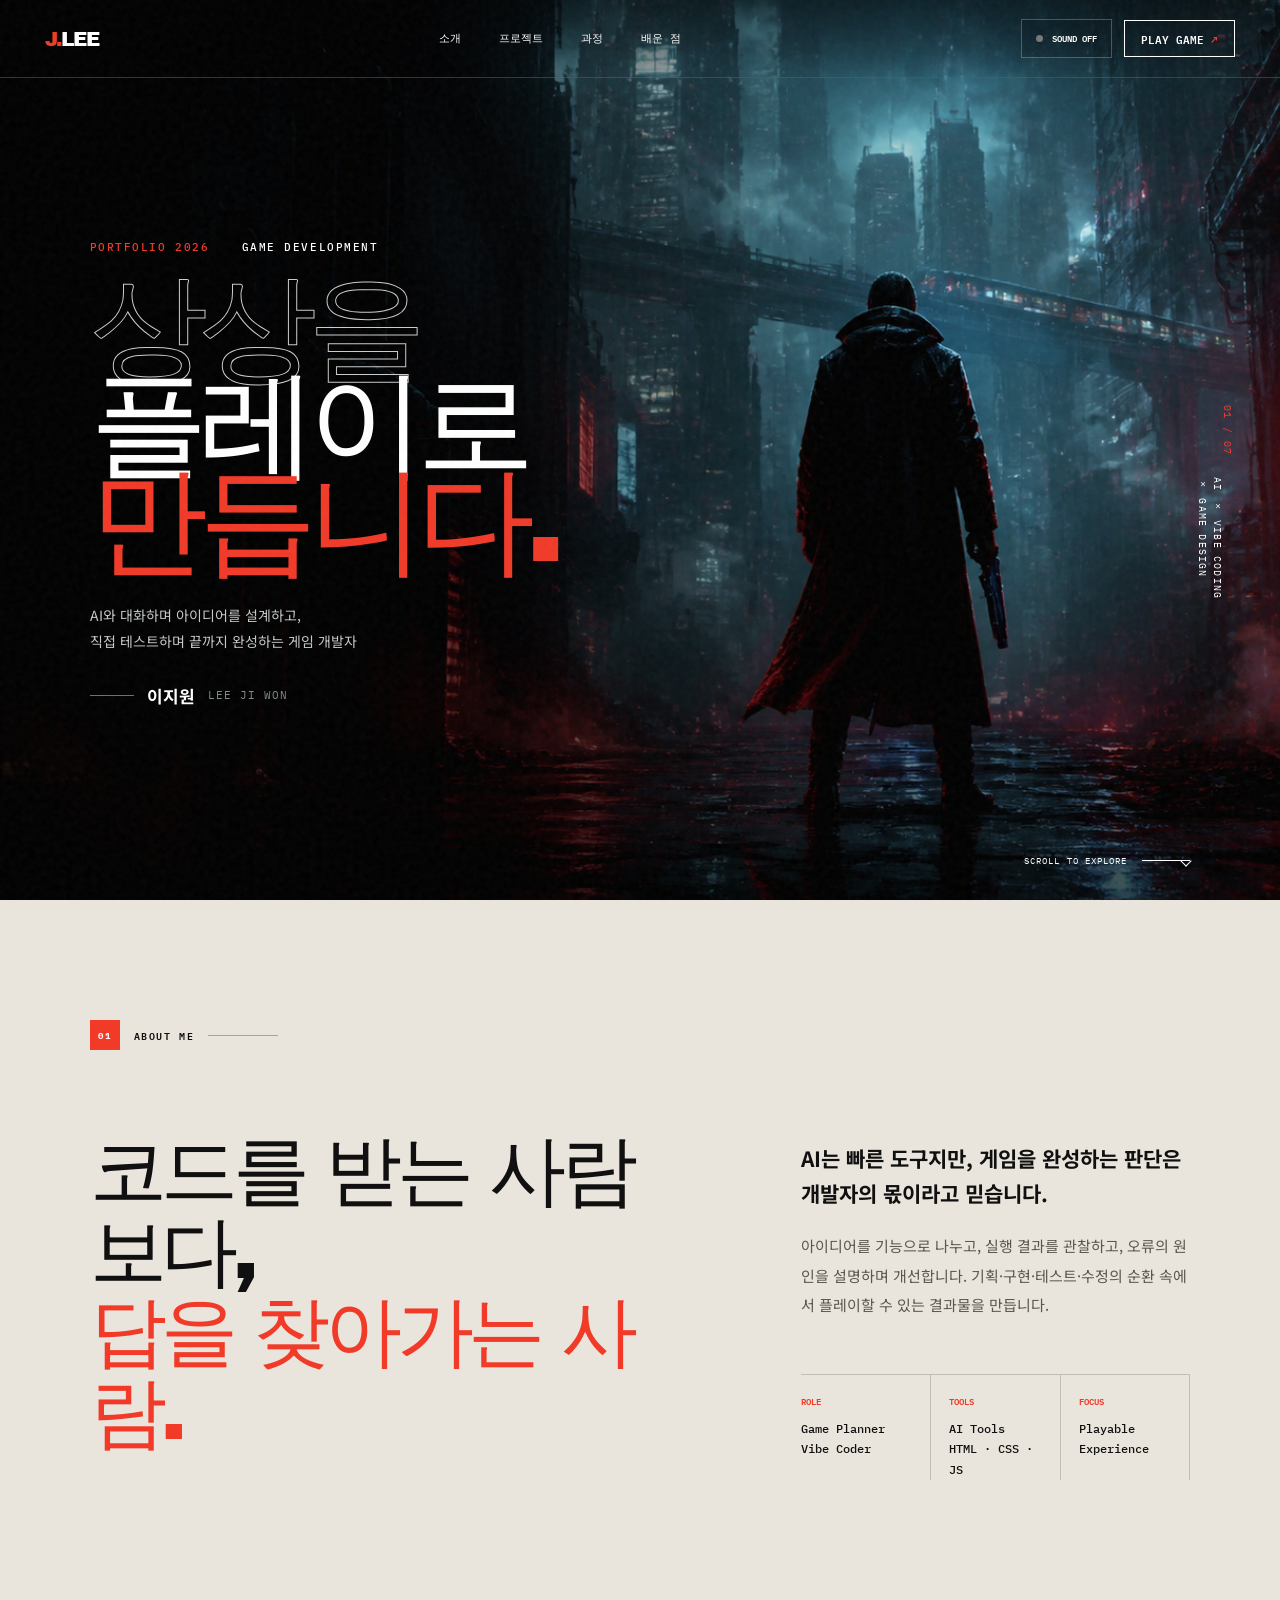
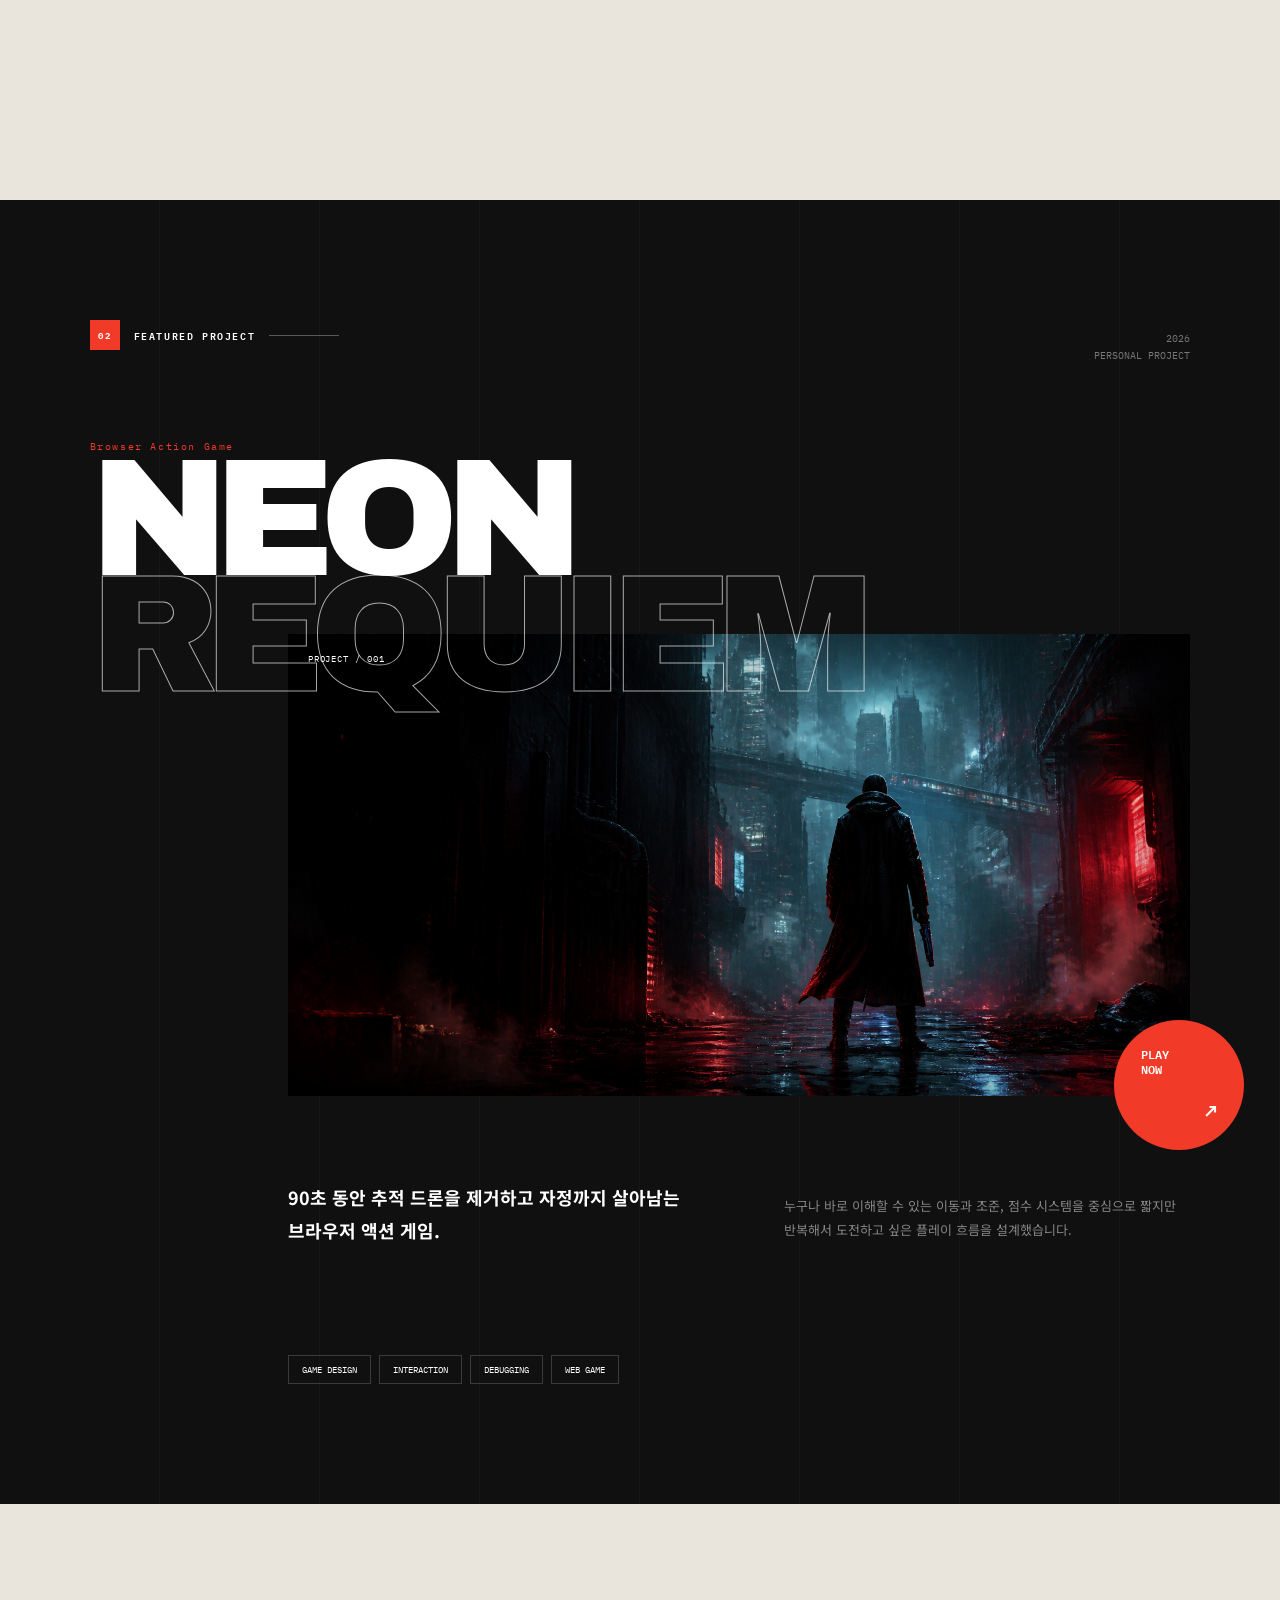
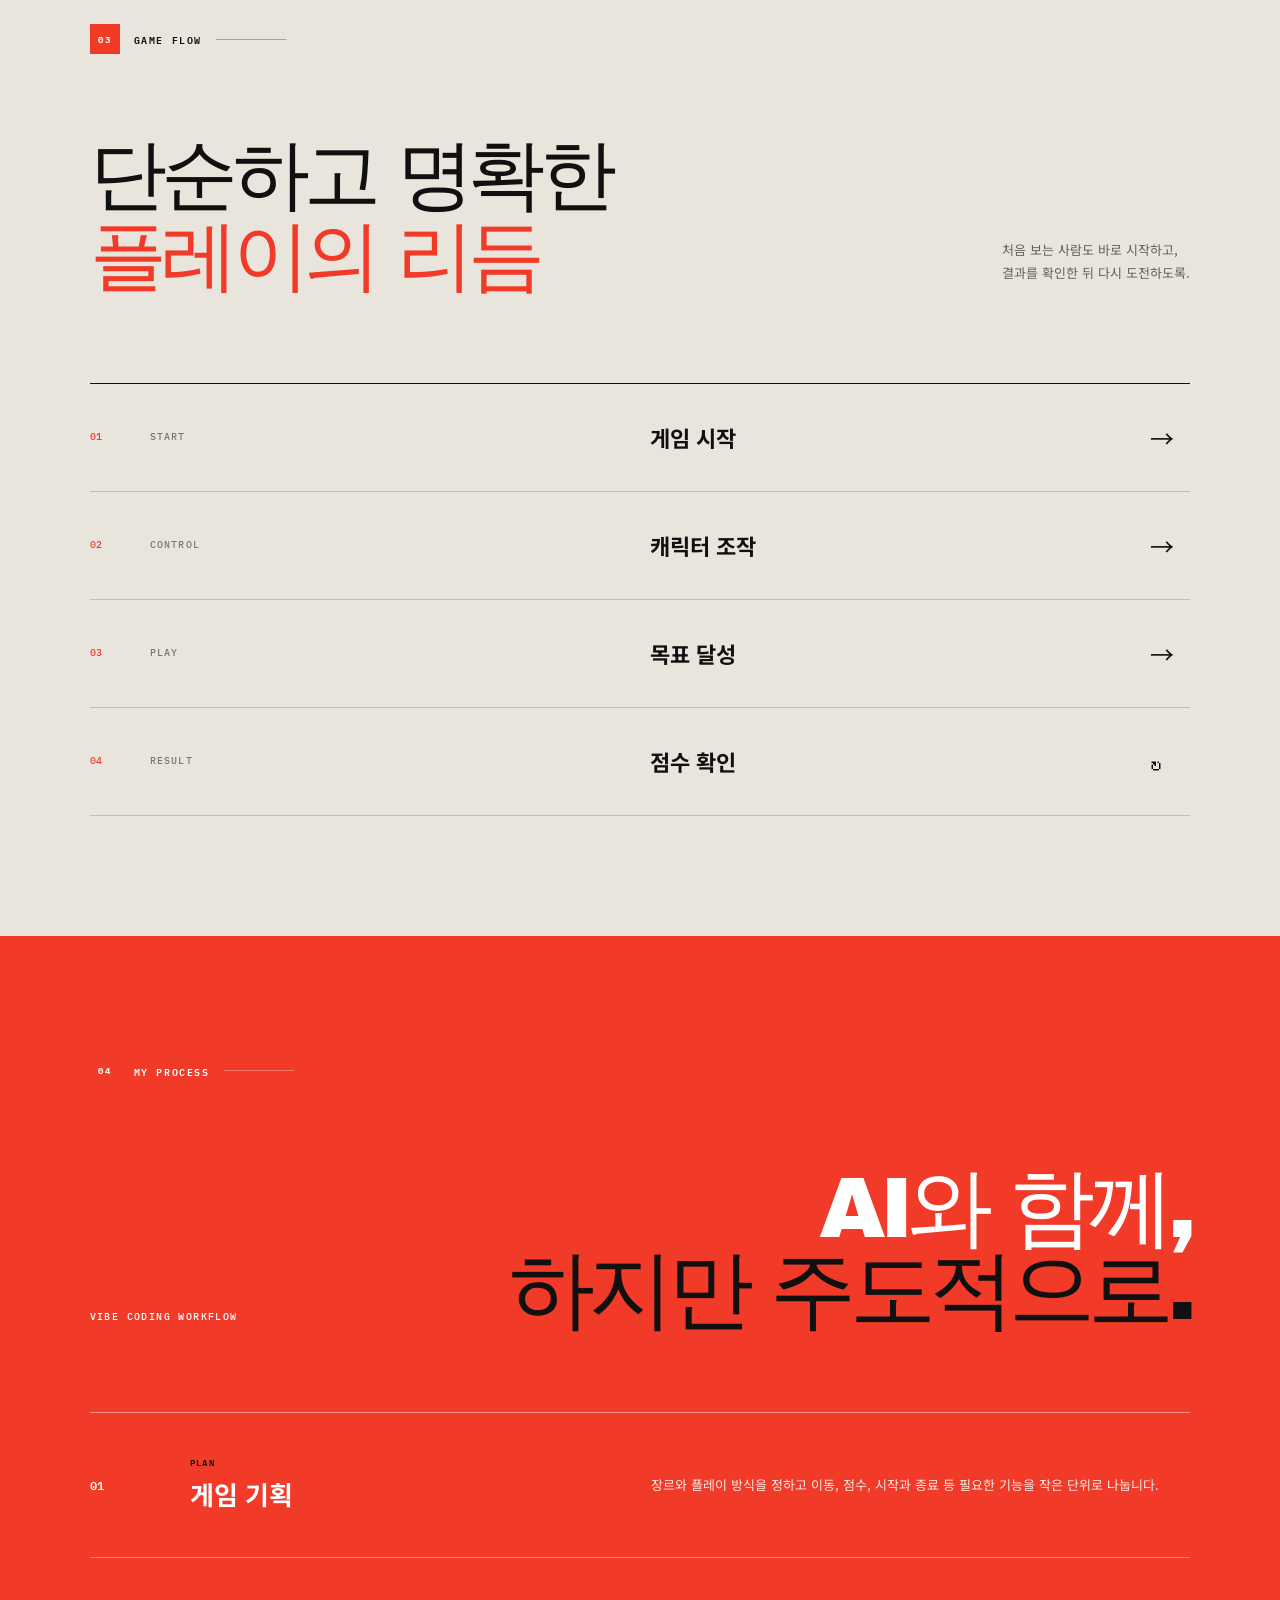
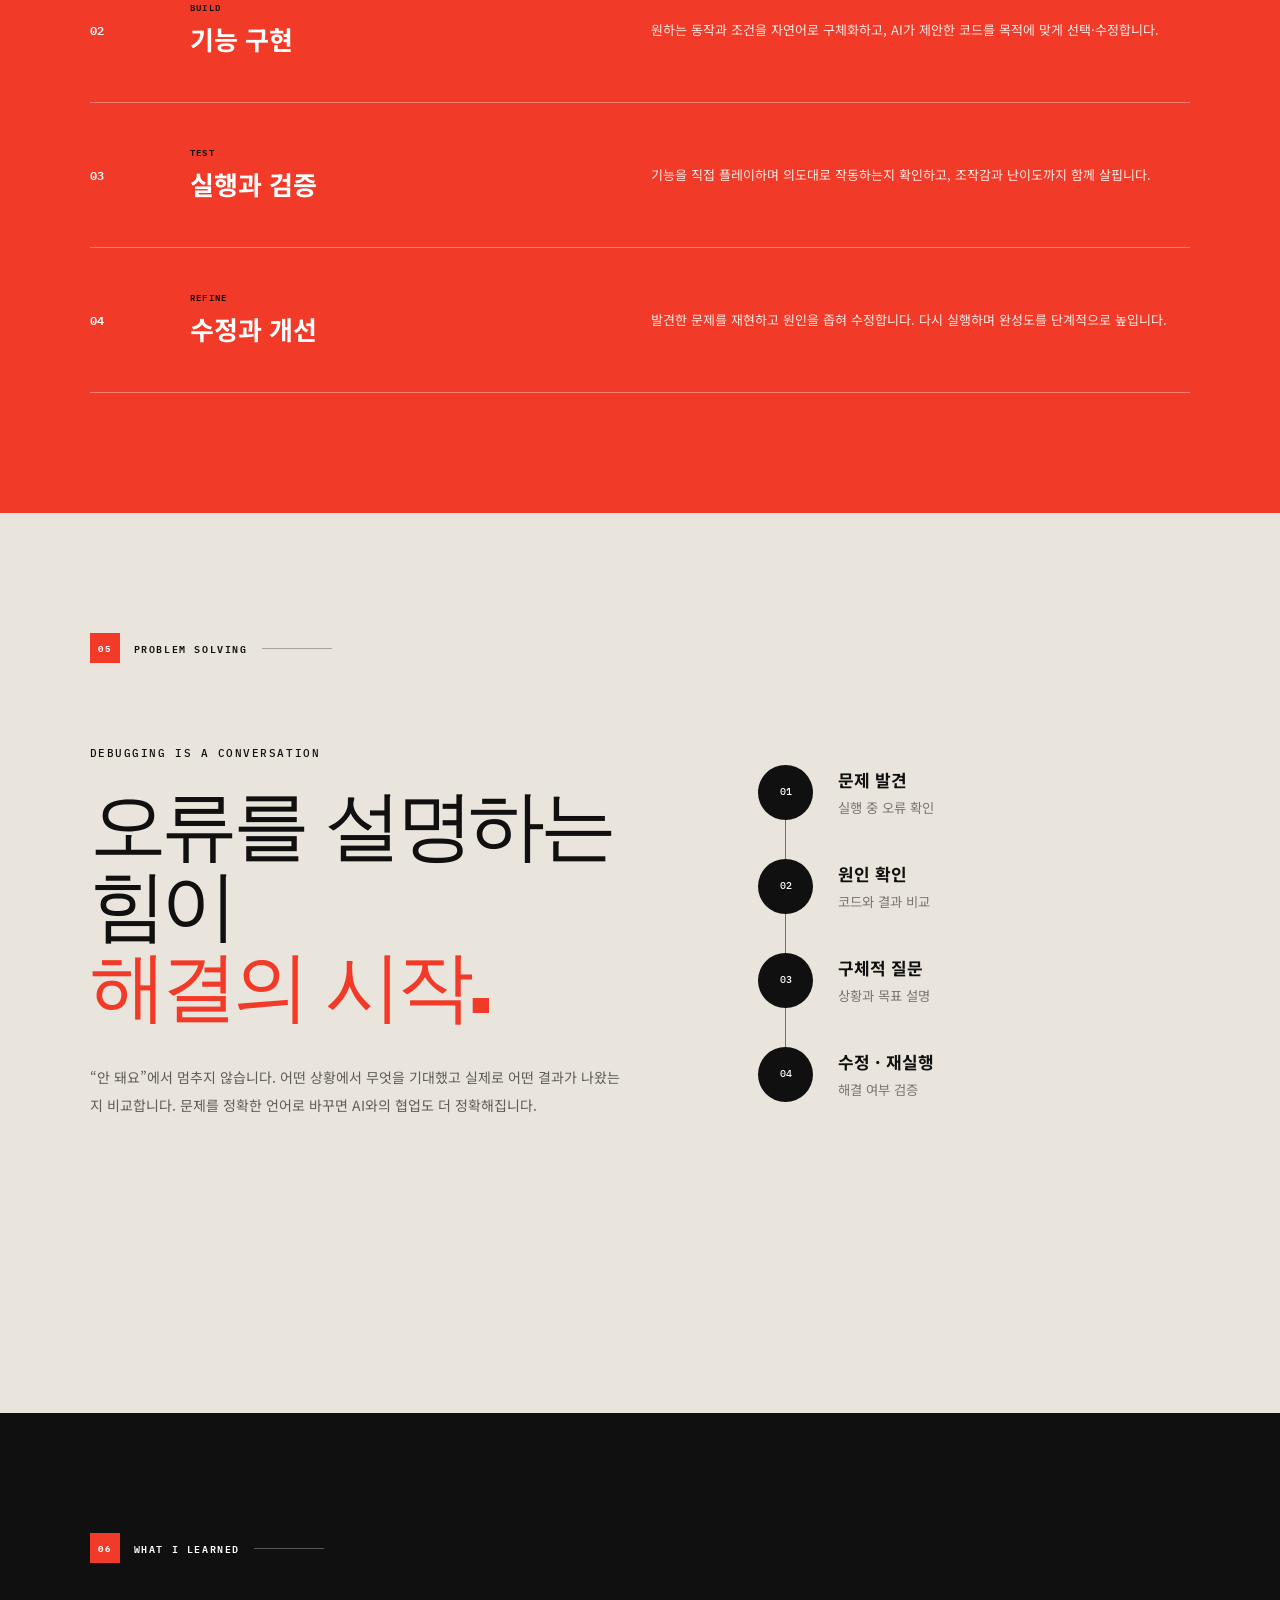
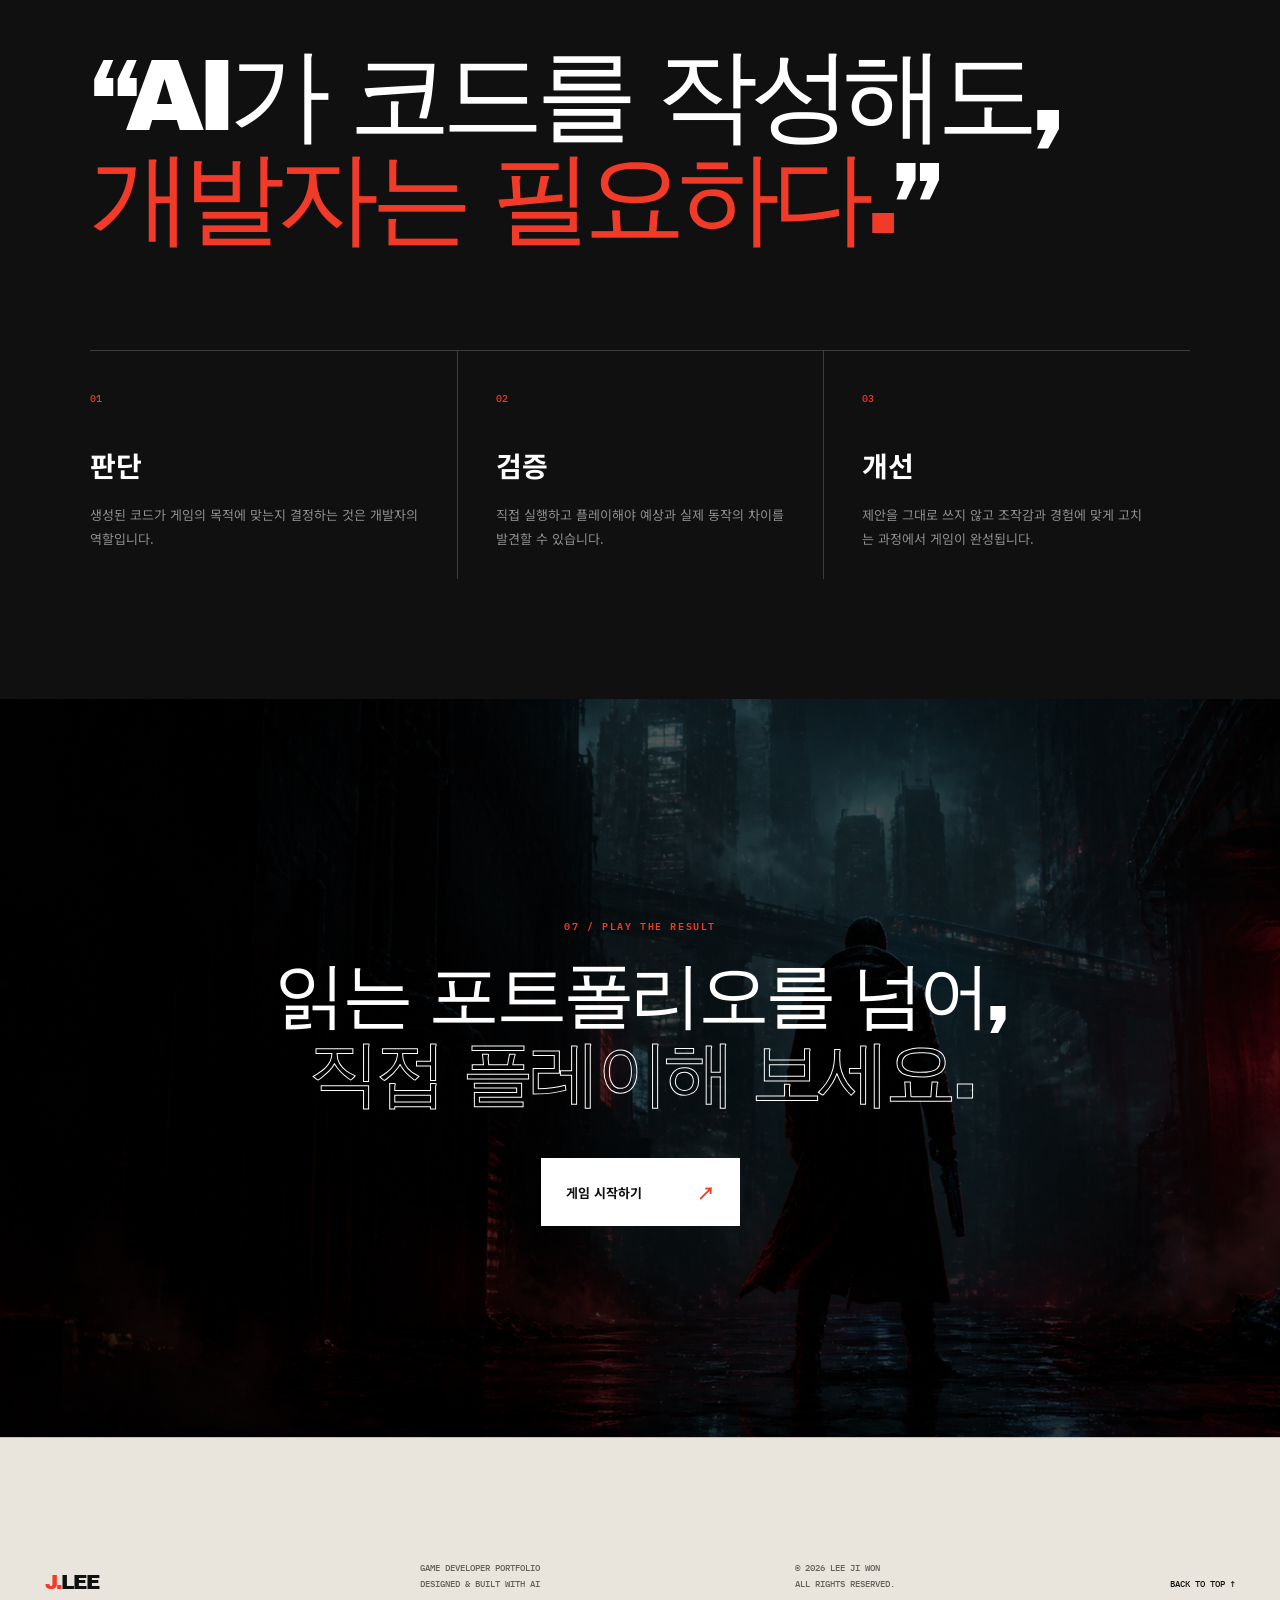
==== deploy/index.html @ 8b87d4a4 "Portfolio: add game project and GitHub Pages deployment" ====
<!doctype html>
<html lang="ko">
<head>
  <meta charset="UTF-8"><meta name="viewport" content="width=device-width, initial-scale=1.0">
  <meta name="theme-color" content="#101010"><meta name="description" content="AI와 함께 게임을 기획하고 완성한 게임 개발자 이지원의 포트폴리오">
  <title>이지원 — Game Developer Portfolio</title><link rel="stylesheet" href="assets/css/portfolio.css">
</head>
<body>
  <div class="noise" aria-hidden="true"></div>
  <header class="header">
    <a class="logo" href="#top" aria-label="이지원 포트폴리오 홈"><span>J.</span>LEE</a>
    <nav aria-label="주요 메뉴"><a href="#about">소개</a><a href="#project">프로젝트</a><a href="#process">과정</a><a href="#learned">배운 점</a></nav>
    <div class="header-actions"><button class="sound-toggle" id="soundToggle" type="button" aria-pressed="false"><i></i><span>SOUND OFF</span></button><a class="play-link" href="pages/game.html">PLAY GAME <span>↗</span></a></div>
  </header>
  <main>
    <section class="hero" id="top">
      <div class="hero-art" aria-hidden="true"></div><div class="hero-shade" aria-hidden="true"></div>
      <div class="hero-copy">
        <p class="overline"><span>PORTFOLIO 2026</span> GAME DEVELOPMENT</p>
        <h1><span>상상을</span><br>플레이로<br><em>만듭니다.</em></h1>
        <p class="hero-intro">AI와 대화하며 아이디어를 설계하고,<br>직접 테스트하며 끝까지 완성하는 게임 개발자</p>
        <div class="hero-name"><i></i><strong>이지원</strong><span>LEE JI WON</span></div>
      </div>
      <div class="hero-side"><span>01 / 07</span><p>AI × VIBE CODING<br>× GAME DESIGN</p></div>
      <a class="scroll" href="#about"><span>SCROLL TO EXPLORE</span><i></i></a>
    </section>

    <section class="intro section" id="about">
      <div class="section-label reveal"><b>01</b><span>ABOUT ME</span></div>
      <div class="intro-grid">
        <h2 class="reveal">코드를 받는 사람보다,<br><em>답을 찾아가는 사람.</em></h2>
        <div class="intro-body reveal">
          <p class="lead">AI는 빠른 도구지만, 게임을 완성하는 판단은 개발자의 몫이라고 믿습니다.</p>
          <p>아이디어를 기능으로 나누고, 실행 결과를 관찰하고, 오류의 원인을 설명하며 개선합니다. 기획·구현·테스트·수정의 순환 속에서 플레이할 수 있는 결과물을 만듭니다.</p>
          <dl><div><dt>ROLE</dt><dd>Game Planner<br>Vibe Coder</dd></div><div><dt>TOOLS</dt><dd>AI Tools<br>HTML · CSS · JS</dd></div><div><dt>FOCUS</dt><dd>Playable<br>Experience</dd></div></dl>
        </div>
      </div>
    </section>

    <section class="project section" id="project">
      <div class="project-head"><div class="section-label light reveal"><b>02</b><span>FEATURED PROJECT</span></div><p class="project-year reveal">2026<br>PERSONAL PROJECT</p></div>
      <div class="project-title reveal"><p>Browser Action Game</p><h2>NEON<br><span>REQUIEM</span></h2></div>
      <div class="project-visual reveal"><img src="assets/images/neon-requiem-hero.png" alt="비 내리는 네온 도시를 바라보는 게임 주인공"><div class="visual-index">PROJECT / 001</div><a class="round-play" href="pages/game.html" aria-label="NEON REQUIEM 게임 플레이"><span>PLAY<br>NOW</span><i>↗</i></a></div>
      <div class="project-summary reveal">
        <p class="lead">90초 동안 추적 드론을 제거하고 자정까지 살아남는 브라우저 액션 게임.</p>
        <p>누구나 바로 이해할 수 있는 이동과 조준, 점수 시스템을 중심으로 짧지만 반복해서 도전하고 싶은 플레이 흐름을 설계했습니다.</p>
        <div class="tags"><span>GAME DESIGN</span><span>INTERACTION</span><span>DEBUGGING</span><span>WEB GAME</span></div>
      </div>
    </section>

    <section class="flow section" aria-labelledby="flow-title">
      <div class="section-label reveal"><b>03</b><span>GAME FLOW</span></div>
      <div class="flow-heading reveal"><h2 id="flow-title">단순하고 명확한<br><em>플레이의 리듬</em></h2><p>처음 보는 사람도 바로 시작하고,<br>결과를 확인한 뒤 다시 도전하도록.</p></div>
      <ol class="flow-list"><li class="reveal"><b>01</b><span>START</span><strong>게임 시작</strong><i>→</i></li><li class="reveal"><b>02</b><span>CONTROL</span><strong>캐릭터 조작</strong><i>→</i></li><li class="reveal"><b>03</b><span>PLAY</span><strong>목표 달성</strong><i>→</i></li><li class="reveal"><b>04</b><span>RESULT</span><strong>점수 확인</strong><i>↻</i></li></ol>
    </section>

    <section class="process section" id="process">
      <div class="section-label light reveal"><b>04</b><span>MY PROCESS</span></div>
      <div class="process-heading reveal"><p>VIBE CODING WORKFLOW</p><h2>AI와 함께,<br><span>하지만 주도적으로.</span></h2></div>
      <div class="process-list">
        <article class="reveal"><b>01</b><div><p>PLAN</p><h3>게임 기획</h3></div><p>장르와 플레이 방식을 정하고 이동, 점수, 시작과 종료 등 필요한 기능을 작은 단위로 나눕니다.</p></article>
        <article class="reveal"><b>02</b><div><p>BUILD</p><h3>기능 구현</h3></div><p>원하는 동작과 조건을 자연어로 구체화하고, AI가 제안한 코드를 목적에 맞게 선택·수정합니다.</p></article>
        <article class="reveal"><b>03</b><div><p>TEST</p><h3>실행과 검증</h3></div><p>기능을 직접 플레이하며 의도대로 작동하는지 확인하고, 조작감과 난이도까지 함께 살핍니다.</p></article>
        <article class="reveal"><b>04</b><div><p>REFINE</p><h3>수정과 개선</h3></div><p>발견한 문제를 재현하고 원인을 좁혀 수정합니다. 다시 실행하며 완성도를 단계적으로 높입니다.</p></article>
      </div>
    </section>

    <section class="debug section">
      <div class="section-label reveal"><b>05</b><span>PROBLEM SOLVING</span></div>
      <div class="debug-grid"><div class="debug-copy reveal"><p class="eyebrow">DEBUGGING IS A CONVERSATION</p><h2>오류를 설명하는 힘이<br><em>해결의 시작.</em></h2><p>“안 돼요”에서 멈추지 않습니다. 어떤 상황에서 무엇을 기대했고 실제로 어떤 결과가 나왔는지 비교합니다. 문제를 정확한 언어로 바꾸면 AI와의 협업도 더 정확해집니다.</p></div>
      <ol class="debug-loop reveal"><li><b>01</b><span>문제 발견</span><small>실행 중 오류 확인</small></li><li><b>02</b><span>원인 확인</span><small>코드와 결과 비교</small></li><li><b>03</b><span>구체적 질문</span><small>상황과 목표 설명</small></li><li><b>04</b><span>수정 · 재실행</span><small>해결 여부 검증</small></li></ol></div>
    </section>

    <section class="learned section" id="learned">
      <div class="section-label light reveal"><b>06</b><span>WHAT I LEARNED</span></div>
      <blockquote class="reveal">“AI가 코드를 작성해도,<br><em>개발자는 필요하다.</em>”</blockquote>
      <div class="lessons"><article class="reveal"><b>01</b><h3>판단</h3><p>생성된 코드가 게임의 목적에 맞는지 결정하는 것은 개발자의 역할입니다.</p></article><article class="reveal"><b>02</b><h3>검증</h3><p>직접 실행하고 플레이해야 예상과 실제 동작의 차이를 발견할 수 있습니다.</p></article><article class="reveal"><b>03</b><h3>개선</h3><p>제안을 그대로 쓰지 않고 조작감과 경험에 맞게 고치는 과정에서 게임이 완성됩니다.</p></article></div>
    </section>

    <section class="cta"><div class="cta-art" aria-hidden="true"></div><div class="cta-inner reveal"><p>07 / PLAY THE RESULT</p><h2>읽는 포트폴리오를 넘어,<br><span>직접 플레이해 보세요.</span></h2><a href="pages/game.html">게임 시작하기 <i>↗</i></a></div></section>
  </main>
  <footer><a class="logo" href="#top"><span>J.</span>LEE</a><p>GAME DEVELOPER PORTFOLIO<br>DESIGNED &amp; BUILT WITH AI</p><p>© 2026 LEE JI WON<br>ALL RIGHTS RESERVED.</p><a class="to-top" href="#top">BACK TO TOP ↑</a></footer>
  <script src="assets/js/portfolio.js"></script>
</body>
</html>
---- deploy/assets/css/portfolio.css ----
@import url('https://fonts.googleapis.com/css2?family=Archivo+Black&family=IBM+Plex+Mono:wght@400;500;600&family=Noto+Sans+KR:wght@300;400;500;700;900&display=swap');
:root{--ink:#101010;--paper:#e9e5dc;--red:#f13a28;--line:rgba(16,16,16,.18)}*{box-sizing:border-box}html{scroll-behavior:smooth}body{margin:0;color:var(--ink);background:var(--paper);font-family:"Noto Sans KR",sans-serif;overflow-x:hidden}a{color:inherit;text-decoration:none}img{display:block;max-width:100%}::selection{color:#fff;background:var(--red)}
.noise{position:fixed;inset:0;z-index:100;pointer-events:none;opacity:.045;background-image:url("data:image/svg+xml,%3Csvg viewBox='0 0 160 160' xmlns='http://www.w3.org/2000/svg'%3E%3Cfilter id='n'%3E%3CfeTurbulence type='fractalNoise' baseFrequency='.9' numOctaves='4'/%3E%3C/filter%3E%3Crect width='100%25' height='100%25' filter='url(%23n)'/%3E%3C/svg%3E")}
.header{position:fixed;z-index:50;top:0;left:0;right:0;height:78px;padding:0 3.5vw;display:flex;align-items:center;justify-content:space-between;color:#fff;border-bottom:1px solid #ffffff33;background:linear-gradient(#00000073,transparent);transition:.3s}.header.scrolled{height:66px;color:var(--ink);background:#e9e5dceb;border-color:var(--line);backdrop-filter:blur(14px)}.logo{font:20px/1 "Archivo Black",sans-serif;letter-spacing:-.06em}.logo span{color:var(--red)}nav{display:flex;gap:38px;font:500 11px/1 "IBM Plex Mono",monospace}nav a{position:relative}nav a:after{content:"";position:absolute;left:0;bottom:-7px;width:0;height:2px;background:var(--red);transition:.25s}nav a:hover:after{width:100%}.play-link{font:600 11px/1 "IBM Plex Mono",monospace;border:1px solid currentColor;padding:12px 16px}.play-link span{color:var(--red)}
.hero{position:relative;height:100svh;min-height:720px;color:#fff;overflow:hidden;display:flex;align-items:center}.hero-art{position:absolute;inset:-3%;background:url("../images/neon-requiem-hero.png") 54% center/cover no-repeat;transform:translate3d(var(--parallax-x,0),var(--parallax-y,0),0) scale(1.04)}.hero-shade{position:absolute;inset:0;background:linear-gradient(90deg,#000000d6 0%,#00000075 44%,#0000000a 75%),linear-gradient(0deg,#000000ad,transparent 45%)}.hero-copy{position:relative;z-index:2;width:100%;padding:90px 7vw 40px}.overline,.eyebrow{margin:0 0 28px;font:500 11px/1 "IBM Plex Mono",monospace;letter-spacing:.14em}.overline span{color:var(--red);margin-right:24px}h1,h2,h3,p{overflow-wrap:break-word}.hero h1{margin:0;font:clamp(72px,9.2vw,150px)/.82 "Archivo Black",sans-serif;letter-spacing:-.075em;text-transform:uppercase}.hero h1 span{color:transparent;-webkit-text-stroke:1px #ffffffcc}.hero h1 em{color:var(--red);font-style:normal}.hero-intro{margin:33px 0 28px;color:#c6c9c8;font-size:14px;line-height:1.85}.hero-name{display:flex;align-items:center;gap:13px}.hero-name i{width:44px;height:1px;background:var(--red)}.hero-name strong{font-size:17px}.hero-name span{color:#848b8d;font:11px/1 "IBM Plex Mono",monospace;letter-spacing:.1em}.hero-side{position:absolute;z-index:2;right:3.5vw;top:45%;display:flex;gap:22px;align-items:flex-start;writing-mode:vertical-rl;font:10px/1.5 "IBM Plex Mono",monospace;letter-spacing:.12em}.hero-side span{color:var(--red)}.scroll{position:absolute;z-index:2;right:7vw;bottom:35px;display:flex;gap:15px;align-items:center;font:9px/1 "IBM Plex Mono",monospace;letter-spacing:.12em}.scroll i{width:48px;height:1px;background:#fff;position:relative}.scroll i:after{content:"";position:absolute;right:0;top:-3px;width:7px;height:7px;border-right:1px solid #fff;border-bottom:1px solid #fff;transform:rotate(45deg)}
.section{padding:120px 7vw}.section-label{display:flex;align-items:center;gap:14px;margin-bottom:82px;font:600 10px/1 "IBM Plex Mono",monospace;letter-spacing:.16em}.section-label b{display:grid;place-items:center;width:30px;height:30px;color:#fff;background:var(--red);font-size:9px}.section-label:after{content:"";width:70px;height:1px;background:currentColor;opacity:.3}.section-label.light{color:#fff}.intro{min-height:100vh}.intro-grid{display:grid;grid-template-columns:1.2fr .8fr;gap:10vw;align-items:start}.intro h2,.flow h2,.debug h2{margin:0;font:clamp(48px,6vw,94px)/1.05 "Archivo Black",sans-serif;letter-spacing:-.07em}.intro h2 em,.flow h2 em,.debug h2 em{color:var(--red);font-style:normal}.intro-body{padding-top:9px}.intro-body>p{color:#5a5751;font-size:15px;line-height:1.95}.intro-body .lead{margin-top:0;color:var(--ink);font-size:21px;font-weight:700;line-height:1.65}.intro dl{display:grid;grid-template-columns:repeat(3,1fr);margin:55px 0 0;border-top:1px solid var(--line)}.intro dl div{padding:22px 14px 0 0;border-right:1px solid var(--line)}.intro dl div+div{padding-left:18px}.intro dt{color:var(--red);font:600 9px/1 "IBM Plex Mono",monospace}.intro dd{margin:13px 0 0;font:500 12px/1.7 "IBM Plex Mono",monospace}
.project{position:relative;color:#fff;background:var(--ink);overflow:hidden}.project:before{content:"";position:absolute;inset:0;opacity:.05;background:repeating-linear-gradient(90deg,transparent 0,transparent calc(12.5% - 1px),#fff 12.5%)}.project-head{position:relative;display:flex;justify-content:space-between}.project-year{text-align:right;color:#777;font:10px/1.7 "IBM Plex Mono",monospace}.project-title{position:relative;z-index:2;margin-bottom:-4.8vw}.project-title p{color:var(--red);font:10px/1 "IBM Plex Mono",monospace;letter-spacing:.16em}.project-title h2{margin:10px 0 0;font:clamp(80px,13vw,205px)/.7 "Archivo Black",sans-serif;letter-spacing:-.085em}.project-title h2 span{color:transparent;-webkit-text-stroke:1px #ffffffa6}.project-visual{position:relative;width:82%;margin-left:auto}.project-visual:after{content:"";position:absolute;inset:0;box-shadow:inset 0 0 120px #0000008c}.project-visual img{width:100%;aspect-ratio:16/8.2;object-fit:cover}.visual-index{position:absolute;z-index:2;top:20px;left:20px;font:9px/1 "IBM Plex Mono",monospace;letter-spacing:.1em}.round-play{position:absolute;z-index:3;right:-54px;bottom:-54px;width:130px;height:130px;padding:27px;display:flex;flex-direction:column;justify-content:space-between;border-radius:50%;color:#fff;background:var(--red);font:600 12px/1.25 "IBM Plex Mono",monospace;transition:.3s}.round-play i{align-self:flex-end;font-style:normal;font-size:20px}.round-play:hover{transform:rotate(8deg) scale(1.05)}.project-summary{position:relative;display:grid;grid-template-columns:.8fr .8fr;gap:7vw;width:82%;margin:85px 0 0 auto}.project-summary p{color:#858585;font-size:13px;line-height:1.85}.project-summary .lead{margin-top:0;color:#fff;font-size:18px;font-weight:700}.tags{grid-column:1/-1;display:flex;flex-wrap:wrap;gap:8px}.tags span{padding:9px 13px;border:1px solid #3b3b3b;font:9px/1 "IBM Plex Mono",monospace}
.flow{min-height:95vh}.flow-heading{display:flex;align-items:end;justify-content:space-between;gap:40px}.flow-heading p{color:#66615b;font-size:13px;line-height:1.8}.flow-list{margin:85px 0 0;padding:0;list-style:none;border-top:1px solid var(--ink)}.flow-list li{display:grid;grid-template-columns:60px 1fr 1fr 40px;align-items:center;min-height:108px;border-bottom:1px solid var(--line)}.flow-list b,.flow-list span{font:500 10px/1 "IBM Plex Mono",monospace}.flow-list b{color:var(--red)}.flow-list span{color:#777;letter-spacing:.12em}.flow-list strong{font-size:22px}.flow-list i{font-style:normal;font-size:24px}
.process{color:#fff;background:var(--red)}.process-heading{display:flex;justify-content:space-between;align-items:end;margin-bottom:80px}.process-heading>p{font:500 10px/1 "IBM Plex Mono",monospace;letter-spacing:.14em}.process h2{margin:0;max-width:850px;text-align:right;font:clamp(48px,6.7vw,105px)/.96 "Archivo Black",sans-serif;letter-spacing:-.075em}.process h2 span{color:var(--ink)}.process-list{border-top:1px solid #ffffff73}.process-list article{display:grid;grid-template-columns:70px .8fr 1fr;gap:30px;align-items:center;min-height:145px;border-bottom:1px solid #ffffff59}.process-list article>b{font:600 12px/1 "IBM Plex Mono",monospace}.process-list article>div p{margin:0 0 8px;color:var(--ink);font:600 9px/1 "IBM Plex Mono",monospace;letter-spacing:.15em}.process-list h3{margin:0;font-size:26px}.process-list article>p{max-width:540px;color:#ffe7e2;font-size:13px;line-height:1.85}
.debug{min-height:100vh}.debug-grid{display:grid;grid-template-columns:1fr .8fr;gap:10vw;align-items:center}.debug-copy>p:last-child{margin:34px 0 0;max-width:610px;color:#605d57;font-size:14px;line-height:2}.debug-loop{position:relative;margin:0;padding:0;list-style:none}.debug-loop:before{content:"";position:absolute;left:27px;top:27px;bottom:27px;width:1px;background:var(--red)}.debug-loop li{position:relative;display:grid;grid-template-columns:55px 1fr;grid-template-rows:1fr 1fr;min-height:94px;align-items:center}.debug-loop b{z-index:2;grid-row:1/3;display:grid;place-items:center;width:55px;height:55px;color:#fff;border-radius:50%;background:var(--ink);font:500 10px/1 "IBM Plex Mono",monospace}.debug-loop span{align-self:end;padding-left:25px;font-size:17px;font-weight:700}.debug-loop small{align-self:start;padding:6px 0 0 25px;color:#7a766f}
.learned{color:#fff;background:var(--ink)}.learned blockquote{margin:0 0 100px;font:clamp(54px,8vw,125px)/1 "Archivo Black",sans-serif;letter-spacing:-.08em}.learned blockquote em{color:var(--red);font-style:normal}.lessons{display:grid;grid-template-columns:repeat(3,1fr);border-top:1px solid #3b3b3b}.lessons article{padding:32px 38px 15px 0}.lessons article+article{padding-left:38px;border-left:1px solid #3b3b3b}.lessons b{color:var(--red);font:500 10px/1 "IBM Plex Mono",monospace}.lessons h3{margin:38px 0 18px;font-size:28px}.lessons p{color:#8e8e8e;font-size:13px;line-height:1.85}
.cta{position:relative;min-height:82vh;display:grid;place-items:center;overflow:hidden;color:#fff;text-align:center}.cta-art{position:absolute;inset:-5%;background:linear-gradient(#000000a3,#000c),url("../images/neon-requiem-hero.png") center 66%/cover;transform:scale(1.04)}.cta-inner{position:relative;z-index:2;padding:80px 25px}.cta-inner>p{color:var(--red);font:600 10px/1 "IBM Plex Mono",monospace;letter-spacing:.16em}.cta h2{margin:28px 0 45px;font:clamp(44px,5.6vw,84px)/1.08 "Archivo Black",sans-serif;letter-spacing:-.065em}.cta h2 span{color:transparent;-webkit-text-stroke:1px #fff}.cta-inner>a{display:inline-flex;align-items:center;gap:55px;padding:21px 25px;color:var(--ink);background:#fff;font-weight:700;font-size:13px}.cta-inner>a i{color:var(--red);font-style:normal;font-size:18px}footer{min-height:200px;padding:45px 3.5vw;display:grid;grid-template-columns:1fr 1fr 1fr auto;align-items:end;background:var(--paper);border-top:1px solid var(--line)}footer p,.to-top{margin:0;color:#65615b;font:500 9px/1.8 "IBM Plex Mono",monospace}.to-top{color:var(--ink)}.reveal{opacity:0;transform:translateY(35px);transition:opacity .8s,transform .8s cubic-bezier(.2,.75,.25,1)}.reveal.visible{opacity:1;transform:none}
@media(max-width:800px){.header{height:65px;padding:0 20px}.header nav{display:none}.play-link{padding:10px 12px}.hero{min-height:680px;align-items:end}.hero-art{inset:-2% -42%;background-position:60% center}.hero-shade{background:linear-gradient(0deg,#000000e8 7%,#00000080 67%,#00000040)}.hero-copy{padding:110px 24px 105px}.hero h1{font-size:clamp(63px,20vw,95px)}.hero-intro br{display:none}.hero-side{display:none}.scroll{right:24px;bottom:30px}.scroll span{display:none}.section{padding:90px 24px}.section-label{margin-bottom:55px}.intro-grid,.debug-grid{grid-template-columns:1fr;gap:55px}.intro h2,.flow h2,.debug h2{font-size:clamp(42px,12vw,66px)}.intro dl{grid-template-columns:1fr}.intro dl div,.intro dl div+div{padding:18px 0;border-right:0;border-bottom:1px solid var(--line);display:grid;grid-template-columns:80px 1fr}.intro dd{margin:0}.project-title{margin-bottom:-2vw}.project-title h2{font-size:clamp(70px,24vw,115px)}.project-visual{width:calc(100% + 48px);margin-left:-24px}.project-visual img{aspect-ratio:4/5;object-position:64% center}.round-play{width:106px;height:106px;right:20px;bottom:-50px;padding:22px}.project-summary{width:100%;margin-top:90px;grid-template-columns:1fr;gap:8px}.tags{margin-top:20px}.flow-heading{display:block}.flow-heading p{margin-top:28px}.flow-list{margin-top:50px}.flow-list li{grid-template-columns:42px .8fr 1.2fr 25px;min-height:90px}.flow-list strong{font-size:17px}.process-heading{display:block}.process-heading>p{margin-bottom:25px}.process h2{text-align:left;font-size:clamp(44px,13vw,68px)}.process-list article{grid-template-columns:40px 1fr;padding:25px 0}.process-list article>p{grid-column:2;margin:0}.process-list h3{font-size:22px}.debug-loop{margin-top:20px}.learned blockquote{font-size:clamp(48px,14vw,73px);margin-bottom:70px}.lessons{grid-template-columns:1fr}.lessons article,.lessons article+article{padding:28px 0;border-left:0;border-bottom:1px solid #333}.lessons h3{margin:20px 0 12px}.cta{min-height:75vh}.cta h2{font-size:clamp(40px,12vw,64px)}.cta h2 br{display:none}footer{padding:38px 24px;grid-template-columns:1fr 1fr;gap:35px 20px}.to-top{text-align:right}}
.header-actions{display:flex;align-items:center;gap:12px}.sound-toggle{height:39px;padding:0 14px;display:flex;align-items:center;gap:9px;color:inherit;border:1px solid #ffffff40;background:#00000024;font:600 9px/1 "IBM Plex Mono",monospace;cursor:pointer}.header.scrolled .sound-toggle{border-color:var(--line);background:transparent}.sound-toggle i{width:7px;height:7px;border-radius:50%;background:#777}.sound-toggle[aria-pressed="true"] i{background:var(--red);box-shadow:0 0 10px var(--red);animation:soundPulse 1.3s infinite}@keyframes soundPulse{50%{opacity:.35;transform:scale(.72)}}
@media(max-width:800px){.sound-toggle{width:38px;padding:0;justify-content:center}.sound-toggle span{display:none}}
@media(prefers-reduced-motion:reduce){html{scroll-behavior:auto}.reveal{opacity:1;transform:none;transition:none}.hero-art{transform:scale(1.04)}}
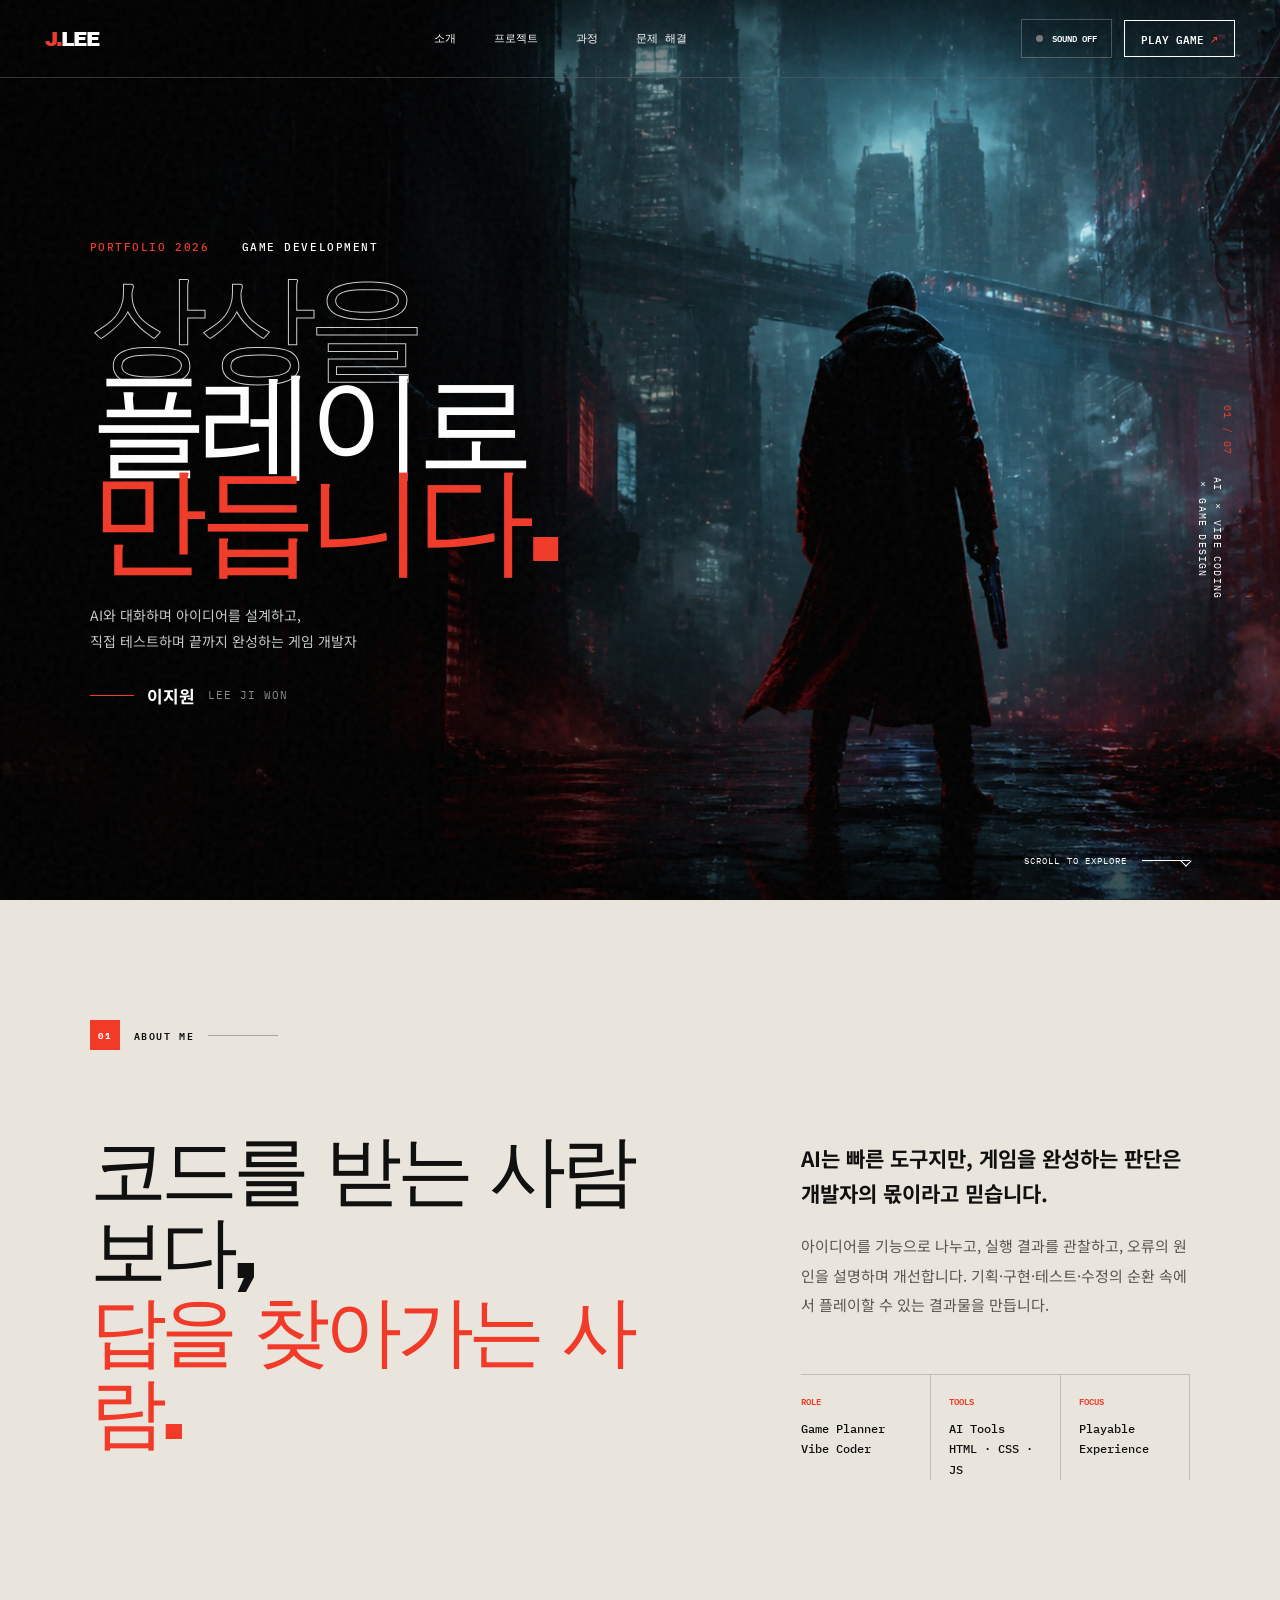
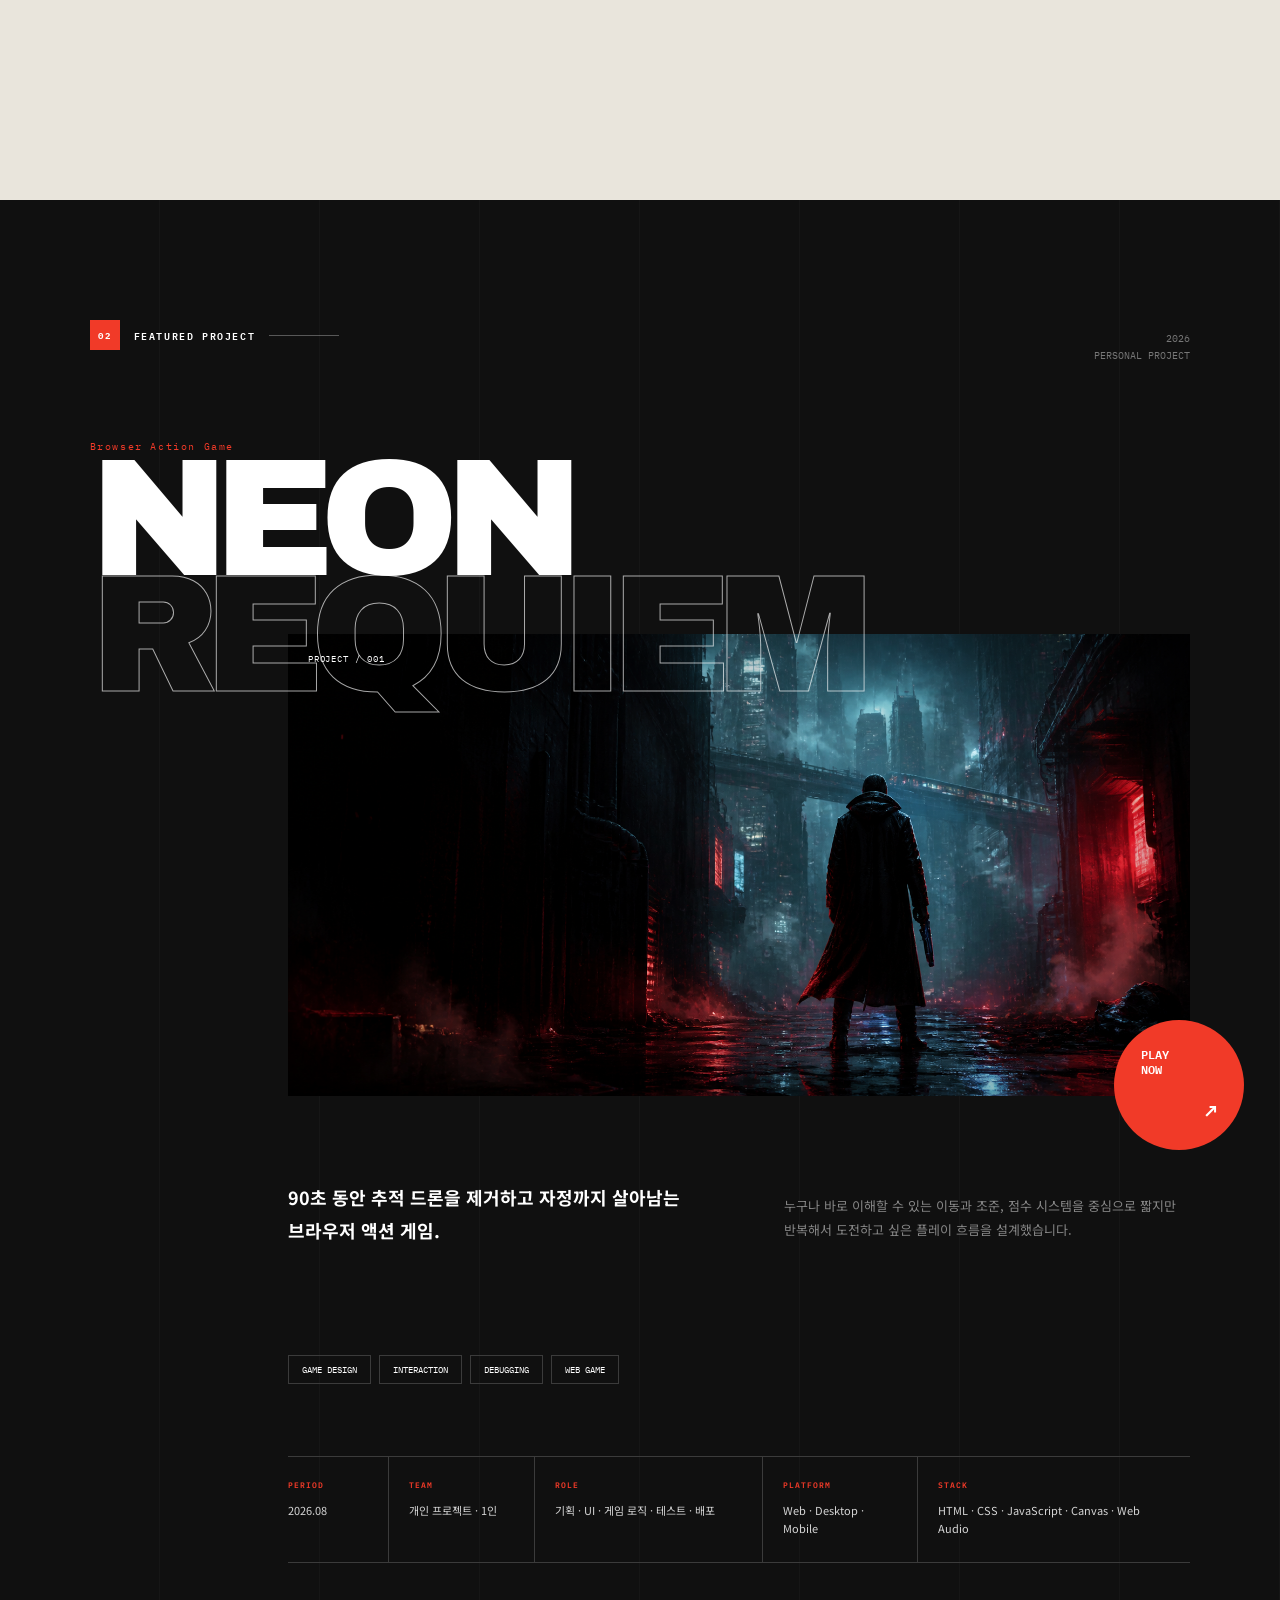
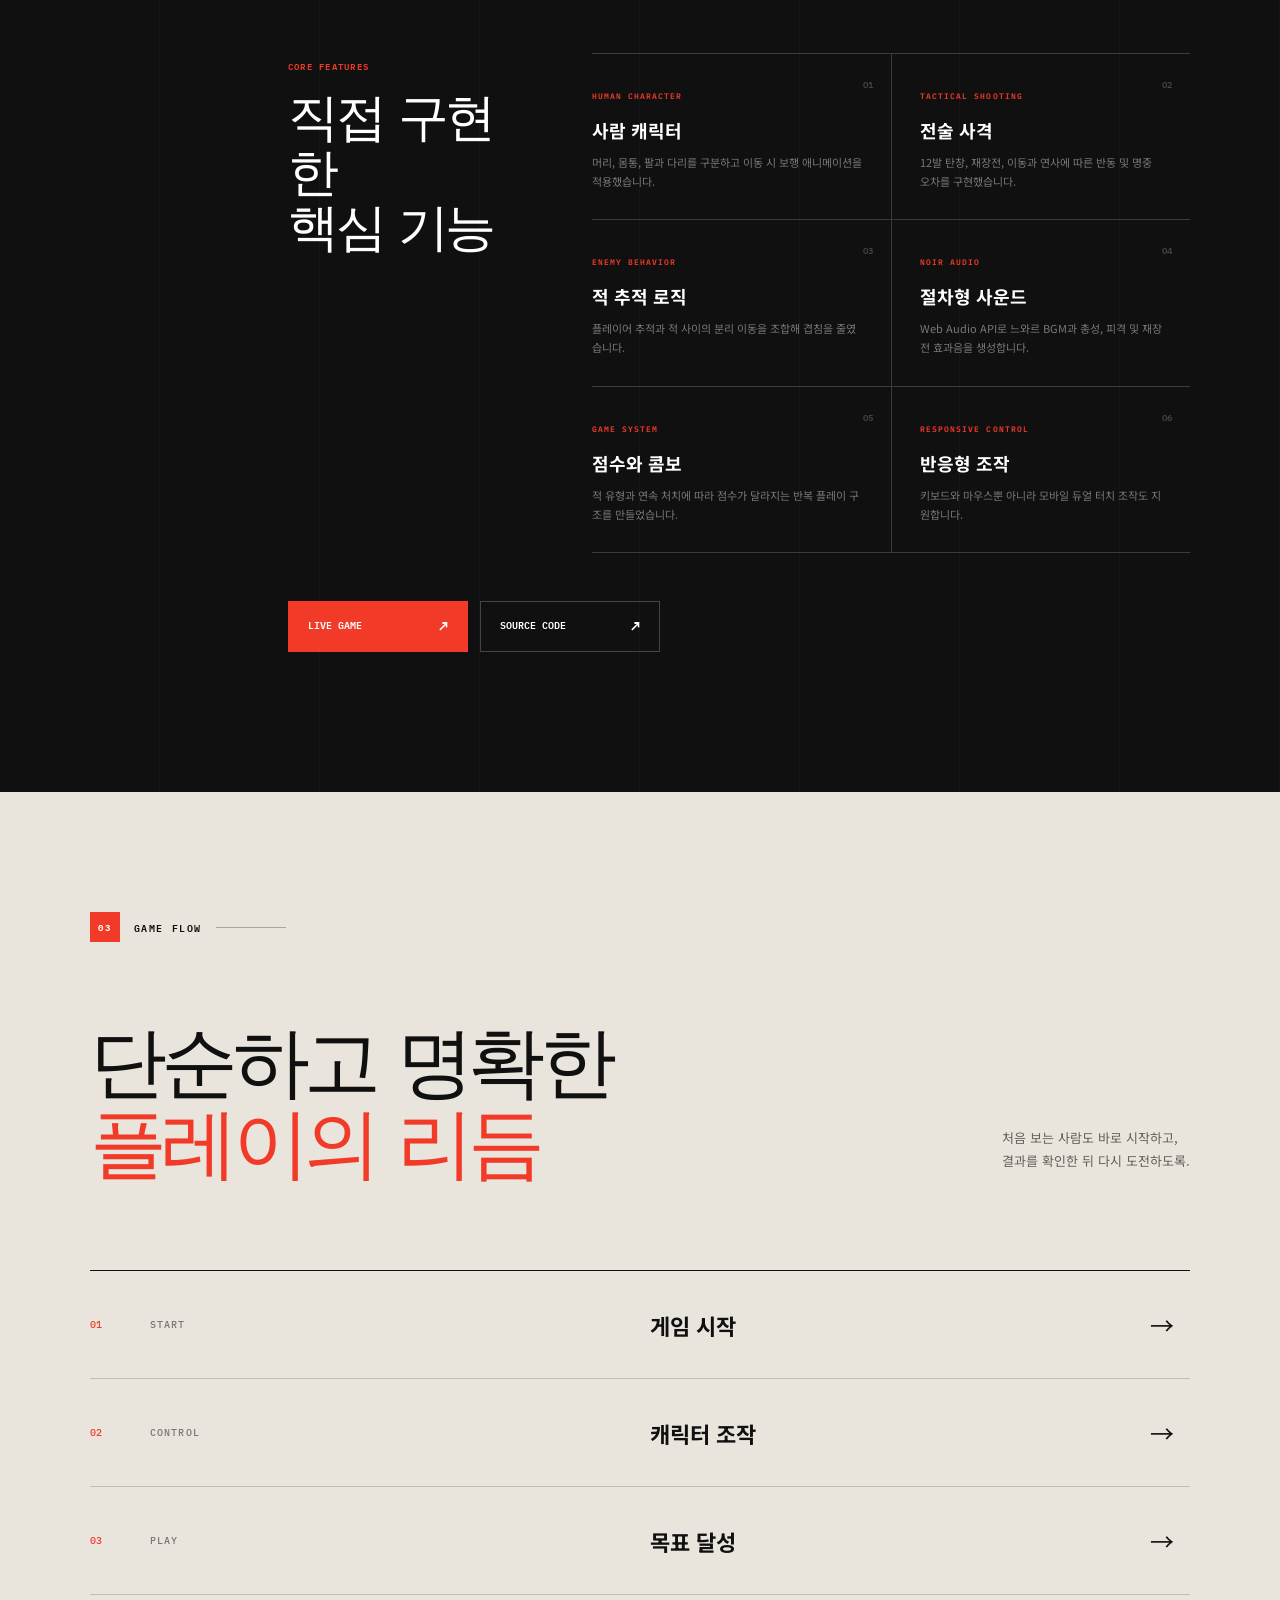
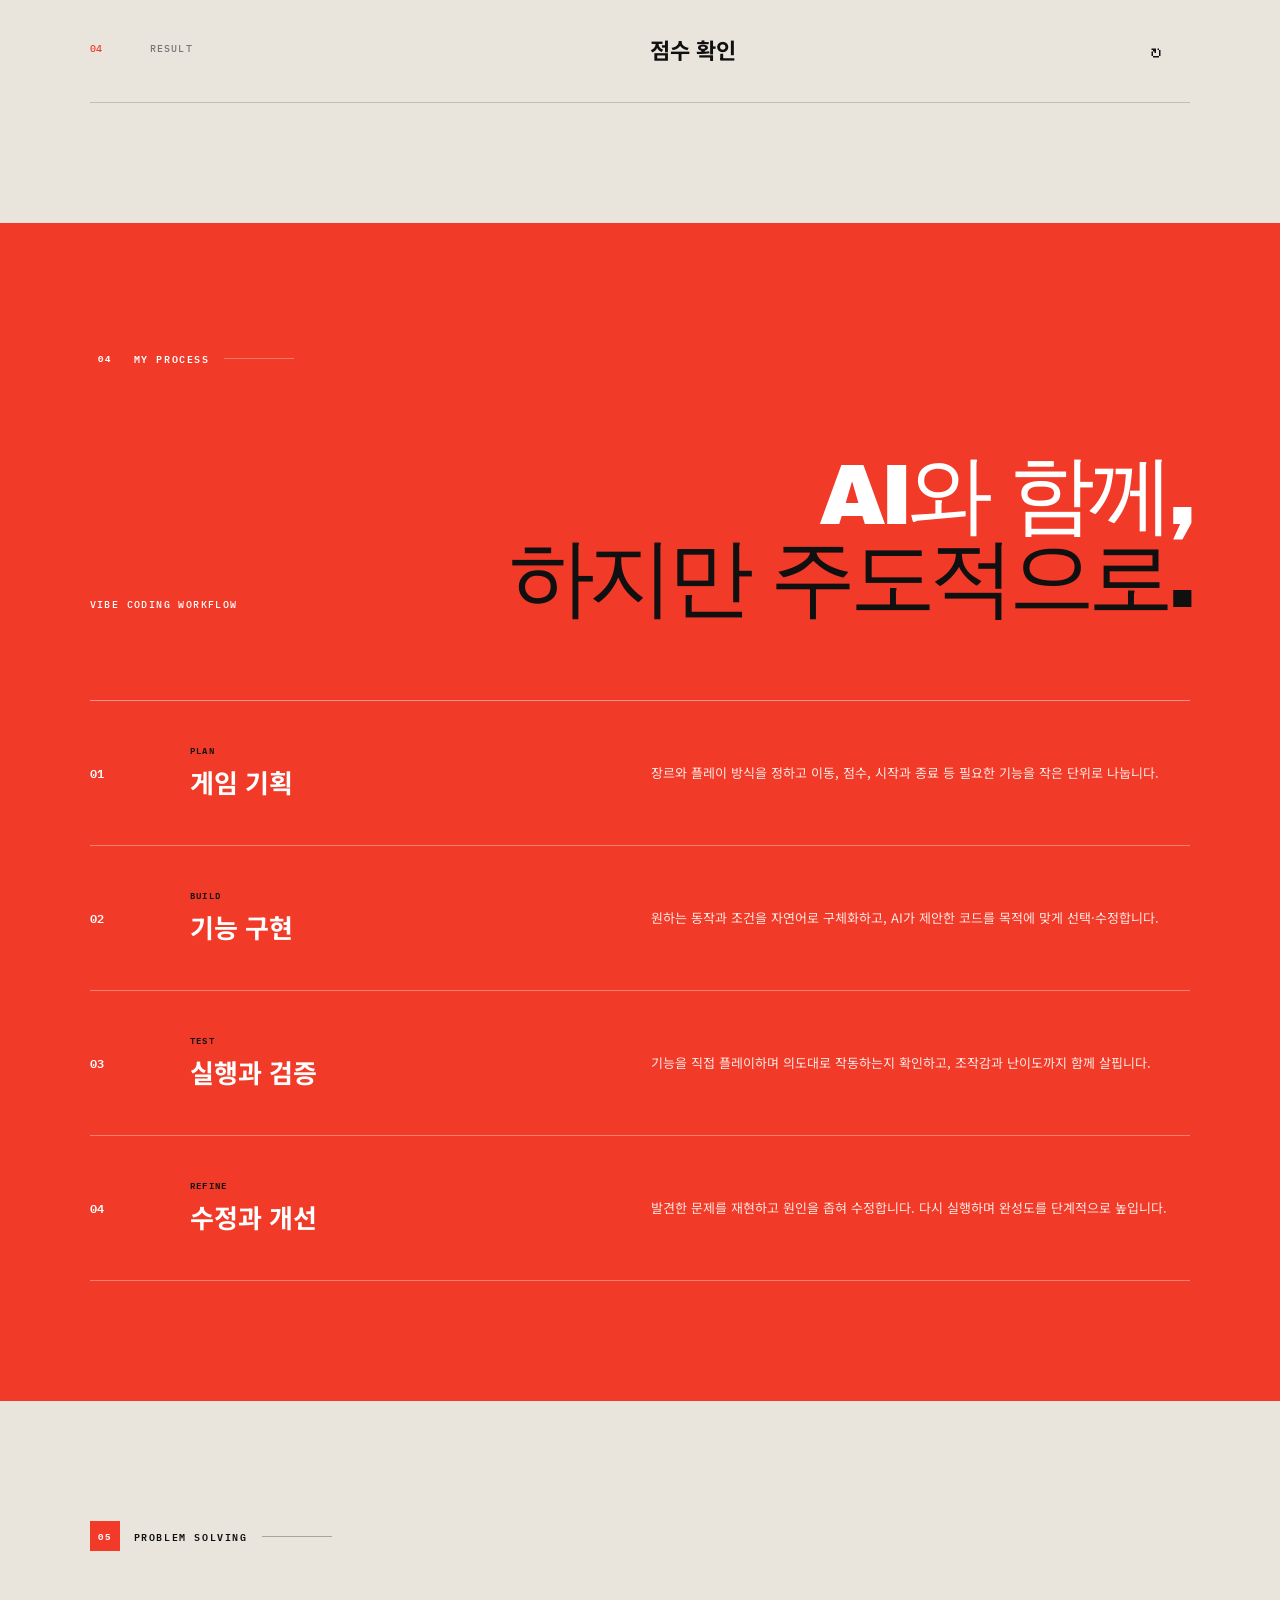
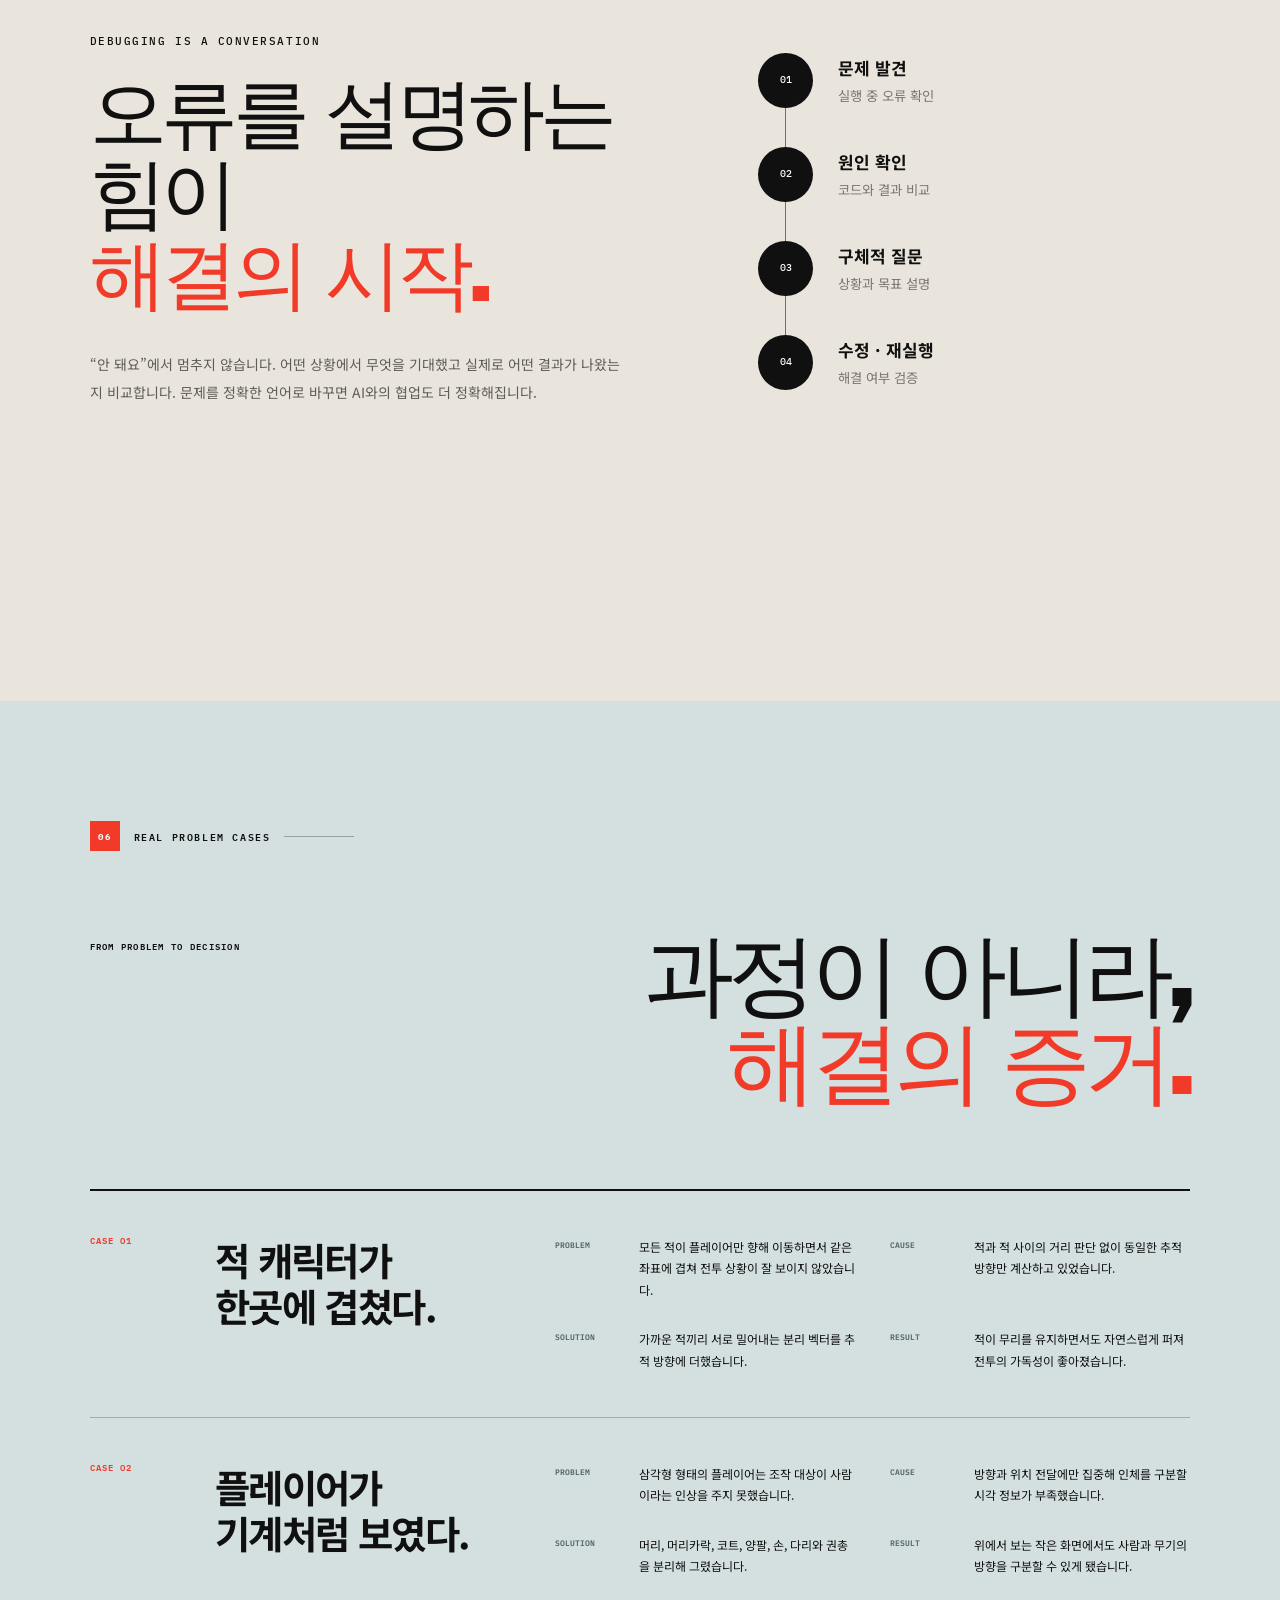
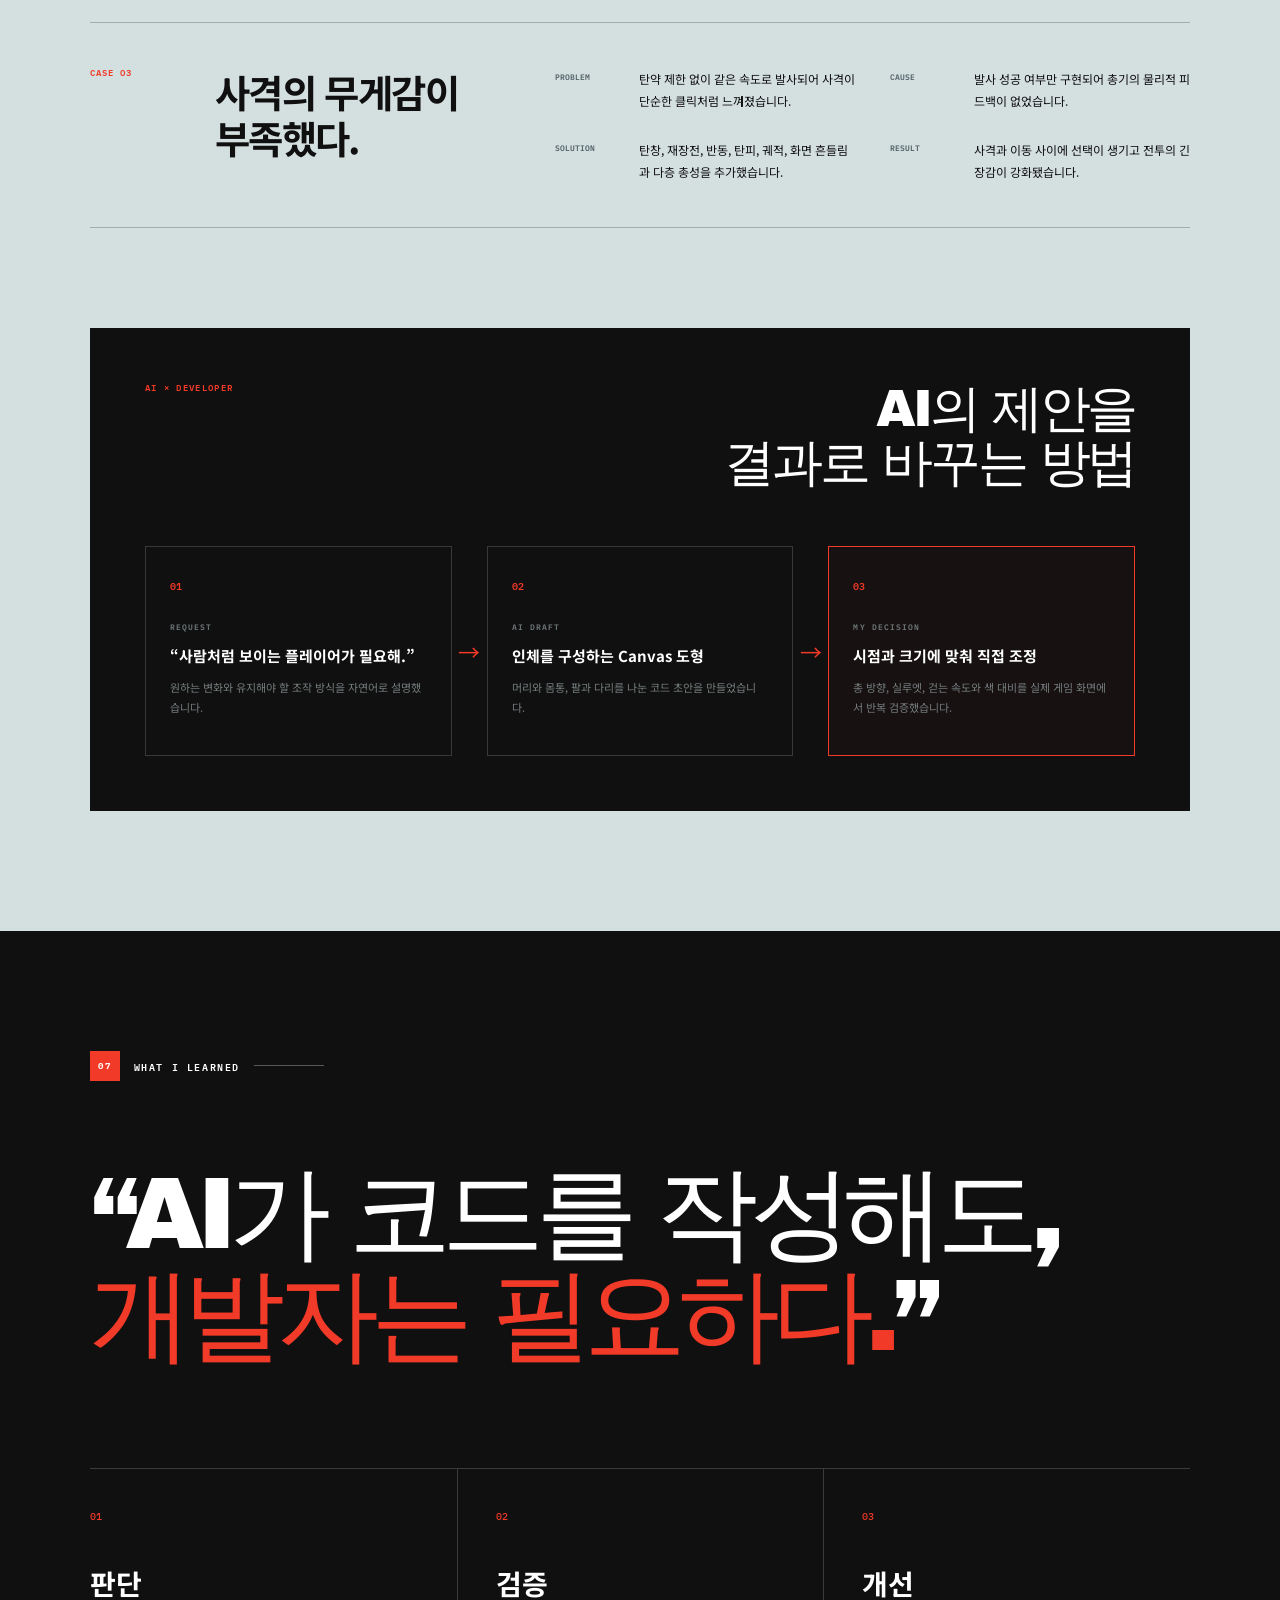
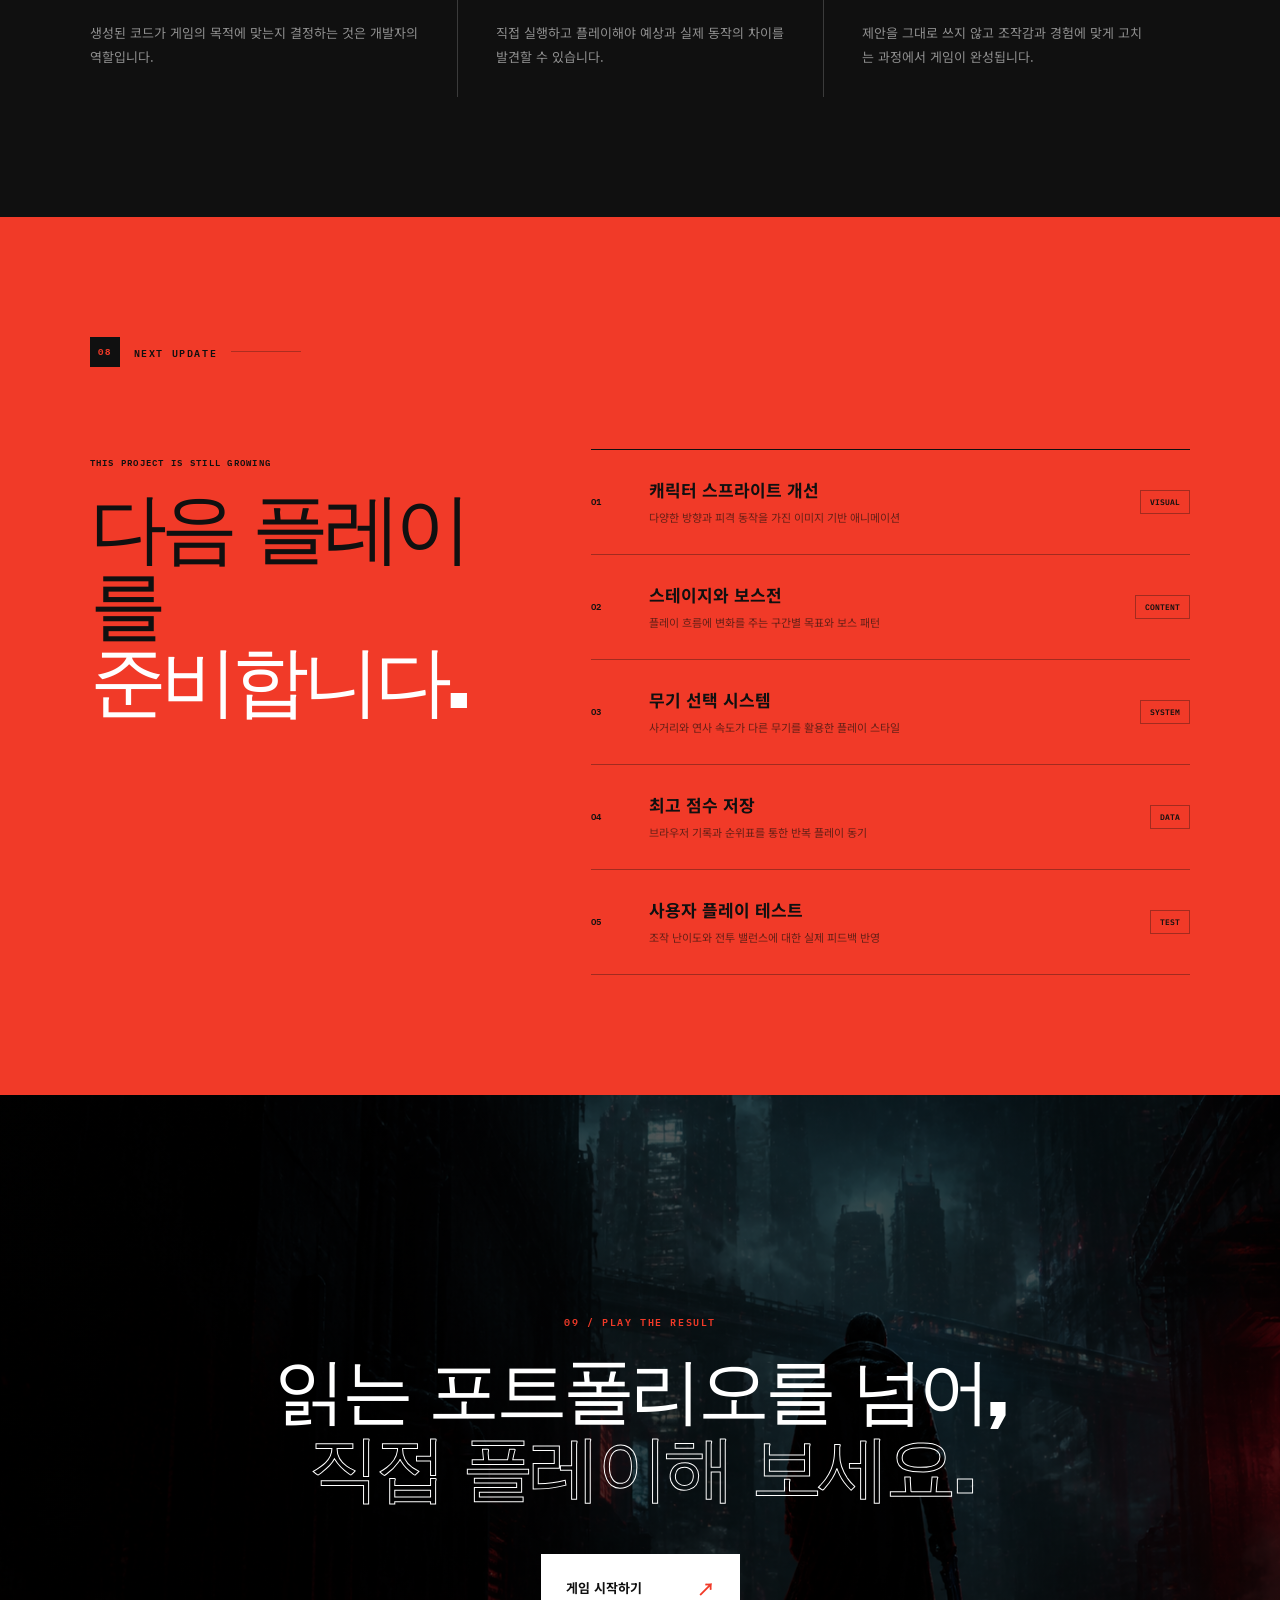
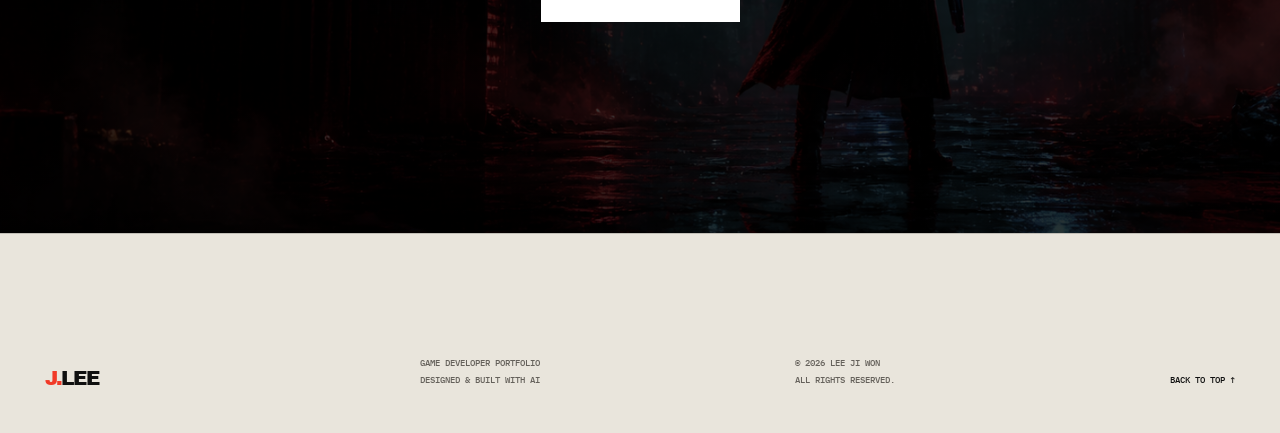
==== commit 48020b1c: "Portfolio: add project evidence and roadmap" ====
--- a/deploy/index.html
+++ b/deploy/index.html
@@ -9,7 +9,7 @@
   <div class="noise" aria-hidden="true"></div>
   <header class="header">
     <a class="logo" href="#top" aria-label="이지원 포트폴리오 홈"><span>J.</span>LEE</a>
-    <nav aria-label="주요 메뉴"><a href="#about">소개</a><a href="#project">프로젝트</a><a href="#process">과정</a><a href="#learned">배운 점</a></nav>
+    <nav aria-label="주요 메뉴"><a href="#about">소개</a><a href="#project">프로젝트</a><a href="#process">과정</a><a href="#evidence">문제 해결</a></nav>
     <div class="header-actions"><button class="sound-toggle" id="soundToggle" type="button" aria-pressed="false"><i></i><span>SOUND OFF</span></button><a class="play-link" href="pages/game.html">PLAY GAME <span>↗</span></a></div>
   </header>
   <main>
@@ -46,6 +46,25 @@
         <p>누구나 바로 이해할 수 있는 이동과 조준, 점수 시스템을 중심으로 짧지만 반복해서 도전하고 싶은 플레이 흐름을 설계했습니다.</p>
         <div class="tags"><span>GAME DESIGN</span><span>INTERACTION</span><span>DEBUGGING</span><span>WEB GAME</span></div>
       </div>
+      <dl class="project-facts reveal" aria-label="프로젝트 정보">
+        <div><dt>PERIOD</dt><dd>2026.08</dd></div>
+        <div><dt>TEAM</dt><dd>개인 프로젝트 · 1인</dd></div>
+        <div><dt>ROLE</dt><dd>기획 · UI · 게임 로직 · 테스트 · 배포</dd></div>
+        <div><dt>PLATFORM</dt><dd>Web · Desktop · Mobile</dd></div>
+        <div><dt>STACK</dt><dd>HTML · CSS · JavaScript · Canvas · Web Audio</dd></div>
+      </dl>
+      <div class="feature-block reveal">
+        <div class="feature-intro"><p>CORE FEATURES</p><h3>직접 구현한<br>핵심 기능</h3></div>
+        <div class="feature-grid">
+          <article><b>01</b><span>HUMAN CHARACTER</span><h4>사람 캐릭터</h4><p>머리, 몸통, 팔과 다리를 구분하고 이동 시 보행 애니메이션을 적용했습니다.</p></article>
+          <article><b>02</b><span>TACTICAL SHOOTING</span><h4>전술 사격</h4><p>12발 탄창, 재장전, 이동과 연사에 따른 반동 및 명중 오차를 구현했습니다.</p></article>
+          <article><b>03</b><span>ENEMY BEHAVIOR</span><h4>적 추적 로직</h4><p>플레이어 추적과 적 사이의 분리 이동을 조합해 겹침을 줄였습니다.</p></article>
+          <article><b>04</b><span>NOIR AUDIO</span><h4>절차형 사운드</h4><p>Web Audio API로 느와르 BGM과 총성, 피격 및 재장전 효과음을 생성합니다.</p></article>
+          <article><b>05</b><span>GAME SYSTEM</span><h4>점수와 콤보</h4><p>적 유형과 연속 처치에 따라 점수가 달라지는 반복 플레이 구조를 만들었습니다.</p></article>
+          <article><b>06</b><span>RESPONSIVE CONTROL</span><h4>반응형 조작</h4><p>키보드와 마우스뿐 아니라 모바일 듀얼 터치 조작도 지원합니다.</p></article>
+        </div>
+      </div>
+      <div class="project-links reveal"><a href="pages/game.html">LIVE GAME <i>↗</i></a><a href="https://github.com/jiwonlee134/jiwon-game-portfolio" target="_blank" rel="noopener">SOURCE CODE <i>↗</i></a></div>
     </section>
 
     <section class="flow section" aria-labelledby="flow-title">
@@ -71,13 +90,53 @@
       <ol class="debug-loop reveal"><li><b>01</b><span>문제 발견</span><small>실행 중 오류 확인</small></li><li><b>02</b><span>원인 확인</span><small>코드와 결과 비교</small></li><li><b>03</b><span>구체적 질문</span><small>상황과 목표 설명</small></li><li><b>04</b><span>수정 · 재실행</span><small>해결 여부 검증</small></li></ol></div>
     </section>
 
+    <section class="evidence section" id="evidence">
+      <div class="section-label reveal"><b>06</b><span>REAL PROBLEM CASES</span></div>
+      <div class="evidence-head reveal">
+        <p>FROM PROBLEM TO DECISION</p>
+        <h2>과정이 아니라,<br><em>해결의 증거.</em></h2>
+      </div>
+      <div class="case-list">
+        <article class="case reveal">
+          <div class="case-no">CASE 01</div><h3>적 캐릭터가<br>한곳에 겹쳤다.</h3>
+          <dl><div><dt>PROBLEM</dt><dd>모든 적이 플레이어만 향해 이동하면서 같은 좌표에 겹쳐 전투 상황이 잘 보이지 않았습니다.</dd></div><div><dt>CAUSE</dt><dd>적과 적 사이의 거리 판단 없이 동일한 추적 방향만 계산하고 있었습니다.</dd></div><div><dt>SOLUTION</dt><dd>가까운 적끼리 서로 밀어내는 분리 벡터를 추적 방향에 더했습니다.</dd></div><div><dt>RESULT</dt><dd>적이 무리를 유지하면서도 자연스럽게 퍼져 전투의 가독성이 좋아졌습니다.</dd></div></dl>
+        </article>
+        <article class="case reveal">
+          <div class="case-no">CASE 02</div><h3>플레이어가<br>기계처럼 보였다.</h3>
+          <dl><div><dt>PROBLEM</dt><dd>삼각형 형태의 플레이어는 조작 대상이 사람이라는 인상을 주지 못했습니다.</dd></div><div><dt>CAUSE</dt><dd>방향과 위치 전달에만 집중해 인체를 구분할 시각 정보가 부족했습니다.</dd></div><div><dt>SOLUTION</dt><dd>머리, 머리카락, 코트, 양팔, 손, 다리와 권총을 분리해 그렸습니다.</dd></div><div><dt>RESULT</dt><dd>위에서 보는 작은 화면에서도 사람과 무기의 방향을 구분할 수 있게 됐습니다.</dd></div></dl>
+        </article>
+        <article class="case reveal">
+          <div class="case-no">CASE 03</div><h3>사격의 무게감이<br>부족했다.</h3>
+          <dl><div><dt>PROBLEM</dt><dd>탄약 제한 없이 같은 속도로 발사되어 사격이 단순한 클릭처럼 느껴졌습니다.</dd></div><div><dt>CAUSE</dt><dd>발사 성공 여부만 구현되어 총기의 물리적 피드백이 없었습니다.</dd></div><div><dt>SOLUTION</dt><dd>탄창, 재장전, 반동, 탄피, 궤적, 화면 흔들림과 다층 총성을 추가했습니다.</dd></div><div><dt>RESULT</dt><dd>사격과 이동 사이에 선택이 생기고 전투의 긴장감이 강화됐습니다.</dd></div></dl>
+        </article>
+      </div>
+      <div class="ai-comparison reveal">
+        <div class="ai-title"><span>AI × DEVELOPER</span><h3>AI의 제안을<br>결과로 바꾸는 방법</h3></div>
+        <div class="compare-flow"><div><b>01</b><small>REQUEST</small><strong>“사람처럼 보이는 플레이어가 필요해.”</strong><p>원하는 변화와 유지해야 할 조작 방식을 자연어로 설명했습니다.</p></div><i>→</i><div><b>02</b><small>AI DRAFT</small><strong>인체를 구성하는 Canvas 도형</strong><p>머리와 몸통, 팔과 다리를 나눈 코드 초안을 만들었습니다.</p></div><i>→</i><div class="decision"><b>03</b><small>MY DECISION</small><strong>시점과 크기에 맞춰 직접 조정</strong><p>총 방향, 실루엣, 걷는 속도와 색 대비를 실제 게임 화면에서 반복 검증했습니다.</p></div></div>
+      </div>
+    </section>
+
     <section class="learned section" id="learned">
-      <div class="section-label light reveal"><b>06</b><span>WHAT I LEARNED</span></div>
+      <div class="section-label light reveal"><b>07</b><span>WHAT I LEARNED</span></div>
       <blockquote class="reveal">“AI가 코드를 작성해도,<br><em>개발자는 필요하다.</em>”</blockquote>
       <div class="lessons"><article class="reveal"><b>01</b><h3>판단</h3><p>생성된 코드가 게임의 목적에 맞는지 결정하는 것은 개발자의 역할입니다.</p></article><article class="reveal"><b>02</b><h3>검증</h3><p>직접 실행하고 플레이해야 예상과 실제 동작의 차이를 발견할 수 있습니다.</p></article><article class="reveal"><b>03</b><h3>개선</h3><p>제안을 그대로 쓰지 않고 조작감과 경험에 맞게 고치는 과정에서 게임이 완성됩니다.</p></article></div>
     </section>
 
-    <section class="cta"><div class="cta-art" aria-hidden="true"></div><div class="cta-inner reveal"><p>07 / PLAY THE RESULT</p><h2>읽는 포트폴리오를 넘어,<br><span>직접 플레이해 보세요.</span></h2><a href="pages/game.html">게임 시작하기 <i>↗</i></a></div></section>
+    <section class="roadmap section" id="roadmap">
+      <div class="section-label reveal"><b>08</b><span>NEXT UPDATE</span></div>
+      <div class="roadmap-grid">
+        <div class="roadmap-heading reveal"><p>THIS PROJECT IS STILL GROWING</p><h2>다음 플레이를<br><em>준비합니다.</em></h2></div>
+        <ol class="roadmap-list">
+          <li class="reveal"><b>01</b><div><strong>캐릭터 스프라이트 개선</strong><span>다양한 방향과 피격 동작을 가진 이미지 기반 애니메이션</span></div><em>VISUAL</em></li>
+          <li class="reveal"><b>02</b><div><strong>스테이지와 보스전</strong><span>플레이 흐름에 변화를 주는 구간별 목표와 보스 패턴</span></div><em>CONTENT</em></li>
+          <li class="reveal"><b>03</b><div><strong>무기 선택 시스템</strong><span>사거리와 연사 속도가 다른 무기를 활용한 플레이 스타일</span></div><em>SYSTEM</em></li>
+          <li class="reveal"><b>04</b><div><strong>최고 점수 저장</strong><span>브라우저 기록과 순위표를 통한 반복 플레이 동기</span></div><em>DATA</em></li>
+          <li class="reveal"><b>05</b><div><strong>사용자 플레이 테스트</strong><span>조작 난이도와 전투 밸런스에 대한 실제 피드백 반영</span></div><em>TEST</em></li>
+        </ol>
+      </div>
+    </section>
+
+    <section class="cta"><div class="cta-art" aria-hidden="true"></div><div class="cta-inner reveal"><p>09 / PLAY THE RESULT</p><h2>읽는 포트폴리오를 넘어,<br><span>직접 플레이해 보세요.</span></h2><a href="pages/game.html">게임 시작하기 <i>↗</i></a></div></section>
   </main>
   <footer><a class="logo" href="#top"><span>J.</span>LEE</a><p>GAME DEVELOPER PORTFOLIO<br>DESIGNED &amp; BUILT WITH AI</p><p>© 2026 LEE JI WON<br>ALL RIGHTS RESERVED.</p><a class="to-top" href="#top">BACK TO TOP ↑</a></footer>
   <script src="assets/js/portfolio.js"></script>
--- a/deploy/assets/css/portfolio.css
+++ b/deploy/assets/css/portfolio.css
@@ -1,5 +1,5 @@
 @import url('https://fonts.googleapis.com/css2?family=Archivo+Black&family=IBM+Plex+Mono:wght@400;500;600&family=Noto+Sans+KR:wght@300;400;500;700;900&display=swap');
-:root{--ink:#101010;--paper:#e9e5dc;--red:#f13a28;--line:rgba(16,16,16,.18)}*{box-sizing:border-box}html{scroll-behavior:smooth}body{margin:0;color:var(--ink);background:var(--paper);font-family:"Noto Sans KR",sans-serif;overflow-x:hidden}a{color:inherit;text-decoration:none}img{display:block;max-width:100%}::selection{color:#fff;background:var(--red)}
+:root{--ink:#101010;--paper:#e9e5dc;--red:#f13a28;--line:rgba(16,16,16,.18)}*{box-sizing:border-box}html{scroll-behavior:smooth}html:has(:target){scroll-behavior:auto}:target{scroll-margin-top:66px}body{margin:0;color:var(--ink);background:var(--paper);font-family:"Noto Sans KR",sans-serif;overflow-x:hidden}a{color:inherit;text-decoration:none}img{display:block;max-width:100%}::selection{color:#fff;background:var(--red)}
 .noise{position:fixed;inset:0;z-index:100;pointer-events:none;opacity:.045;background-image:url("data:image/svg+xml,%3Csvg viewBox='0 0 160 160' xmlns='http://www.w3.org/2000/svg'%3E%3Cfilter id='n'%3E%3CfeTurbulence type='fractalNoise' baseFrequency='.9' numOctaves='4'/%3E%3C/filter%3E%3Crect width='100%25' height='100%25' filter='url(%23n)'/%3E%3C/svg%3E")}
 .header{position:fixed;z-index:50;top:0;left:0;right:0;height:78px;padding:0 3.5vw;display:flex;align-items:center;justify-content:space-between;color:#fff;border-bottom:1px solid #ffffff33;background:linear-gradient(#00000073,transparent);transition:.3s}.header.scrolled{height:66px;color:var(--ink);background:#e9e5dceb;border-color:var(--line);backdrop-filter:blur(14px)}.logo{font:20px/1 "Archivo Black",sans-serif;letter-spacing:-.06em}.logo span{color:var(--red)}nav{display:flex;gap:38px;font:500 11px/1 "IBM Plex Mono",monospace}nav a{position:relative}nav a:after{content:"";position:absolute;left:0;bottom:-7px;width:0;height:2px;background:var(--red);transition:.25s}nav a:hover:after{width:100%}.play-link{font:600 11px/1 "IBM Plex Mono",monospace;border:1px solid currentColor;padding:12px 16px}.play-link span{color:var(--red)}
 .hero{position:relative;height:100svh;min-height:720px;color:#fff;overflow:hidden;display:flex;align-items:center}.hero-art{position:absolute;inset:-3%;background:url("../images/neon-requiem-hero.png") 54% center/cover no-repeat;transform:translate3d(var(--parallax-x,0),var(--parallax-y,0),0) scale(1.04)}.hero-shade{position:absolute;inset:0;background:linear-gradient(90deg,#000000d6 0%,#00000075 44%,#0000000a 75%),linear-gradient(0deg,#000000ad,transparent 45%)}.hero-copy{position:relative;z-index:2;width:100%;padding:90px 7vw 40px}.overline,.eyebrow{margin:0 0 28px;font:500 11px/1 "IBM Plex Mono",monospace;letter-spacing:.14em}.overline span{color:var(--red);margin-right:24px}h1,h2,h3,p{overflow-wrap:break-word}.hero h1{margin:0;font:clamp(72px,9.2vw,150px)/.82 "Archivo Black",sans-serif;letter-spacing:-.075em;text-transform:uppercase}.hero h1 span{color:transparent;-webkit-text-stroke:1px #ffffffcc}.hero h1 em{color:var(--red);font-style:normal}.hero-intro{margin:33px 0 28px;color:#c6c9c8;font-size:14px;line-height:1.85}.hero-name{display:flex;align-items:center;gap:13px}.hero-name i{width:44px;height:1px;background:var(--red)}.hero-name strong{font-size:17px}.hero-name span{color:#848b8d;font:11px/1 "IBM Plex Mono",monospace;letter-spacing:.1em}.hero-side{position:absolute;z-index:2;right:3.5vw;top:45%;display:flex;gap:22px;align-items:flex-start;writing-mode:vertical-rl;font:10px/1.5 "IBM Plex Mono",monospace;letter-spacing:.12em}.hero-side span{color:var(--red)}.scroll{position:absolute;z-index:2;right:7vw;bottom:35px;display:flex;gap:15px;align-items:center;font:9px/1 "IBM Plex Mono",monospace;letter-spacing:.12em}.scroll i{width:48px;height:1px;background:#fff;position:relative}.scroll i:after{content:"";position:absolute;right:0;top:-3px;width:7px;height:7px;border-right:1px solid #fff;border-bottom:1px solid #fff;transform:rotate(45deg)}
@@ -13,4 +13,8 @@
 @media(max-width:800px){.header{height:65px;padding:0 20px}.header nav{display:none}.play-link{padding:10px 12px}.hero{min-height:680px;align-items:end}.hero-art{inset:-2% -42%;background-position:60% center}.hero-shade{background:linear-gradient(0deg,#000000e8 7%,#00000080 67%,#00000040)}.hero-copy{padding:110px 24px 105px}.hero h1{font-size:clamp(63px,20vw,95px)}.hero-intro br{display:none}.hero-side{display:none}.scroll{right:24px;bottom:30px}.scroll span{display:none}.section{padding:90px 24px}.section-label{margin-bottom:55px}.intro-grid,.debug-grid{grid-template-columns:1fr;gap:55px}.intro h2,.flow h2,.debug h2{font-size:clamp(42px,12vw,66px)}.intro dl{grid-template-columns:1fr}.intro dl div,.intro dl div+div{padding:18px 0;border-right:0;border-bottom:1px solid var(--line);display:grid;grid-template-columns:80px 1fr}.intro dd{margin:0}.project-title{margin-bottom:-2vw}.project-title h2{font-size:clamp(70px,24vw,115px)}.project-visual{width:calc(100% + 48px);margin-left:-24px}.project-visual img{aspect-ratio:4/5;object-position:64% center}.round-play{width:106px;height:106px;right:20px;bottom:-50px;padding:22px}.project-summary{width:100%;margin-top:90px;grid-template-columns:1fr;gap:8px}.tags{margin-top:20px}.flow-heading{display:block}.flow-heading p{margin-top:28px}.flow-list{margin-top:50px}.flow-list li{grid-template-columns:42px .8fr 1.2fr 25px;min-height:90px}.flow-list strong{font-size:17px}.process-heading{display:block}.process-heading>p{margin-bottom:25px}.process h2{text-align:left;font-size:clamp(44px,13vw,68px)}.process-list article{grid-template-columns:40px 1fr;padding:25px 0}.process-list article>p{grid-column:2;margin:0}.process-list h3{font-size:22px}.debug-loop{margin-top:20px}.learned blockquote{font-size:clamp(48px,14vw,73px);margin-bottom:70px}.lessons{grid-template-columns:1fr}.lessons article,.lessons article+article{padding:28px 0;border-left:0;border-bottom:1px solid #333}.lessons h3{margin:20px 0 12px}.cta{min-height:75vh}.cta h2{font-size:clamp(40px,12vw,64px)}.cta h2 br{display:none}footer{padding:38px 24px;grid-template-columns:1fr 1fr;gap:35px 20px}.to-top{text-align:right}}
 .header-actions{display:flex;align-items:center;gap:12px}.sound-toggle{height:39px;padding:0 14px;display:flex;align-items:center;gap:9px;color:inherit;border:1px solid #ffffff40;background:#00000024;font:600 9px/1 "IBM Plex Mono",monospace;cursor:pointer}.header.scrolled .sound-toggle{border-color:var(--line);background:transparent}.sound-toggle i{width:7px;height:7px;border-radius:50%;background:#777}.sound-toggle[aria-pressed="true"] i{background:var(--red);box-shadow:0 0 10px var(--red);animation:soundPulse 1.3s infinite}@keyframes soundPulse{50%{opacity:.35;transform:scale(.72)}}
 @media(max-width:800px){.sound-toggle{width:38px;padding:0;justify-content:center}.sound-toggle span{display:none}}
+.project-facts{position:relative;width:82%;margin:72px 0 0 auto;display:grid;grid-template-columns:.55fr .8fr 1.25fr .85fr 1.5fr;border-top:1px solid #3b3b3b;border-bottom:1px solid #3b3b3b}.project-facts div{padding:24px 20px 24px 0}.project-facts div+div{padding-left:20px;border-left:1px solid #3b3b3b}.project-facts dt{color:var(--red);font:600 8px/1 "IBM Plex Mono",monospace;letter-spacing:.13em}.project-facts dd{margin:12px 0 0;color:#d5d5d5;font-size:11px;line-height:1.65}.feature-block{position:relative;width:82%;margin:90px 0 0 auto;display:grid;grid-template-columns:.55fr 1.45fr;gap:6vw}.feature-intro>p{color:var(--red);font:600 9px/1 "IBM Plex Mono",monospace;letter-spacing:.14em}.feature-intro h3{margin:20px 0 0;font:clamp(35px,4vw,56px)/1.08 "Archivo Black",sans-serif;letter-spacing:-.06em}.feature-grid{display:grid;grid-template-columns:repeat(2,1fr);border-top:1px solid #3b3b3b}.feature-grid article{position:relative;padding:26px 28px 28px 0;border-bottom:1px solid #3b3b3b}.feature-grid article:nth-child(even){padding-left:28px;border-left:1px solid #3b3b3b}.feature-grid b{position:absolute;right:18px;color:#444;font:600 9px/1 "IBM Plex Mono",monospace}.feature-grid span{color:var(--red);font:600 8px/1 "IBM Plex Mono",monospace;letter-spacing:.13em}.feature-grid h4{margin:13px 0 10px;font-size:18px}.feature-grid p{margin:0;color:#777;font-size:11px;line-height:1.75}.project-links{position:relative;width:82%;margin:48px 0 20px auto;display:flex;gap:12px}.project-links a{min-width:180px;padding:17px 19px;display:flex;justify-content:space-between;border:1px solid #444;font:600 10px/1 "IBM Plex Mono",monospace;transition:.25s}.project-links a:first-child{color:#fff;background:var(--red);border-color:var(--red)}.project-links a:hover{transform:translateY(-3px);border-color:#fff}.project-links i{font-style:normal;font-size:15px}
+.evidence{color:var(--ink);background:#d4dfe0}.evidence-head{display:flex;justify-content:space-between;align-items:start;margin-bottom:80px}.evidence-head>p{font:600 9px/1 "IBM Plex Mono",monospace;letter-spacing:.14em}.evidence h2{margin:0;text-align:right;font:clamp(54px,7vw,108px)/.98 "Archivo Black",sans-serif;letter-spacing:-.075em}.evidence h2 em{color:var(--red);font-style:normal}.case-list{border-top:2px solid var(--ink)}.case{display:grid;grid-template-columns:90px .65fr 1.35fr;gap:35px;padding:45px 0;border-bottom:1px solid rgba(16,16,16,.25)}.case-no{color:var(--red);font:600 9px/1 "IBM Plex Mono",monospace;letter-spacing:.12em}.case h3{margin:0;font-size:clamp(26px,3vw,40px);line-height:1.2;letter-spacing:-.04em}.case dl{margin:0;display:grid;grid-template-columns:repeat(2,1fr);gap:28px 35px}.case dl div{display:grid;grid-template-columns:72px 1fr;gap:12px}.case dt{padding-top:5px;font:600 8px/1 "IBM Plex Mono",monospace;color:#526367}.case dd{margin:0;font-size:12px;line-height:1.8}.ai-comparison{margin-top:100px;padding:55px;color:#fff;background:var(--ink)}.ai-title{display:flex;justify-content:space-between;align-items:start;margin-bottom:55px}.ai-title span{color:var(--red);font:600 9px/1 "IBM Plex Mono",monospace;letter-spacing:.15em}.ai-title h3{margin:0;text-align:right;font:clamp(34px,4vw,58px)/1.05 "Archivo Black",sans-serif;letter-spacing:-.06em}.compare-flow{display:grid;grid-template-columns:1fr 35px 1fr 35px 1fr;align-items:center}.compare-flow>i{text-align:center;color:var(--red);font-style:normal;font-size:22px}.compare-flow>div{min-height:210px;padding:24px;border:1px solid #383838}.compare-flow>div.decision{border-color:var(--red);background:#171111}.compare-flow b{color:var(--red);font:600 10px/1 "IBM Plex Mono",monospace}.compare-flow small{display:block;margin:28px 0 12px;color:#70787a;font:600 8px/1 "IBM Plex Mono",monospace;letter-spacing:.13em}.compare-flow strong{font-size:15px;line-height:1.5}.compare-flow p{color:#747b7d;font-size:11px;line-height:1.75}
+.roadmap{background:#f13a28}.roadmap .section-label b{color:var(--red);background:var(--ink)}.roadmap-grid{display:grid;grid-template-columns:.8fr 1.2fr;gap:8vw}.roadmap-heading>p{font:600 9px/1 "IBM Plex Mono",monospace;letter-spacing:.14em}.roadmap-heading h2{margin:25px 0 0;font:clamp(48px,6vw,90px)/1 "Archivo Black",sans-serif;letter-spacing:-.075em}.roadmap-heading h2 em{color:#fff;font-style:normal}.roadmap-list{margin:0;padding:0;list-style:none;border-top:1px solid var(--ink)}.roadmap-list li{display:grid;grid-template-columns:38px 1fr auto;gap:20px;align-items:center;min-height:105px;border-bottom:1px solid rgba(16,16,16,.35)}.roadmap-list li>b{font:600 9px/1 "IBM Plex Mono",monospace}.roadmap-list strong,.roadmap-list span{display:block}.roadmap-list strong{font-size:17px}.roadmap-list span{margin-top:7px;color:#672017;font-size:11px;line-height:1.5}.roadmap-list em{padding:7px 9px;border:1px solid rgba(16,16,16,.35);font:600 8px/1 "IBM Plex Mono",monospace;font-style:normal}
+@media(max-width:800px){.project-facts{width:100%;grid-template-columns:repeat(2,1fr)}.project-facts div,.project-facts div+div{padding:20px 12px;border-bottom:1px solid #3b3b3b}.project-facts div:nth-child(odd){padding-left:0;border-left:0}.project-facts div:last-child{grid-column:1/-1}.feature-block{width:100%;grid-template-columns:1fr;margin-top:70px}.feature-grid{grid-template-columns:1fr}.feature-grid article,.feature-grid article:nth-child(even){padding:23px 0;border-left:0}.project-links{width:100%;flex-direction:column}.evidence-head{display:block}.evidence h2{text-align:left;margin-top:28px}.case{grid-template-columns:1fr;gap:18px}.case dl{grid-template-columns:1fr;gap:20px}.ai-comparison{margin-inline:-24px;padding:50px 24px}.ai-title{display:block}.ai-title h3{text-align:left;margin-top:22px}.compare-flow{grid-template-columns:1fr}.compare-flow>i{padding:12px;transform:rotate(90deg)}.compare-flow>div{min-height:0}.roadmap-grid{grid-template-columns:1fr}.roadmap-list li{grid-template-columns:28px 1fr}.roadmap-list em{grid-column:2;width:max-content}.roadmap-list li{padding:20px 0}}
 @media(prefers-reduced-motion:reduce){html{scroll-behavior:auto}.reveal{opacity:1;transform:none;transition:none}.hero-art{transform:scale(1.04)}}
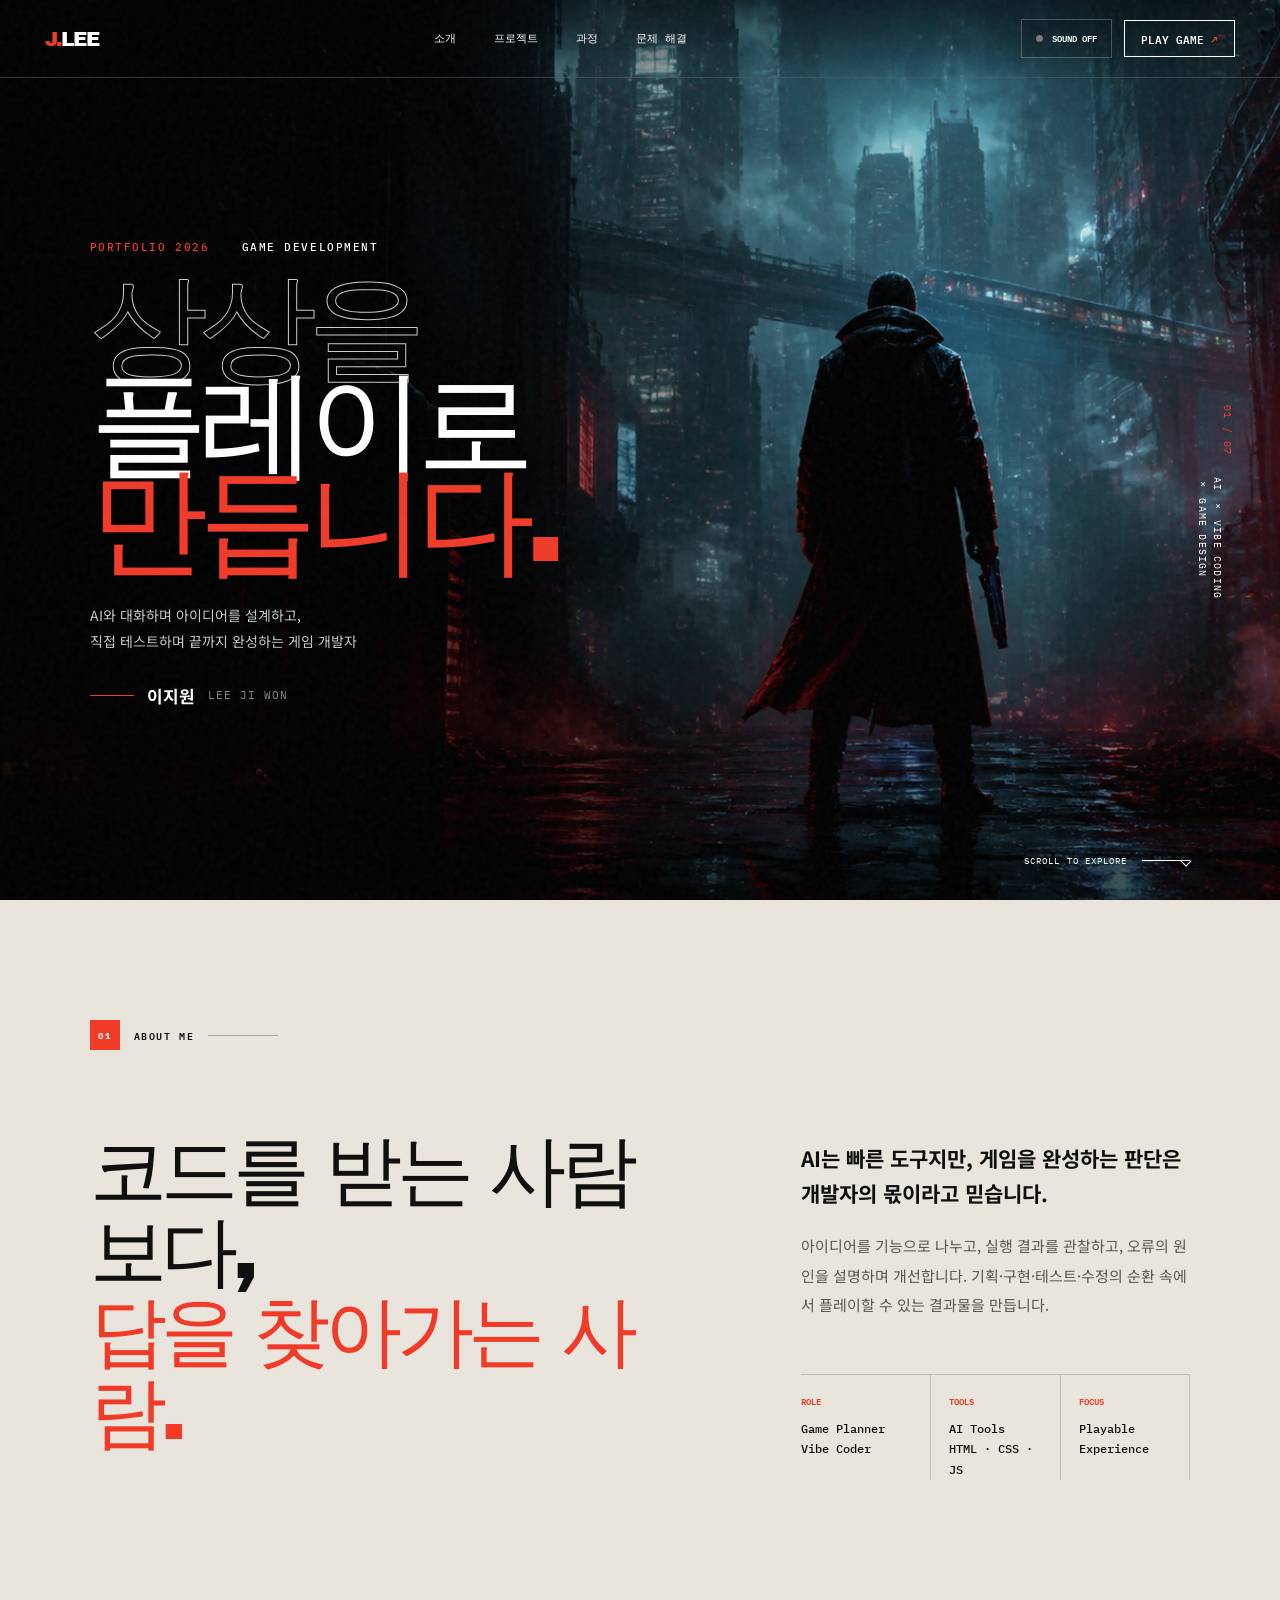
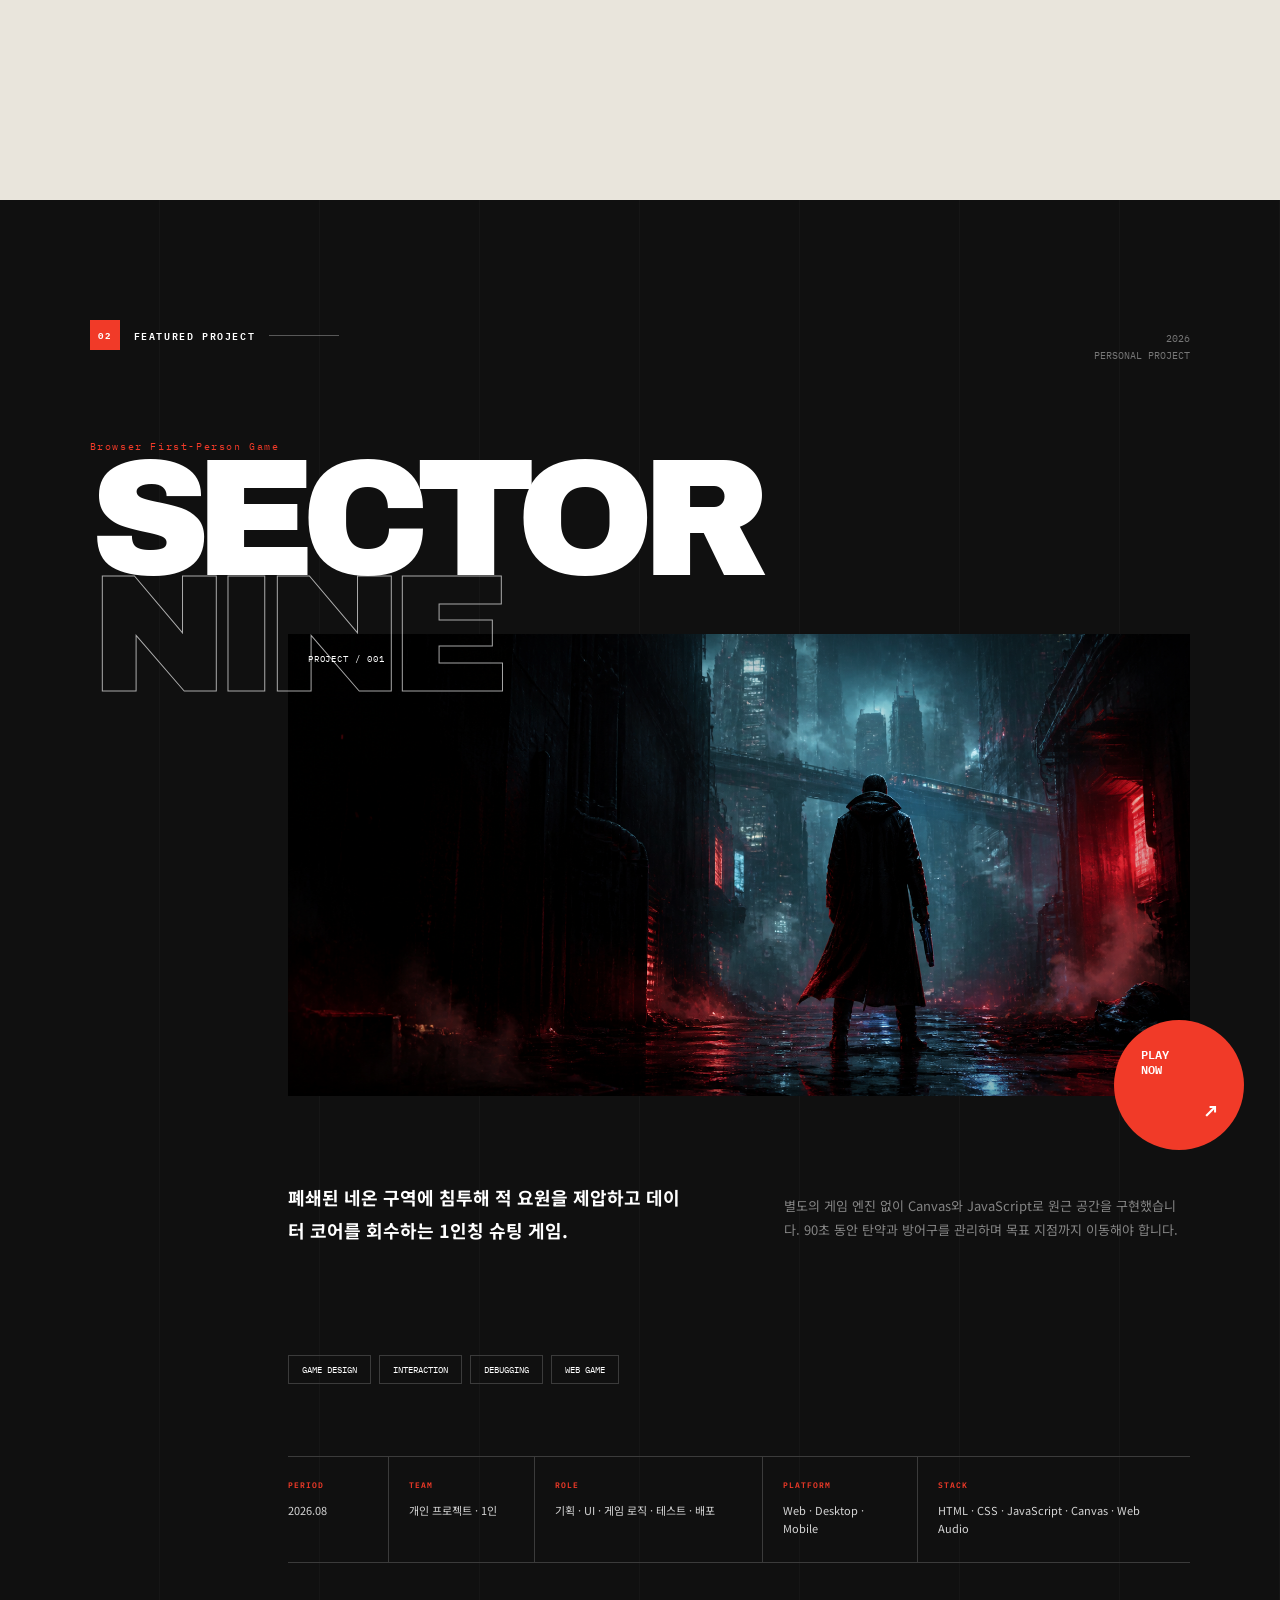
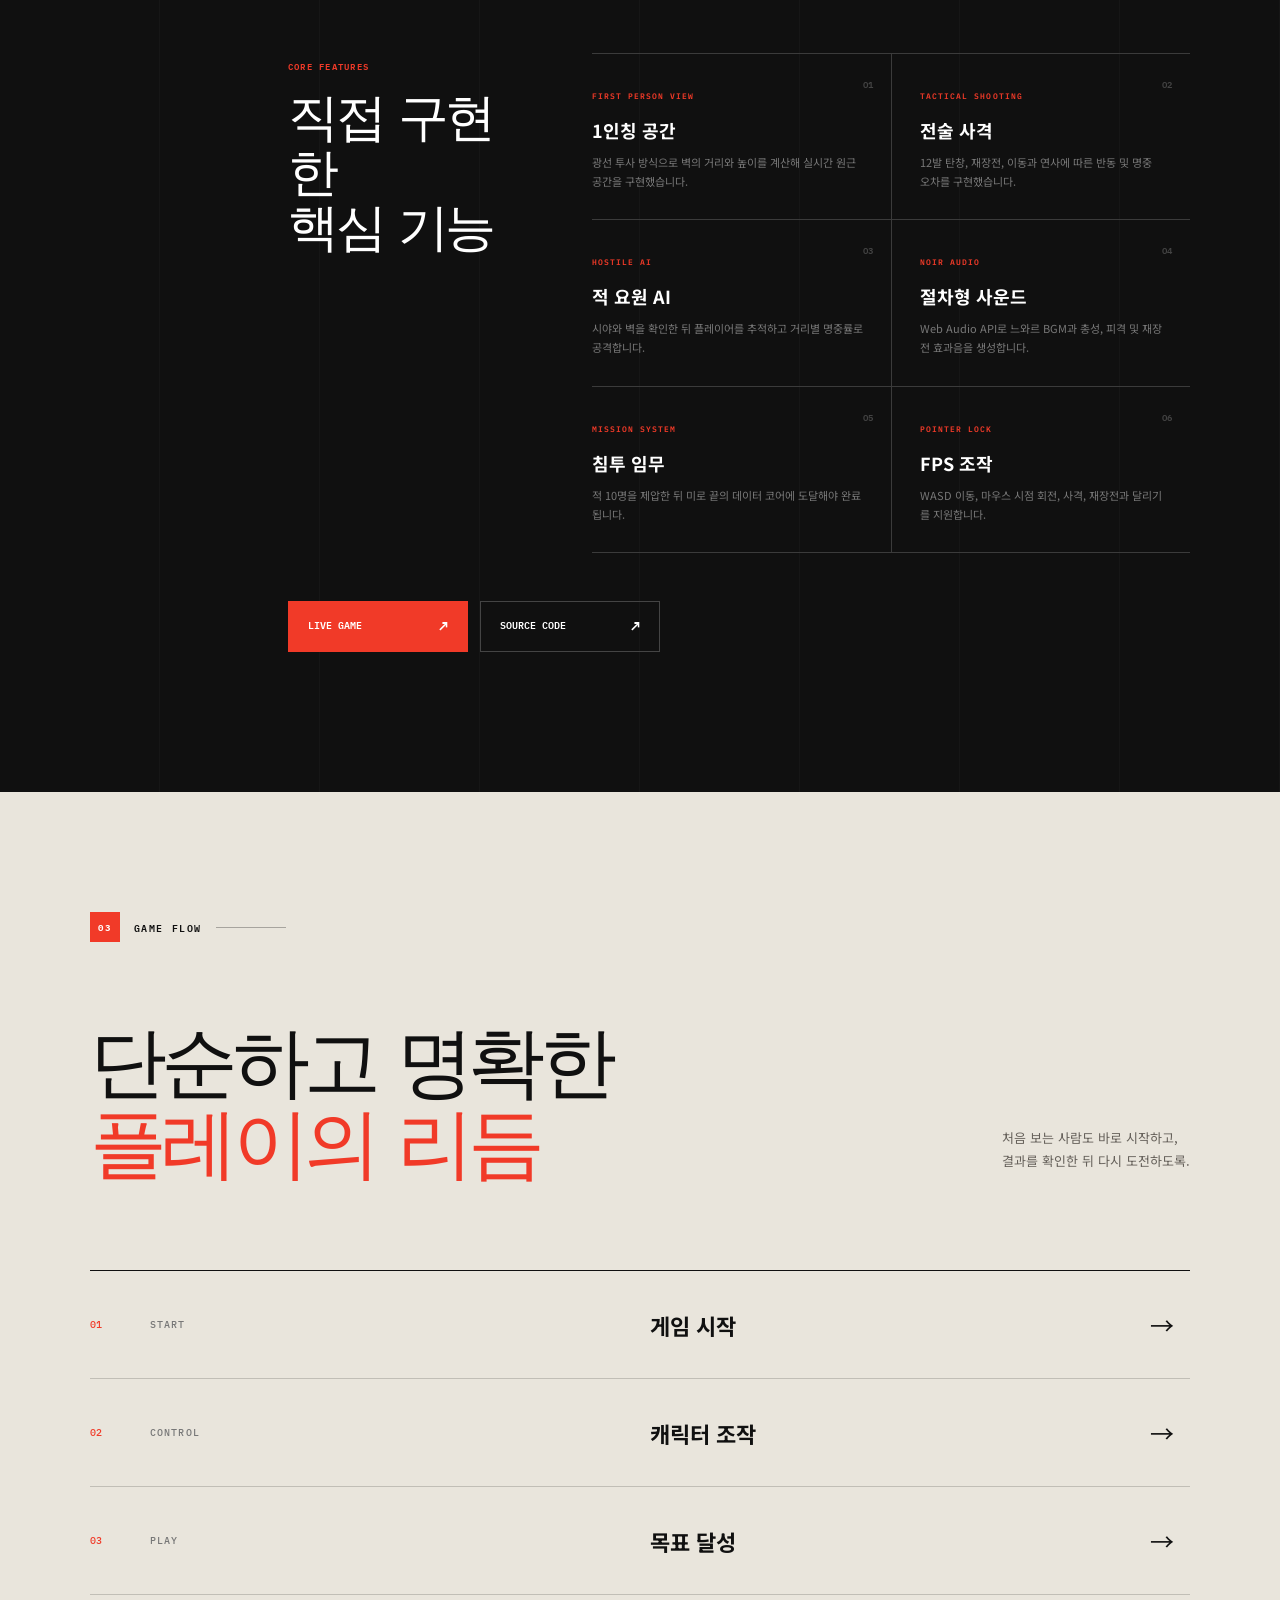
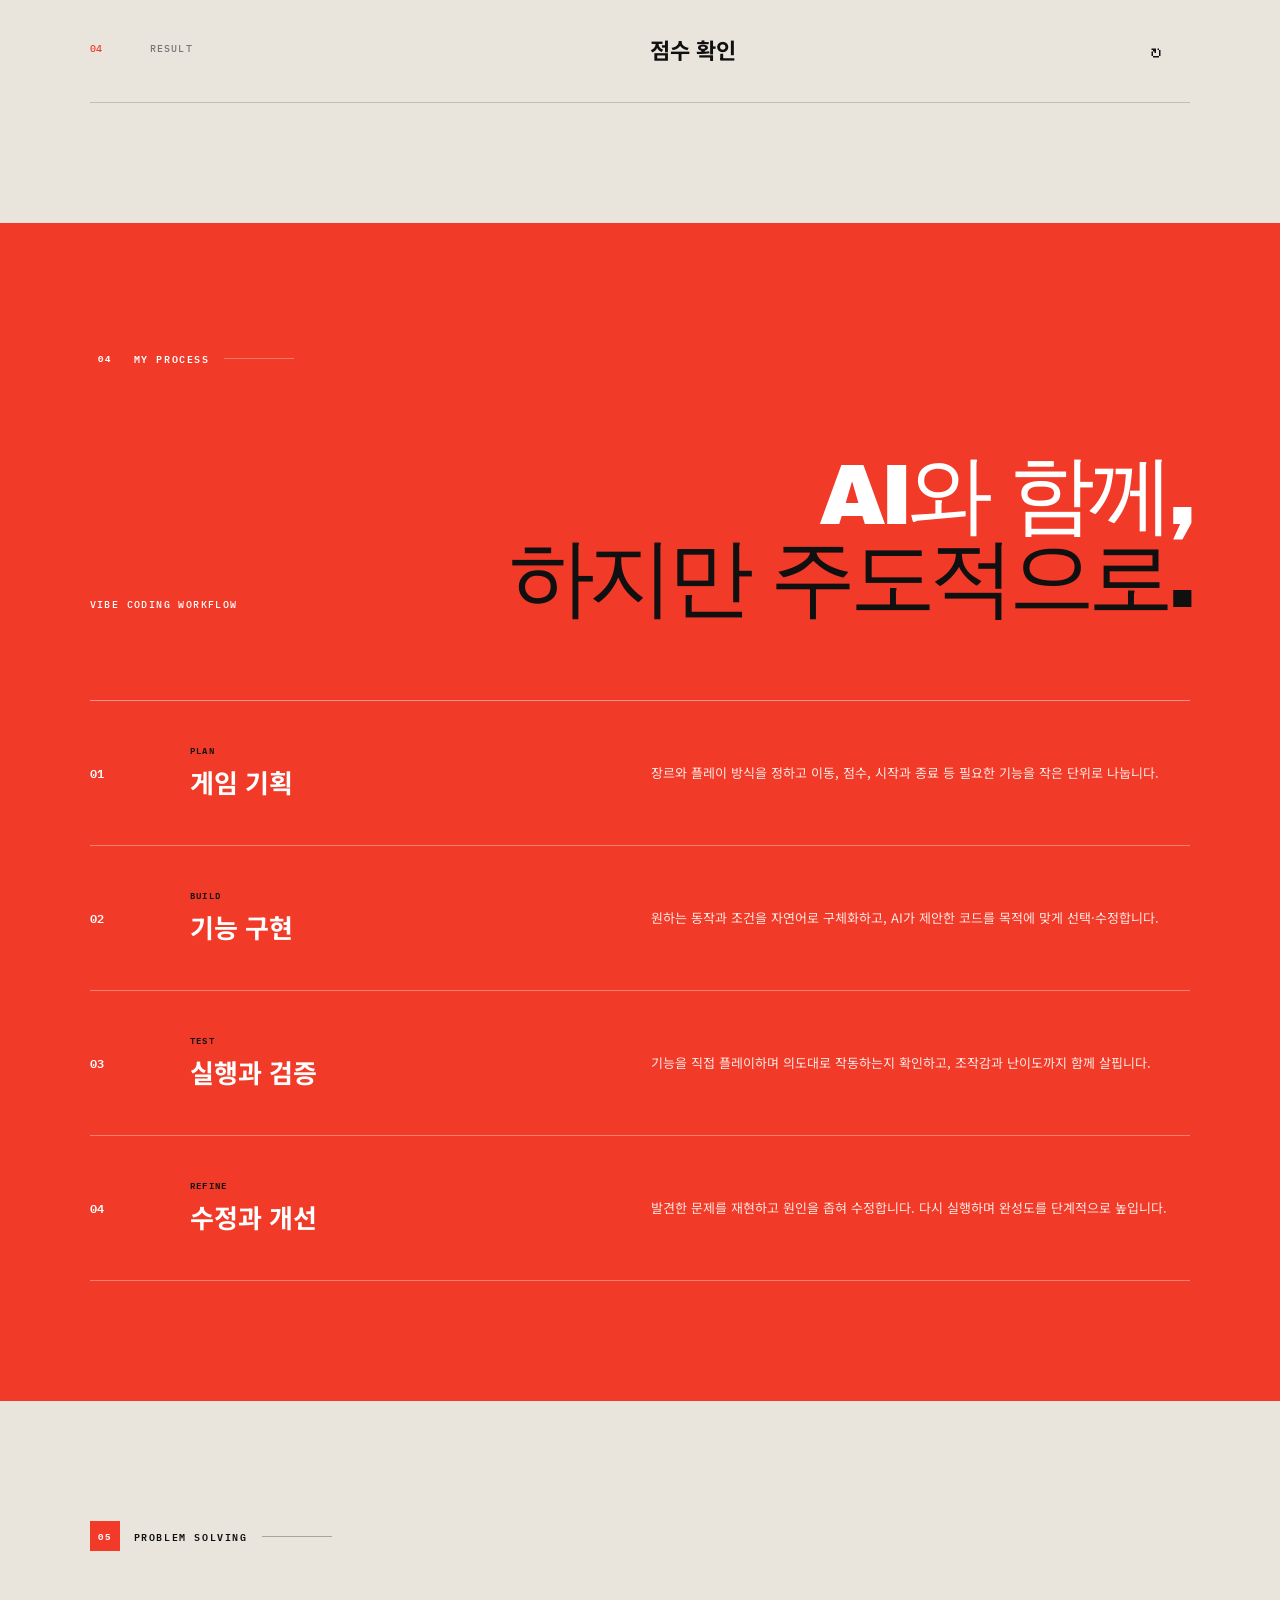
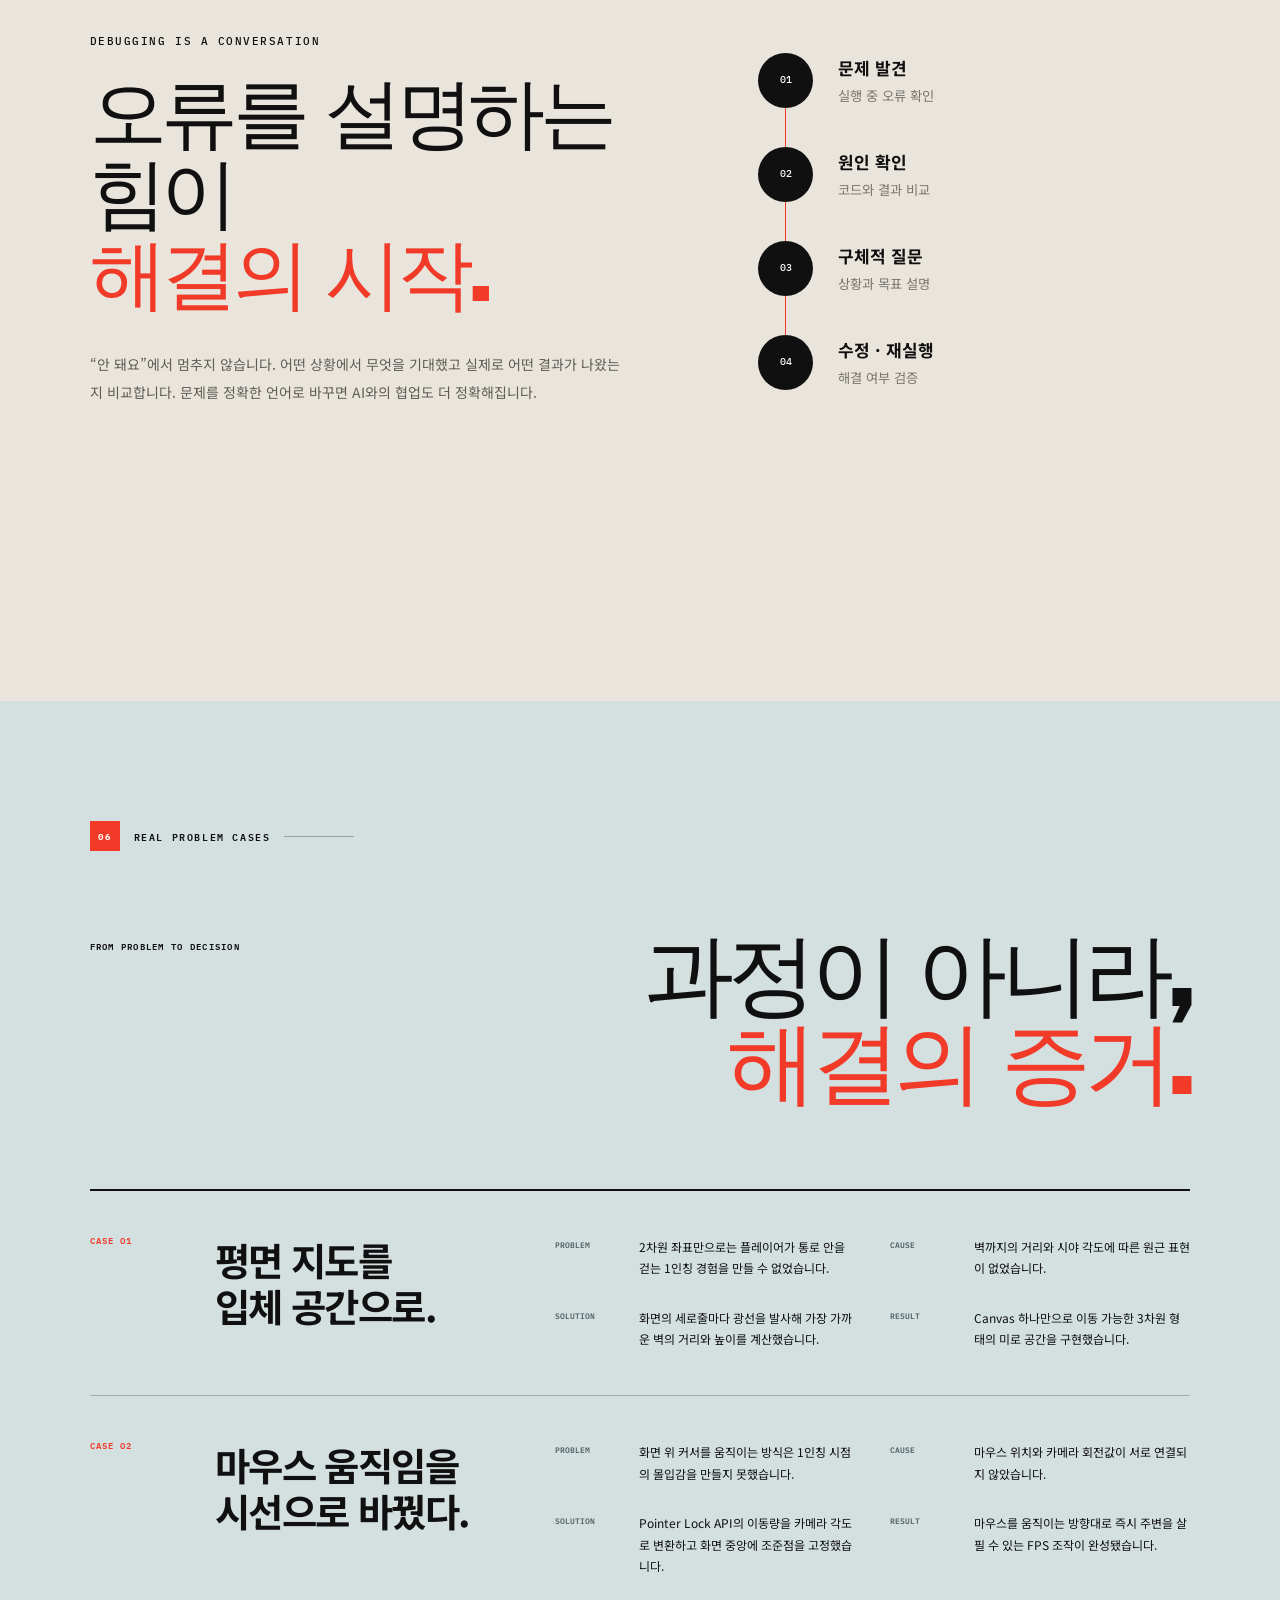
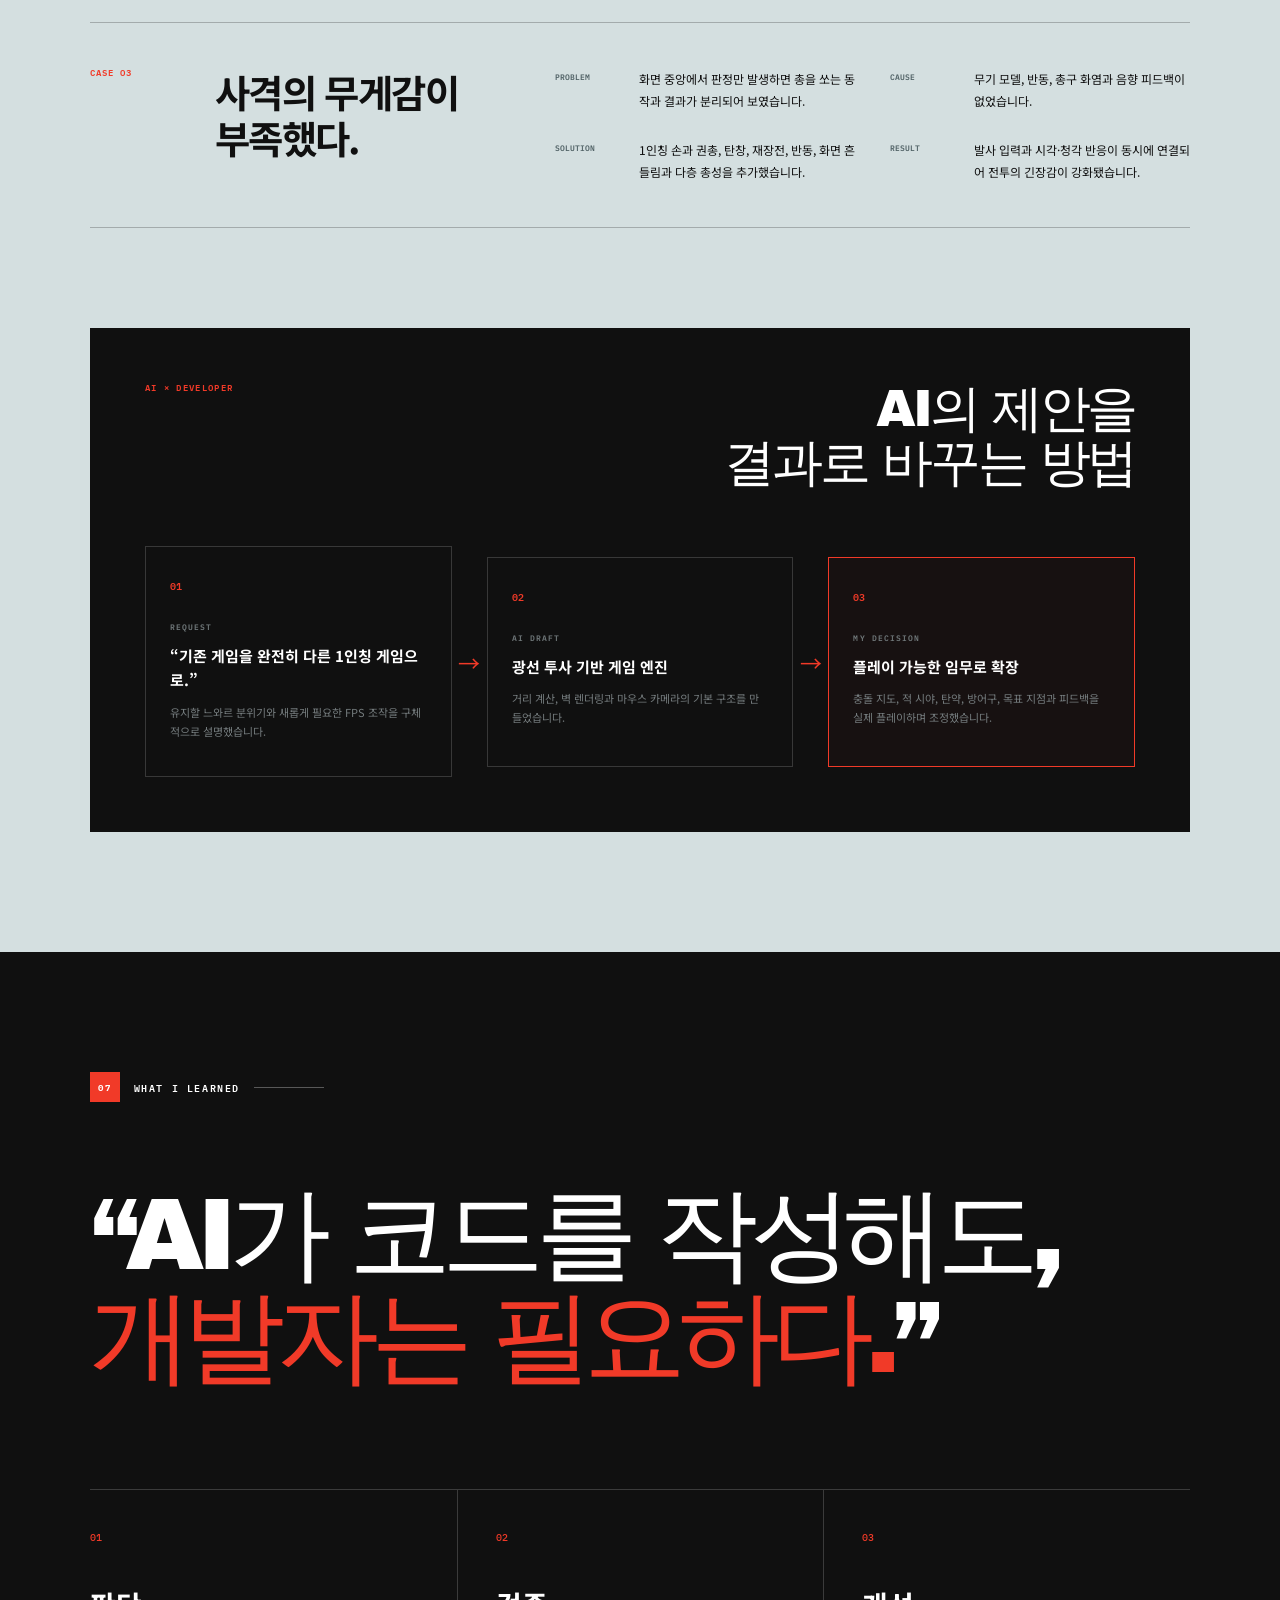
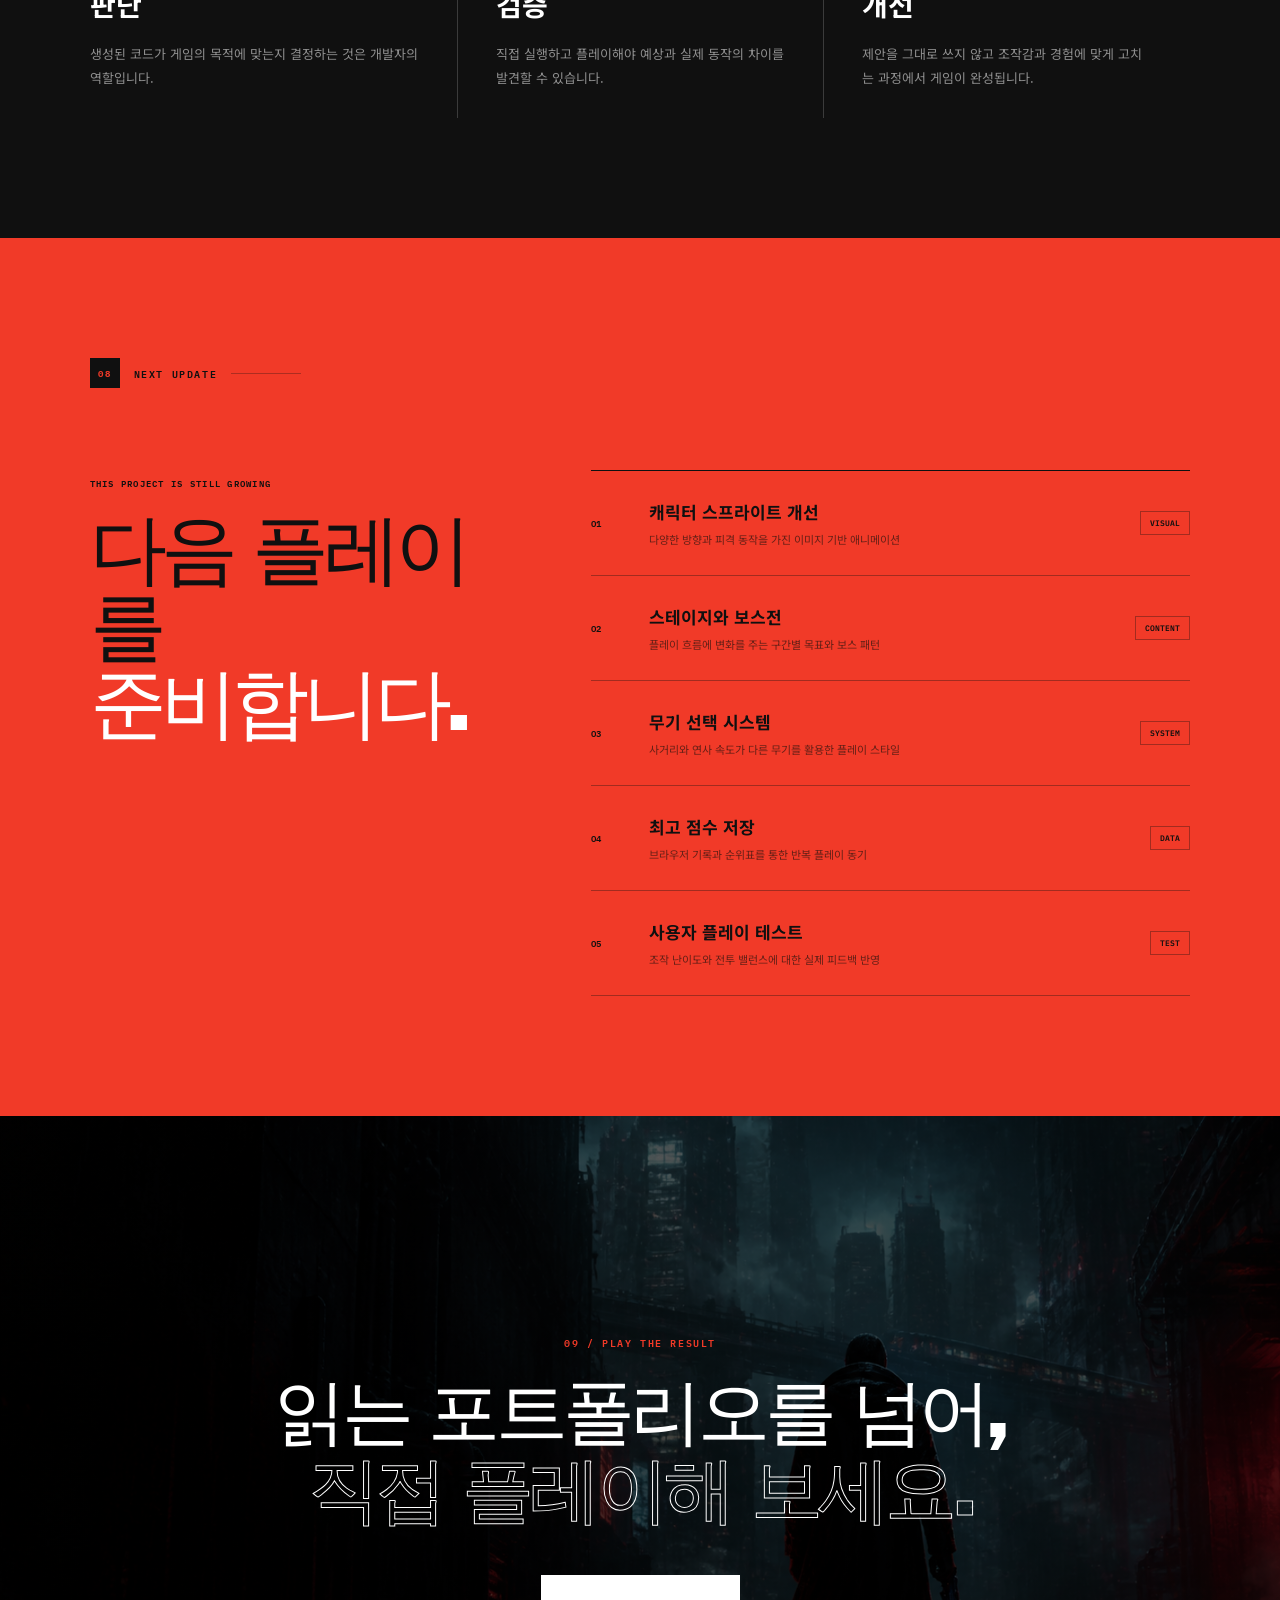
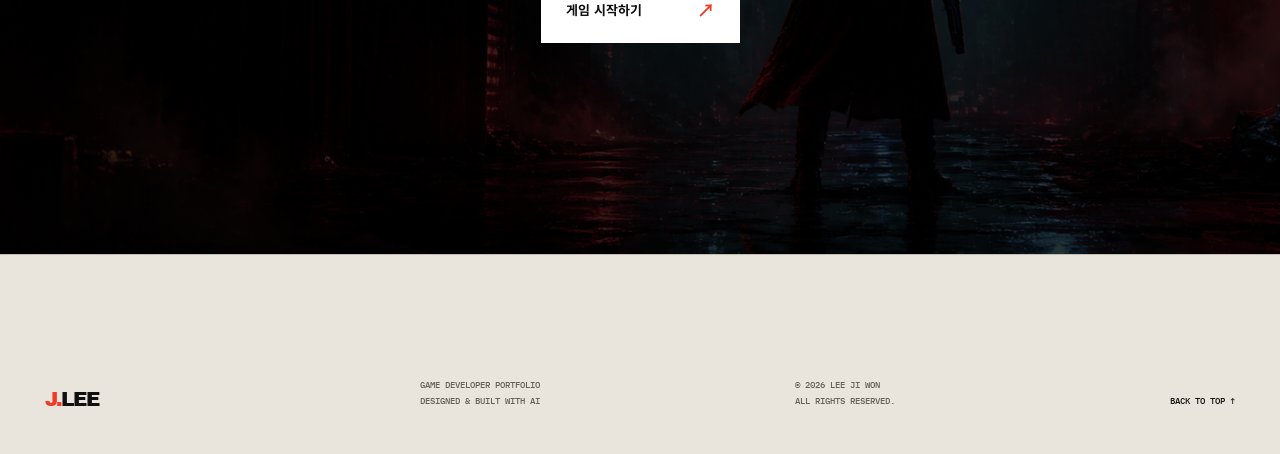
==== commit 455fbfef: "Game: replace top-down shooter with first-person breach" ====
--- a/deploy/index.html
+++ b/deploy/index.html
@@ -39,11 +39,11 @@
 
     <section class="project section" id="project">
       <div class="project-head"><div class="section-label light reveal"><b>02</b><span>FEATURED PROJECT</span></div><p class="project-year reveal">2026<br>PERSONAL PROJECT</p></div>
-      <div class="project-title reveal"><p>Browser Action Game</p><h2>NEON<br><span>REQUIEM</span></h2></div>
+      <div class="project-title reveal"><p>Browser First-Person Game</p><h2>SECTOR<br><span>NINE</span></h2></div>
       <div class="project-visual reveal"><img src="assets/images/neon-requiem-hero.png" alt="비 내리는 네온 도시를 바라보는 게임 주인공"><div class="visual-index">PROJECT / 001</div><a class="round-play" href="pages/game.html" aria-label="NEON REQUIEM 게임 플레이"><span>PLAY<br>NOW</span><i>↗</i></a></div>
       <div class="project-summary reveal">
-        <p class="lead">90초 동안 추적 드론을 제거하고 자정까지 살아남는 브라우저 액션 게임.</p>
-        <p>누구나 바로 이해할 수 있는 이동과 조준, 점수 시스템을 중심으로 짧지만 반복해서 도전하고 싶은 플레이 흐름을 설계했습니다.</p>
+        <p class="lead">폐쇄된 네온 구역에 침투해 적 요원을 제압하고 데이터 코어를 회수하는 1인칭 슈팅 게임.</p>
+        <p>별도의 게임 엔진 없이 Canvas와 JavaScript로 원근 공간을 구현했습니다. 90초 동안 탄약과 방어구를 관리하며 목표 지점까지 이동해야 합니다.</p>
         <div class="tags"><span>GAME DESIGN</span><span>INTERACTION</span><span>DEBUGGING</span><span>WEB GAME</span></div>
       </div>
       <dl class="project-facts reveal" aria-label="프로젝트 정보">
@@ -56,12 +56,12 @@
       <div class="feature-block reveal">
         <div class="feature-intro"><p>CORE FEATURES</p><h3>직접 구현한<br>핵심 기능</h3></div>
         <div class="feature-grid">
-          <article><b>01</b><span>HUMAN CHARACTER</span><h4>사람 캐릭터</h4><p>머리, 몸통, 팔과 다리를 구분하고 이동 시 보행 애니메이션을 적용했습니다.</p></article>
+          <article><b>01</b><span>FIRST PERSON VIEW</span><h4>1인칭 공간</h4><p>광선 투사 방식으로 벽의 거리와 높이를 계산해 실시간 원근 공간을 구현했습니다.</p></article>
           <article><b>02</b><span>TACTICAL SHOOTING</span><h4>전술 사격</h4><p>12발 탄창, 재장전, 이동과 연사에 따른 반동 및 명중 오차를 구현했습니다.</p></article>
-          <article><b>03</b><span>ENEMY BEHAVIOR</span><h4>적 추적 로직</h4><p>플레이어 추적과 적 사이의 분리 이동을 조합해 겹침을 줄였습니다.</p></article>
+          <article><b>03</b><span>HOSTILE AI</span><h4>적 요원 AI</h4><p>시야와 벽을 확인한 뒤 플레이어를 추적하고 거리별 명중률로 공격합니다.</p></article>
           <article><b>04</b><span>NOIR AUDIO</span><h4>절차형 사운드</h4><p>Web Audio API로 느와르 BGM과 총성, 피격 및 재장전 효과음을 생성합니다.</p></article>
-          <article><b>05</b><span>GAME SYSTEM</span><h4>점수와 콤보</h4><p>적 유형과 연속 처치에 따라 점수가 달라지는 반복 플레이 구조를 만들었습니다.</p></article>
-          <article><b>06</b><span>RESPONSIVE CONTROL</span><h4>반응형 조작</h4><p>키보드와 마우스뿐 아니라 모바일 듀얼 터치 조작도 지원합니다.</p></article>
+          <article><b>05</b><span>MISSION SYSTEM</span><h4>침투 임무</h4><p>적 10명을 제압한 뒤 미로 끝의 데이터 코어에 도달해야 완료됩니다.</p></article>
+          <article><b>06</b><span>POINTER LOCK</span><h4>FPS 조작</h4><p>WASD 이동, 마우스 시점 회전, 사격, 재장전과 달리기를 지원합니다.</p></article>
         </div>
       </div>
       <div class="project-links reveal"><a href="pages/game.html">LIVE GAME <i>↗</i></a><a href="https://github.com/jiwonlee134/jiwon-game-portfolio" target="_blank" rel="noopener">SOURCE CODE <i>↗</i></a></div>
@@ -98,21 +98,21 @@
       </div>
       <div class="case-list">
         <article class="case reveal">
-          <div class="case-no">CASE 01</div><h3>적 캐릭터가<br>한곳에 겹쳤다.</h3>
-          <dl><div><dt>PROBLEM</dt><dd>모든 적이 플레이어만 향해 이동하면서 같은 좌표에 겹쳐 전투 상황이 잘 보이지 않았습니다.</dd></div><div><dt>CAUSE</dt><dd>적과 적 사이의 거리 판단 없이 동일한 추적 방향만 계산하고 있었습니다.</dd></div><div><dt>SOLUTION</dt><dd>가까운 적끼리 서로 밀어내는 분리 벡터를 추적 방향에 더했습니다.</dd></div><div><dt>RESULT</dt><dd>적이 무리를 유지하면서도 자연스럽게 퍼져 전투의 가독성이 좋아졌습니다.</dd></div></dl>
+          <div class="case-no">CASE 01</div><h3>평면 지도를<br>입체 공간으로.</h3>
+          <dl><div><dt>PROBLEM</dt><dd>2차원 좌표만으로는 플레이어가 통로 안을 걷는 1인칭 경험을 만들 수 없었습니다.</dd></div><div><dt>CAUSE</dt><dd>벽까지의 거리와 시야 각도에 따른 원근 표현이 없었습니다.</dd></div><div><dt>SOLUTION</dt><dd>화면의 세로줄마다 광선을 발사해 가장 가까운 벽의 거리와 높이를 계산했습니다.</dd></div><div><dt>RESULT</dt><dd>Canvas 하나만으로 이동 가능한 3차원 형태의 미로 공간을 구현했습니다.</dd></div></dl>
         </article>
         <article class="case reveal">
-          <div class="case-no">CASE 02</div><h3>플레이어가<br>기계처럼 보였다.</h3>
-          <dl><div><dt>PROBLEM</dt><dd>삼각형 형태의 플레이어는 조작 대상이 사람이라는 인상을 주지 못했습니다.</dd></div><div><dt>CAUSE</dt><dd>방향과 위치 전달에만 집중해 인체를 구분할 시각 정보가 부족했습니다.</dd></div><div><dt>SOLUTION</dt><dd>머리, 머리카락, 코트, 양팔, 손, 다리와 권총을 분리해 그렸습니다.</dd></div><div><dt>RESULT</dt><dd>위에서 보는 작은 화면에서도 사람과 무기의 방향을 구분할 수 있게 됐습니다.</dd></div></dl>
+          <div class="case-no">CASE 02</div><h3>마우스 움직임을<br>시선으로 바꿨다.</h3>
+          <dl><div><dt>PROBLEM</dt><dd>화면 위 커서를 움직이는 방식은 1인칭 시점의 몰입감을 만들지 못했습니다.</dd></div><div><dt>CAUSE</dt><dd>마우스 위치와 카메라 회전값이 서로 연결되지 않았습니다.</dd></div><div><dt>SOLUTION</dt><dd>Pointer Lock API의 이동량을 카메라 각도로 변환하고 화면 중앙에 조준점을 고정했습니다.</dd></div><div><dt>RESULT</dt><dd>마우스를 움직이는 방향대로 즉시 주변을 살필 수 있는 FPS 조작이 완성됐습니다.</dd></div></dl>
         </article>
         <article class="case reveal">
           <div class="case-no">CASE 03</div><h3>사격의 무게감이<br>부족했다.</h3>
-          <dl><div><dt>PROBLEM</dt><dd>탄약 제한 없이 같은 속도로 발사되어 사격이 단순한 클릭처럼 느껴졌습니다.</dd></div><div><dt>CAUSE</dt><dd>발사 성공 여부만 구현되어 총기의 물리적 피드백이 없었습니다.</dd></div><div><dt>SOLUTION</dt><dd>탄창, 재장전, 반동, 탄피, 궤적, 화면 흔들림과 다층 총성을 추가했습니다.</dd></div><div><dt>RESULT</dt><dd>사격과 이동 사이에 선택이 생기고 전투의 긴장감이 강화됐습니다.</dd></div></dl>
+          <dl><div><dt>PROBLEM</dt><dd>화면 중앙에서 판정만 발생하면 총을 쏘는 동작과 결과가 분리되어 보였습니다.</dd></div><div><dt>CAUSE</dt><dd>무기 모델, 반동, 총구 화염과 음향 피드백이 없었습니다.</dd></div><div><dt>SOLUTION</dt><dd>1인칭 손과 권총, 탄창, 재장전, 반동, 화면 흔들림과 다층 총성을 추가했습니다.</dd></div><div><dt>RESULT</dt><dd>발사 입력과 시각·청각 반응이 동시에 연결되어 전투의 긴장감이 강화됐습니다.</dd></div></dl>
         </article>
       </div>
       <div class="ai-comparison reveal">
         <div class="ai-title"><span>AI × DEVELOPER</span><h3>AI의 제안을<br>결과로 바꾸는 방법</h3></div>
-        <div class="compare-flow"><div><b>01</b><small>REQUEST</small><strong>“사람처럼 보이는 플레이어가 필요해.”</strong><p>원하는 변화와 유지해야 할 조작 방식을 자연어로 설명했습니다.</p></div><i>→</i><div><b>02</b><small>AI DRAFT</small><strong>인체를 구성하는 Canvas 도형</strong><p>머리와 몸통, 팔과 다리를 나눈 코드 초안을 만들었습니다.</p></div><i>→</i><div class="decision"><b>03</b><small>MY DECISION</small><strong>시점과 크기에 맞춰 직접 조정</strong><p>총 방향, 실루엣, 걷는 속도와 색 대비를 실제 게임 화면에서 반복 검증했습니다.</p></div></div>
+        <div class="compare-flow"><div><b>01</b><small>REQUEST</small><strong>“기존 게임을 완전히 다른 1인칭 게임으로.”</strong><p>유지할 느와르 분위기와 새롭게 필요한 FPS 조작을 구체적으로 설명했습니다.</p></div><i>→</i><div><b>02</b><small>AI DRAFT</small><strong>광선 투사 기반 게임 엔진</strong><p>거리 계산, 벽 렌더링과 마우스 카메라의 기본 구조를 만들었습니다.</p></div><i>→</i><div class="decision"><b>03</b><small>MY DECISION</small><strong>플레이 가능한 임무로 확장</strong><p>충돌 지도, 적 시야, 탄약, 방어구, 목표 지점과 피드백을 실제 플레이하며 조정했습니다.</p></div></div>
       </div>
     </section>
 
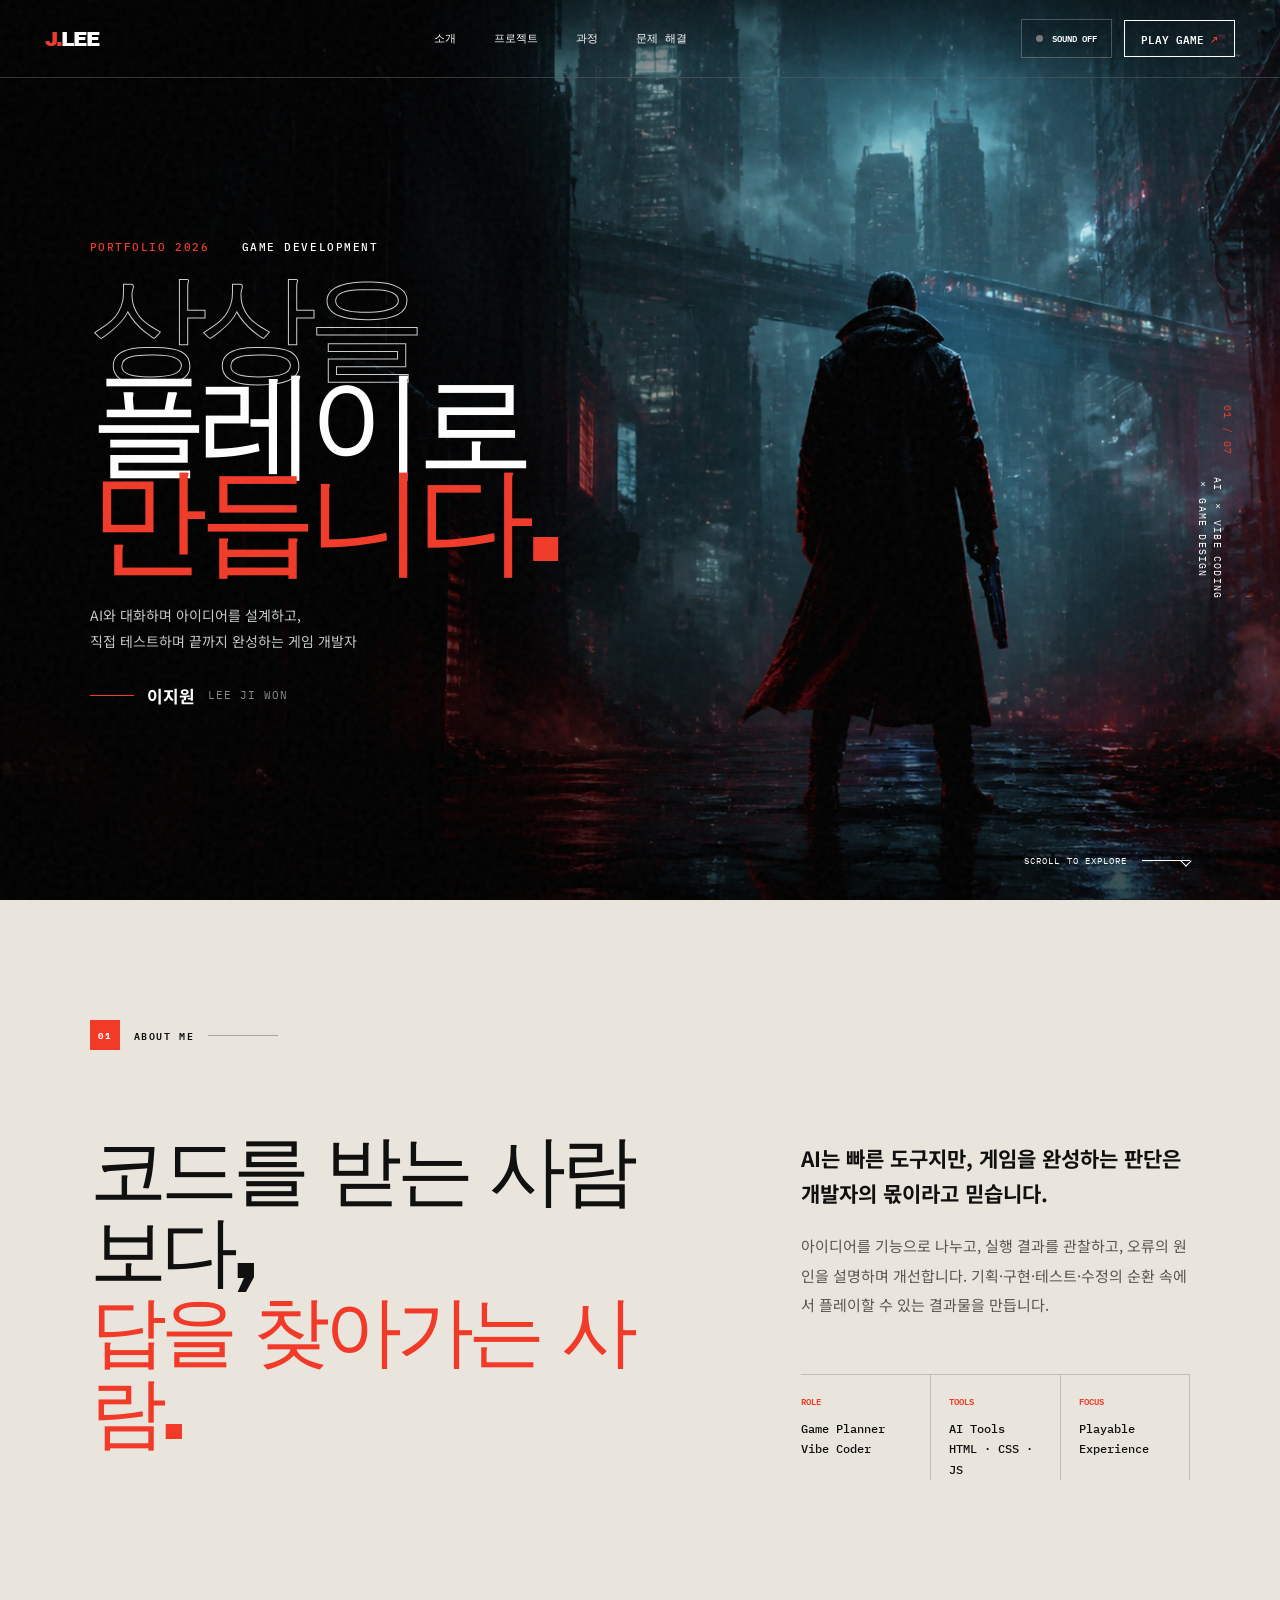
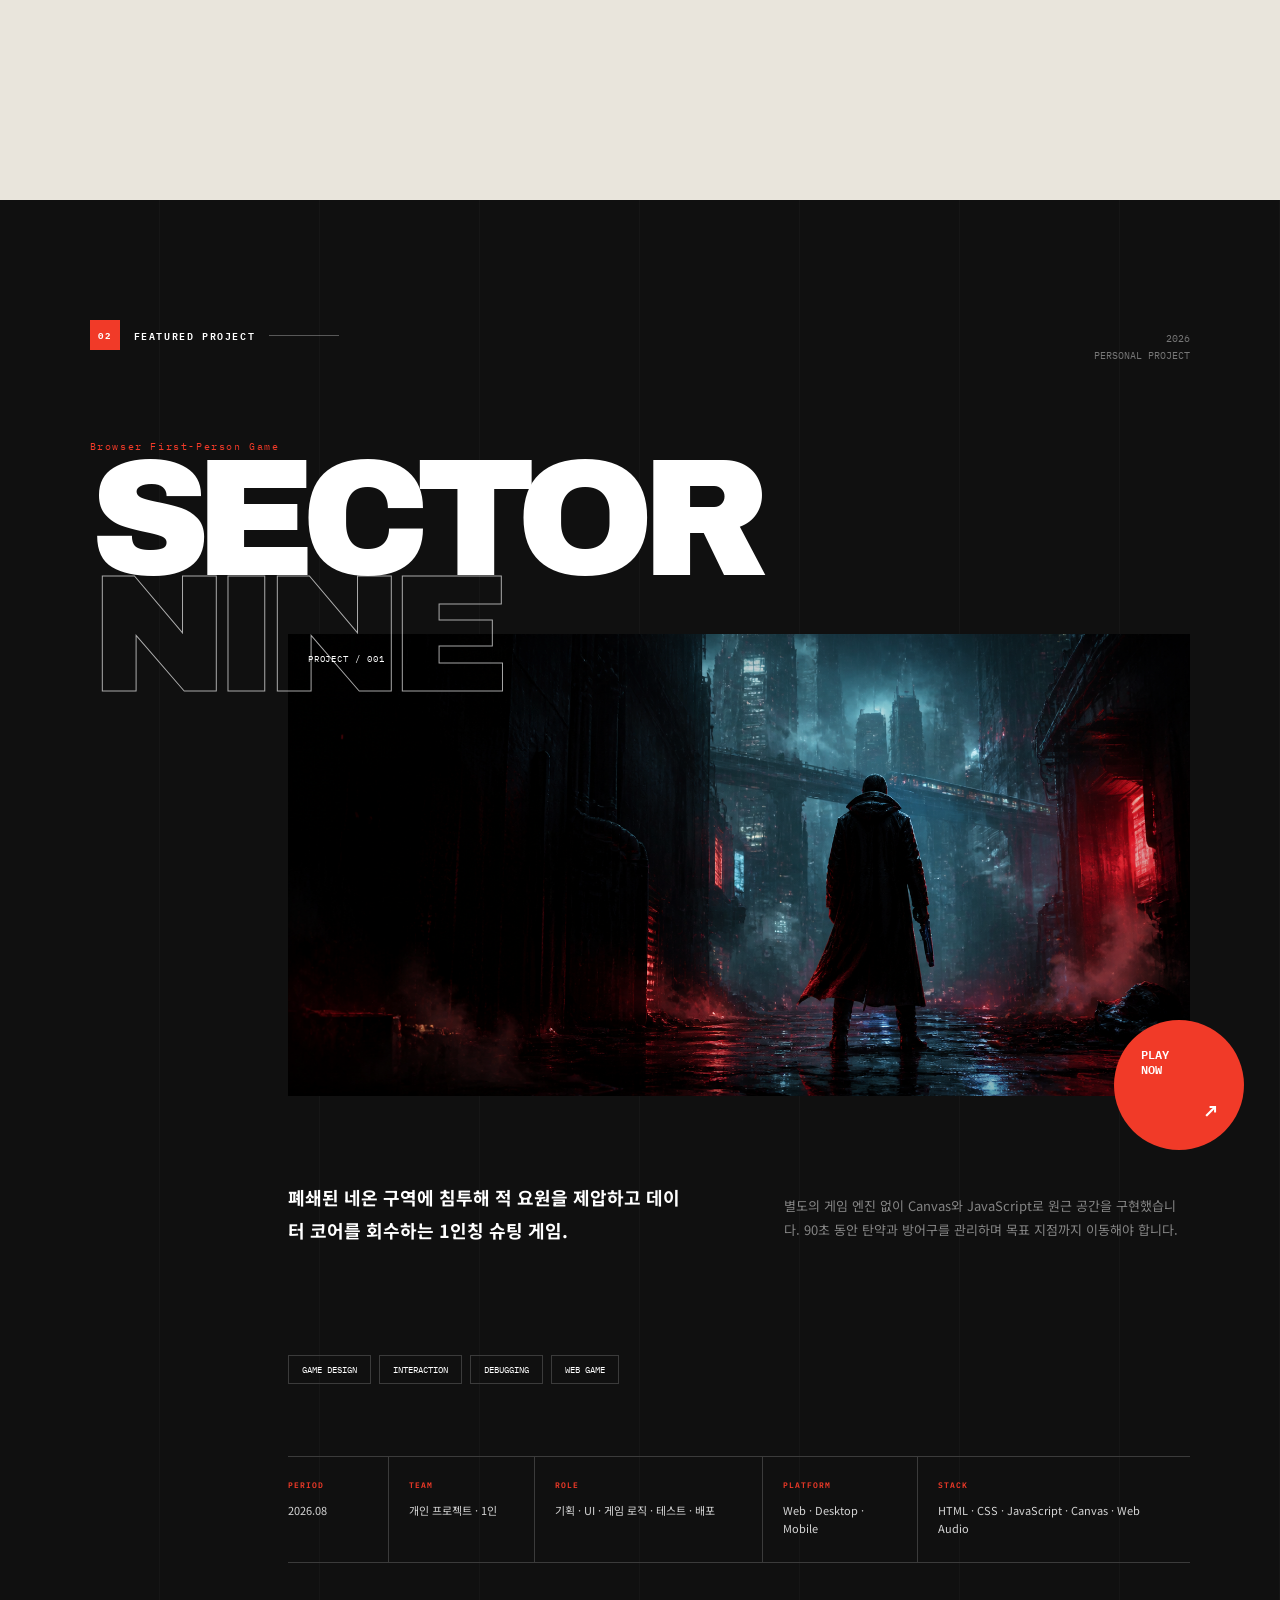
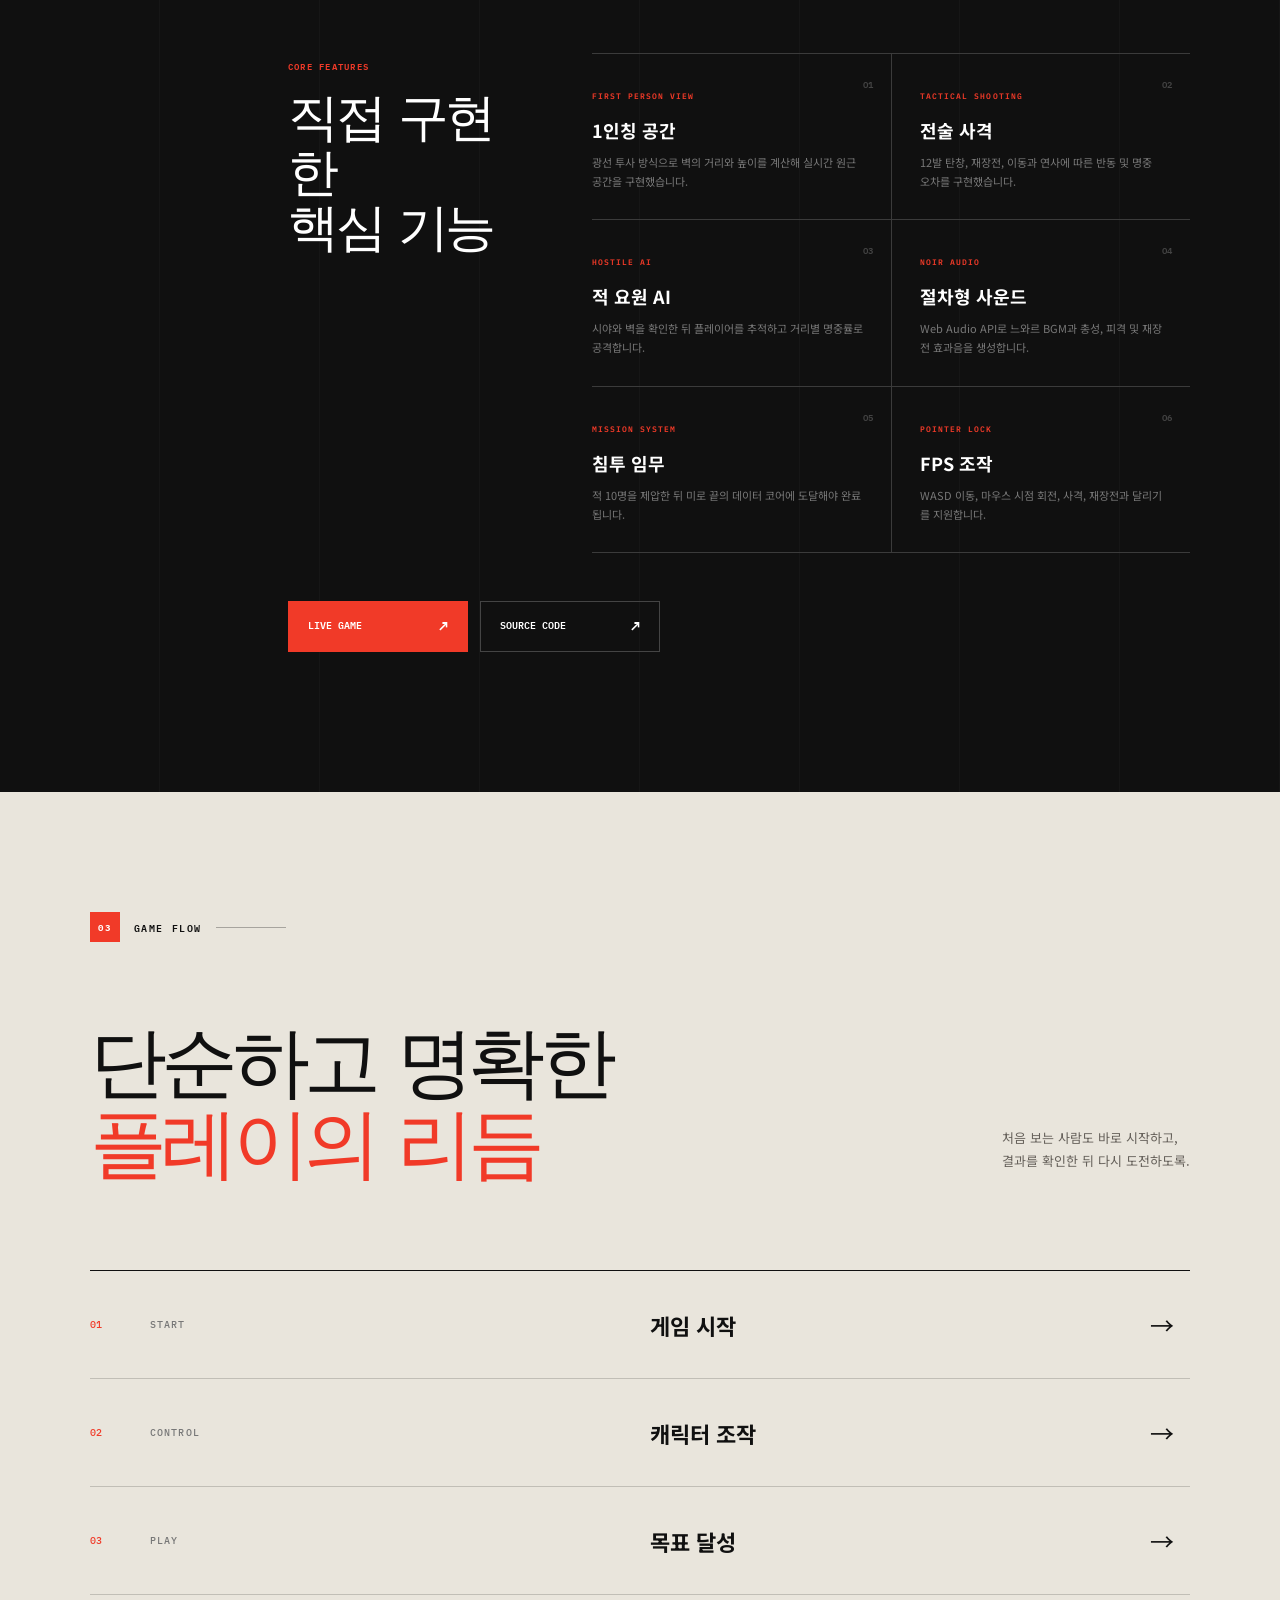
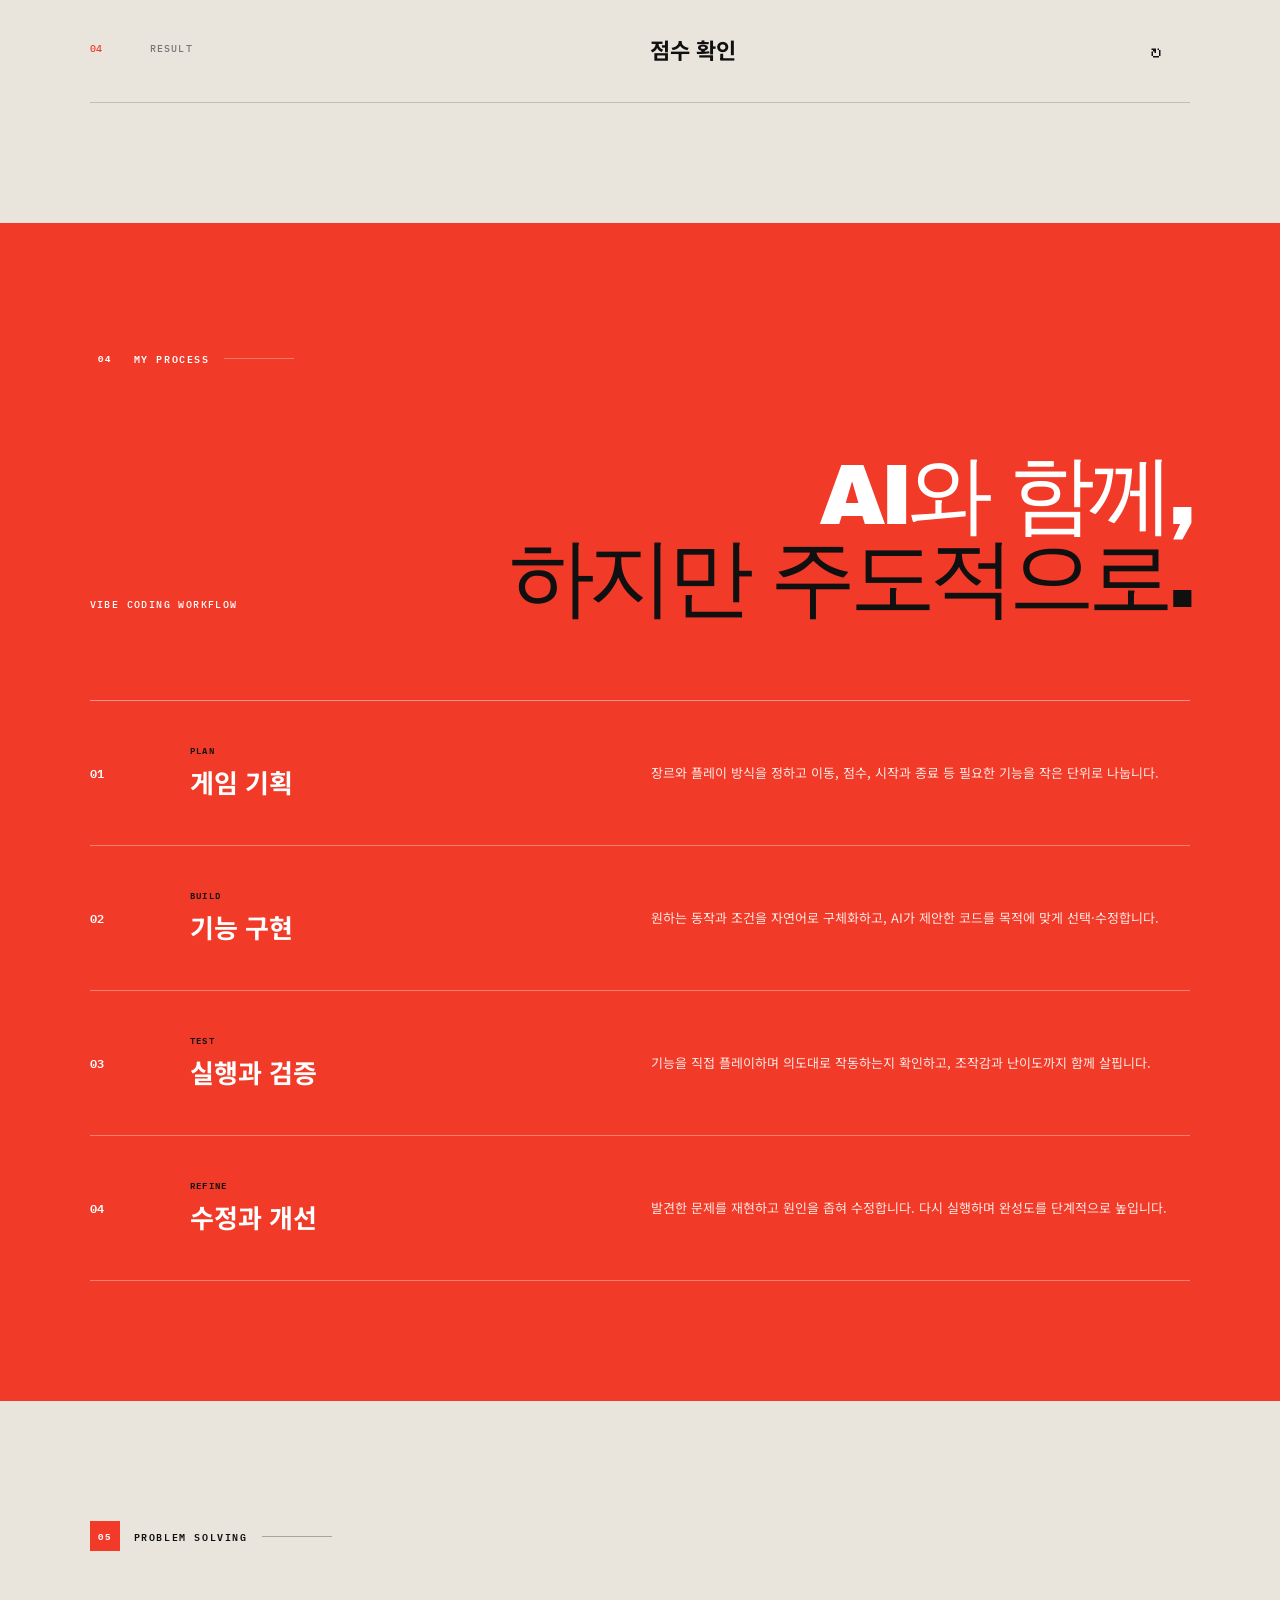
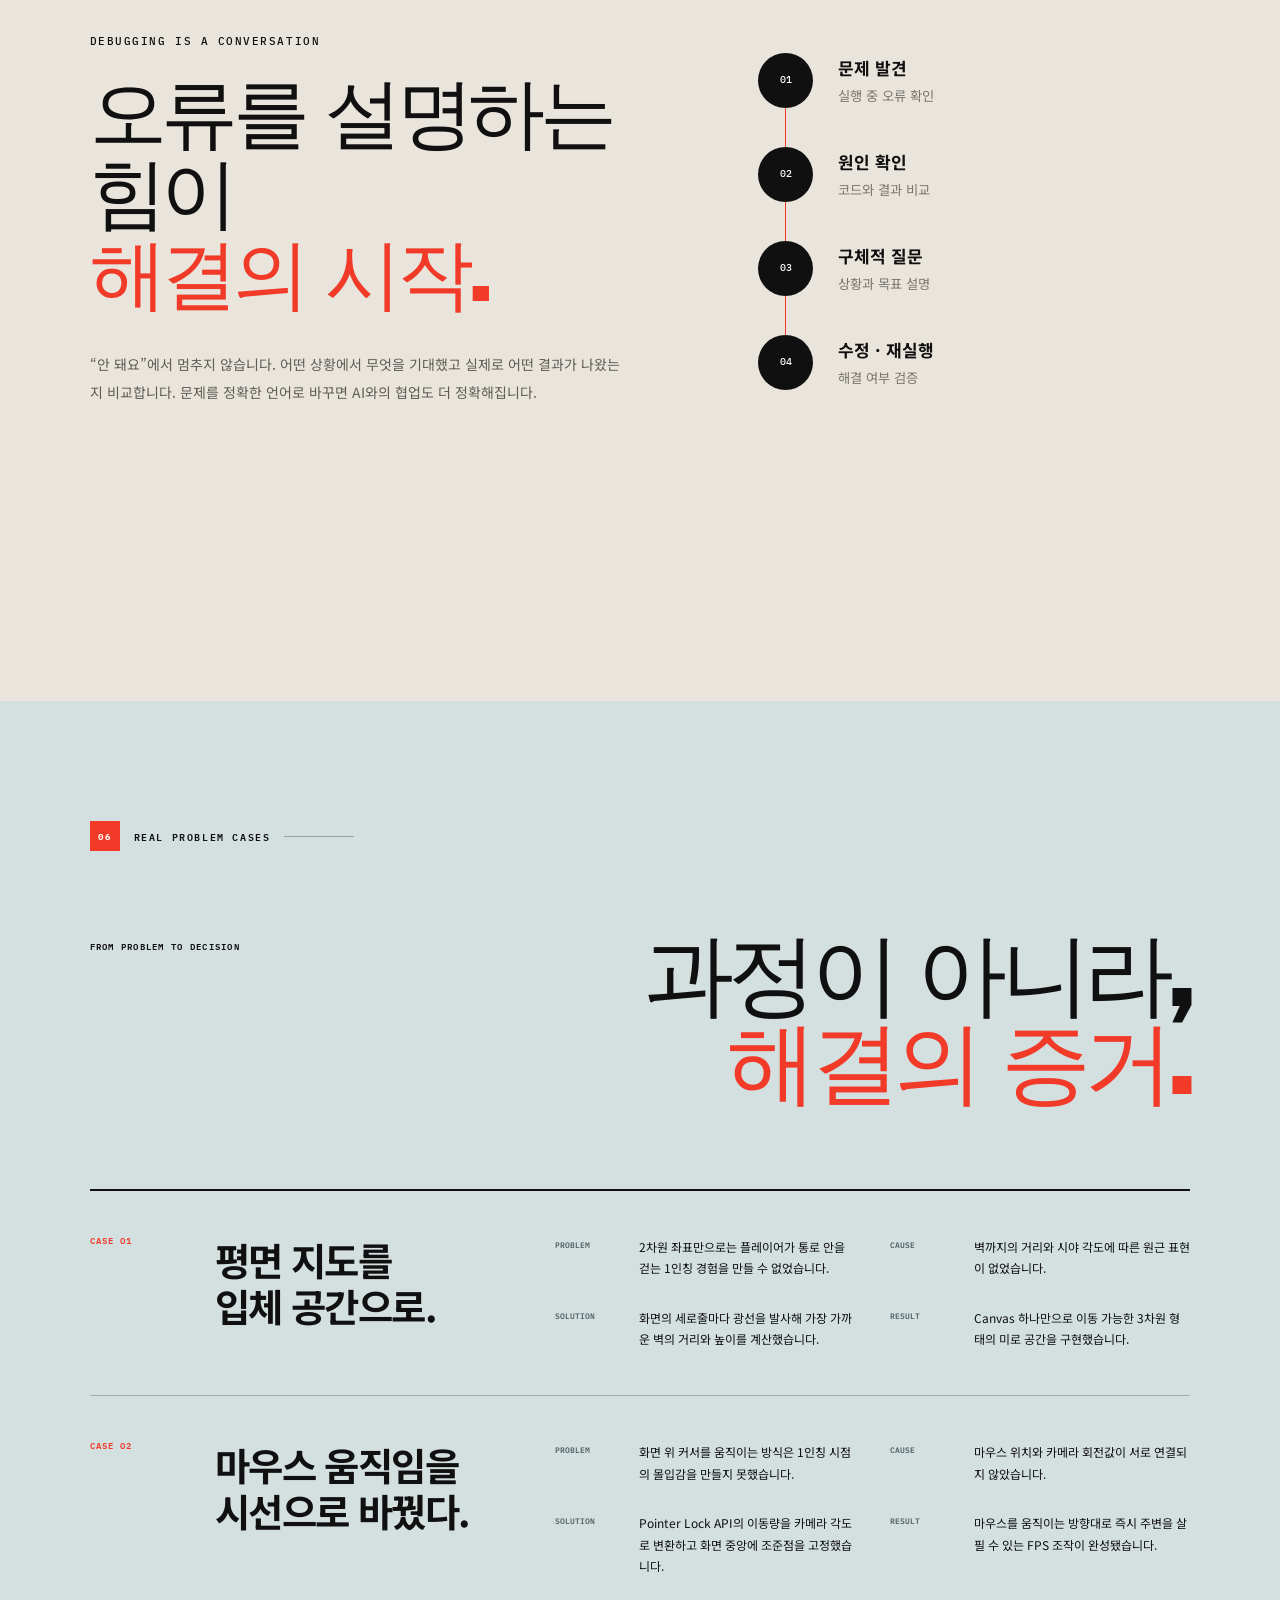
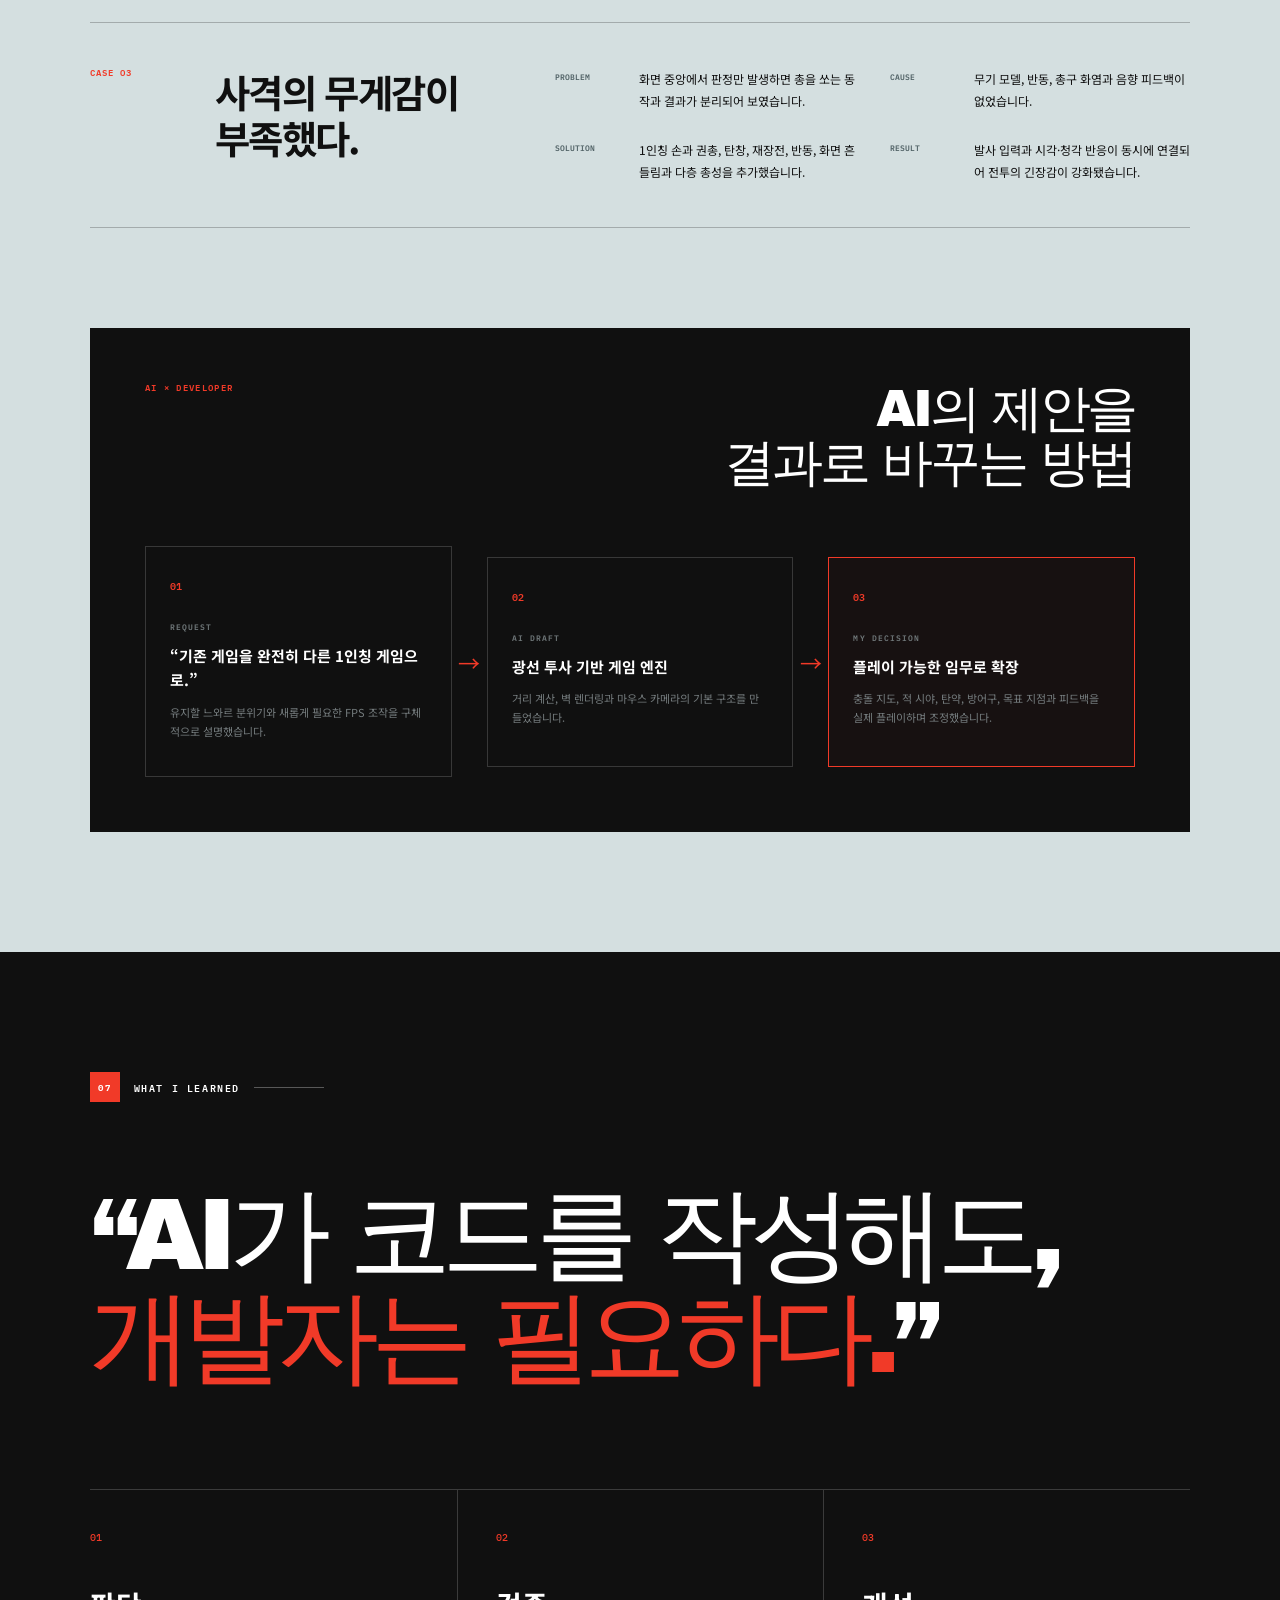
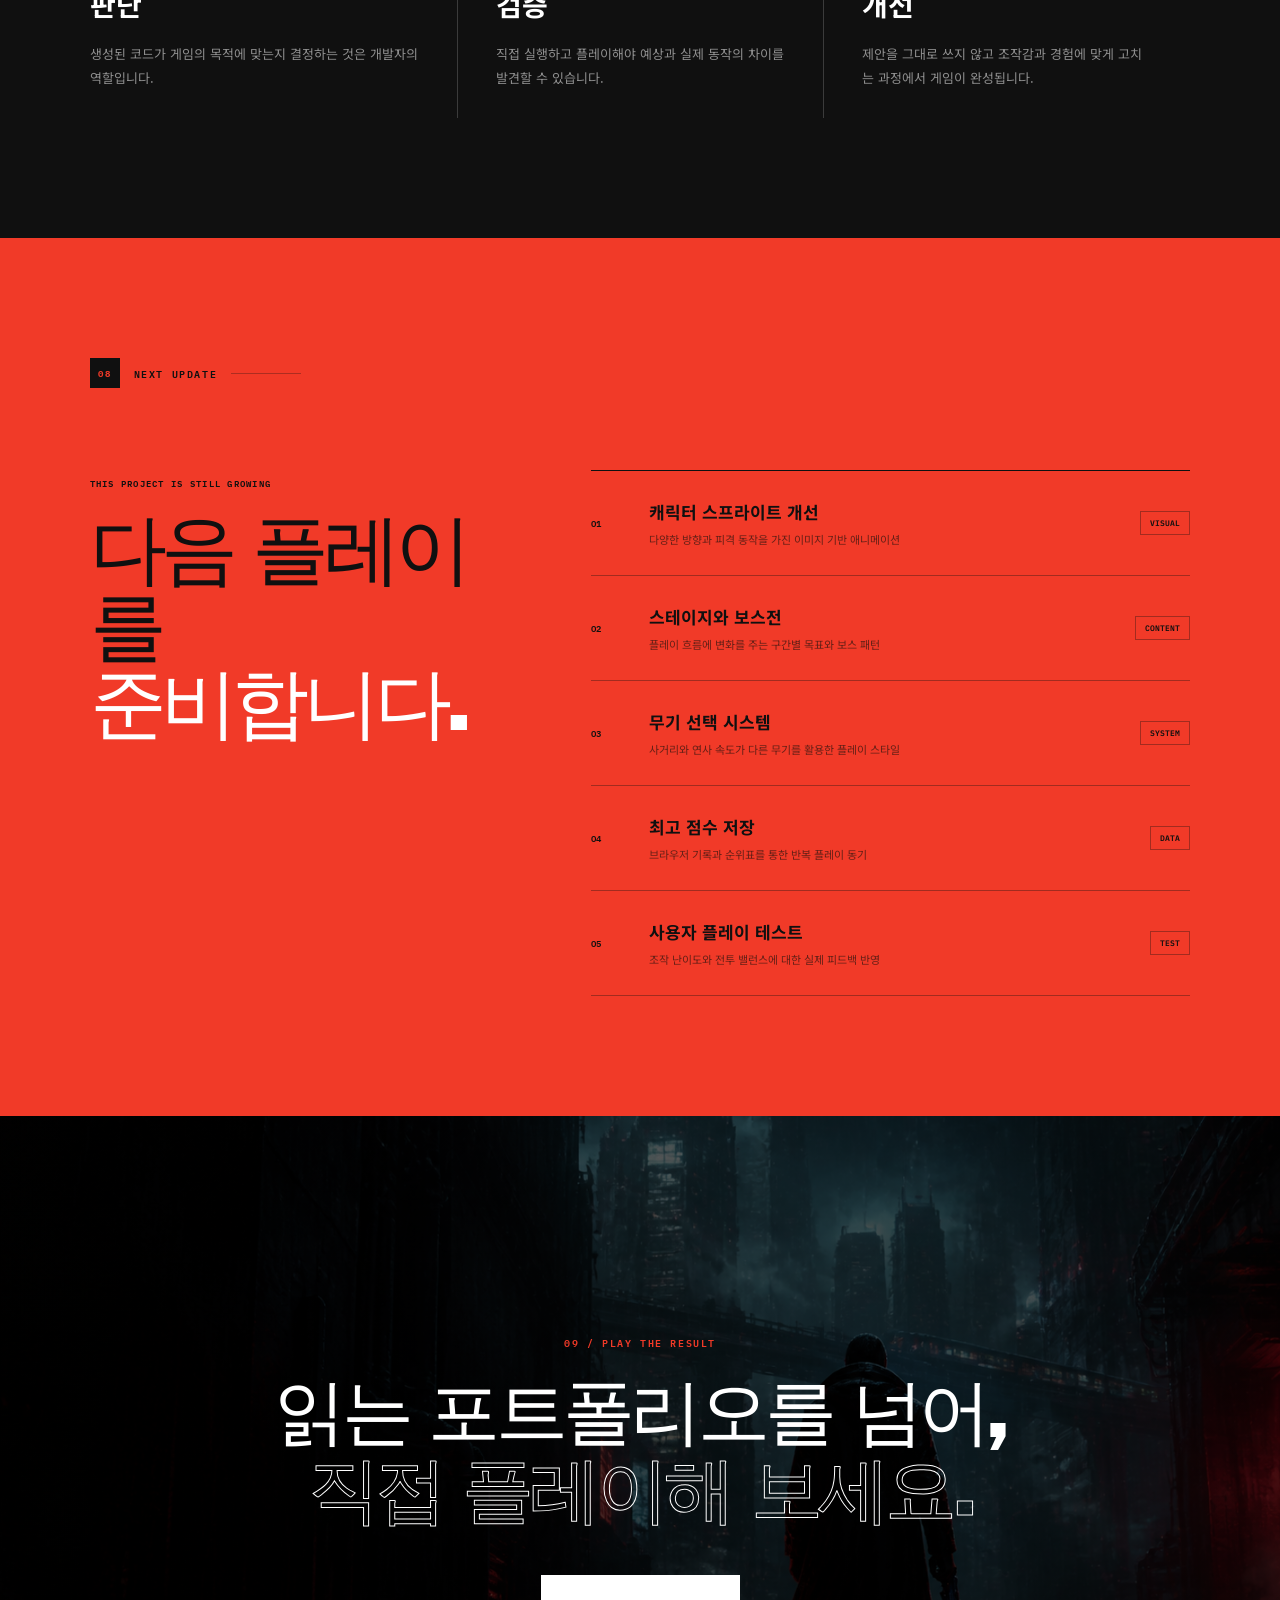
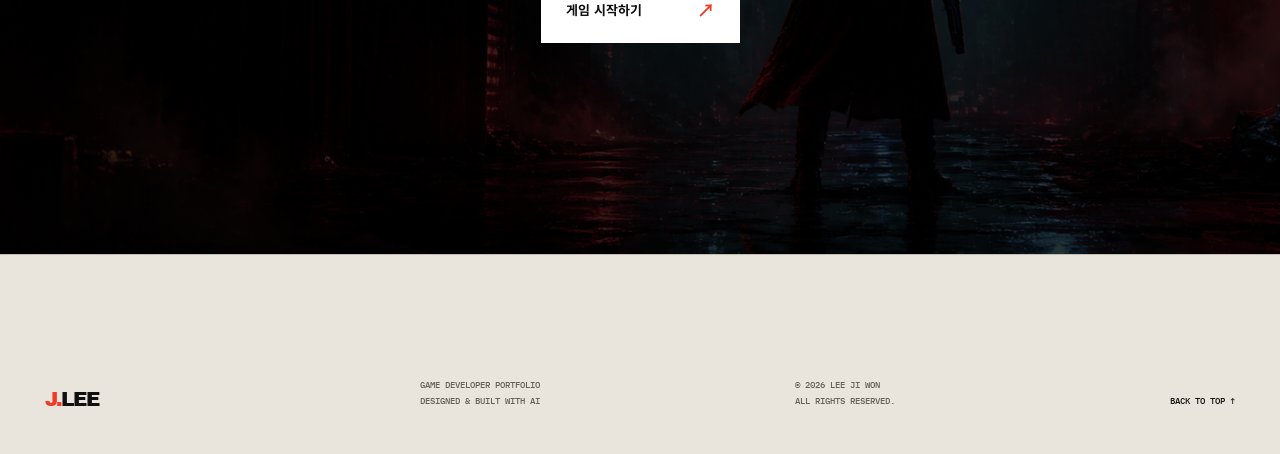
==== commit 727fe184: "Add social sharing preview metadata" ====
--- a/deploy/index.html
+++ b/deploy/index.html
@@ -1,9 +1,35 @@
 <!doctype html>
 <html lang="ko">
 <head>
-  <meta charset="UTF-8"><meta name="viewport" content="width=device-width, initial-scale=1.0">
-  <meta name="theme-color" content="#101010"><meta name="description" content="AI와 함께 게임을 기획하고 완성한 게임 개발자 이지원의 포트폴리오">
-  <title>이지원 — Game Developer Portfolio</title><link rel="stylesheet" href="assets/css/portfolio.css">
+  <meta charset="UTF-8">
+  <meta name="viewport" content="width=device-width, initial-scale=1.0">
+  <meta name="theme-color" content="#101010">
+  <meta name="description" content="AI와 함께 게임을 기획하고 완성한 게임 개발자 이지원의 포트폴리오">
+  <link rel="canonical" href="https://jiwon134.vercel.app/">
+
+  <meta property="og:type" content="website">
+  <meta property="og:locale" content="ko_KR">
+  <meta property="og:site_name" content="이지원 게임 개발 포트폴리오">
+  <meta property="og:title" content="이지원 — Game Developer Portfolio">
+  <meta property="og:description" content="상상을 플레이로 만드는 게임 개발자 이지원의 포트폴리오. 직접 만든 브라우저 FPS를 만나보세요.">
+  <meta property="og:url" content="https://jiwon134.vercel.app/">
+  <meta property="og:image" content="https://jiwon134.vercel.app/assets/images/neon-requiem-hero.png">
+  <meta property="og:image:secure_url" content="https://jiwon134.vercel.app/assets/images/neon-requiem-hero.png">
+  <meta property="og:image:type" content="image/png">
+  <meta property="og:image:width" content="1672">
+  <meta property="og:image:height" content="941">
+  <meta property="og:image:alt" content="비 내리는 네온 도시를 배경으로 한 이지원의 게임 개발 포트폴리오">
+
+  <meta name="twitter:card" content="summary_large_image">
+  <meta name="twitter:title" content="이지원 — Game Developer Portfolio">
+  <meta name="twitter:description" content="상상을 플레이로 만드는 게임 개발자 이지원의 포트폴리오. 직접 만든 브라우저 FPS를 만나보세요.">
+  <meta name="twitter:image" content="https://jiwon134.vercel.app/assets/images/neon-requiem-hero.png">
+  <meta name="twitter:image:alt" content="비 내리는 네온 도시를 배경으로 한 이지원의 게임 개발 포트폴리오">
+  <title>이지원 — Game Developer Portfolio</title>
+  <link rel="icon" type="image/png" sizes="64x64" href="assets/images/jlee-favicon-64.png">
+  <link rel="apple-touch-icon" sizes="180x180" href="assets/images/jlee-icon-180.png">
+  <link rel="manifest" href="site.webmanifest">
+  <link rel="stylesheet" href="assets/css/portfolio.css">
 </head>
 <body>
   <div class="noise" aria-hidden="true"></div>
